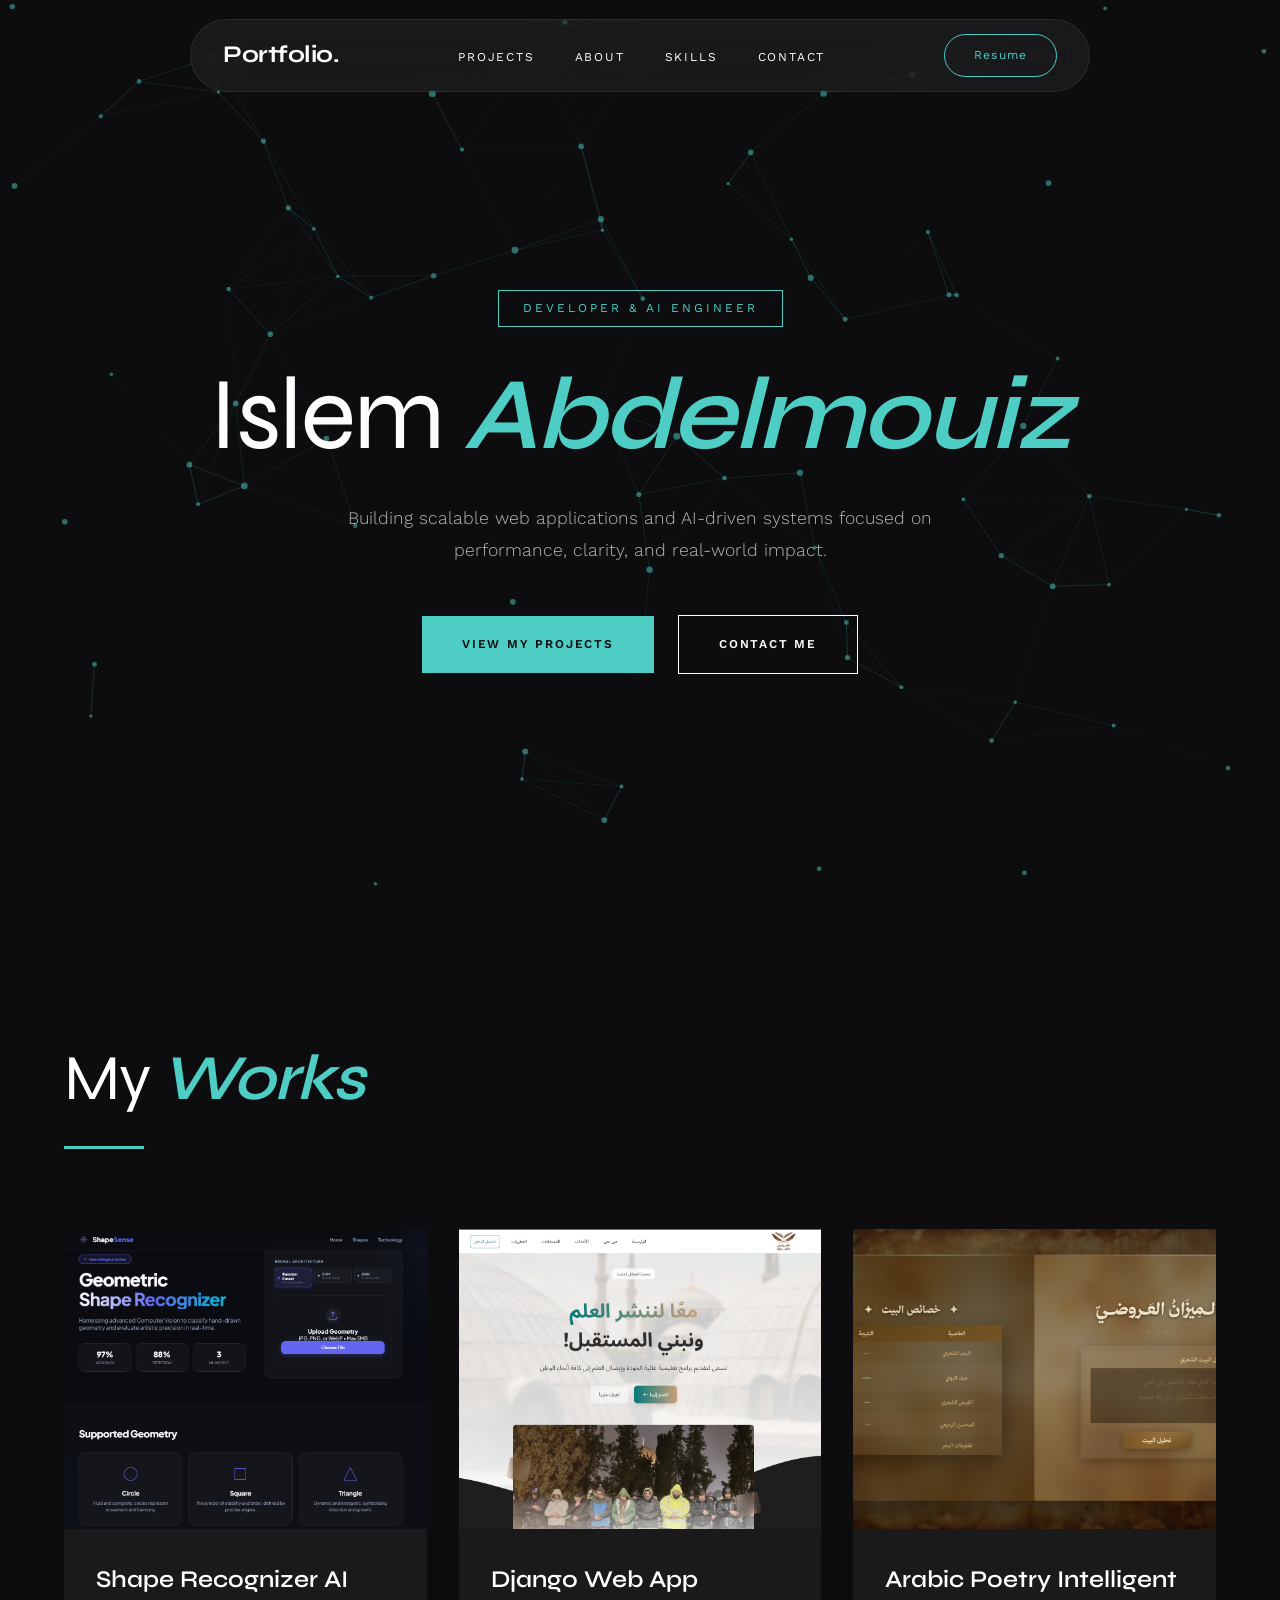
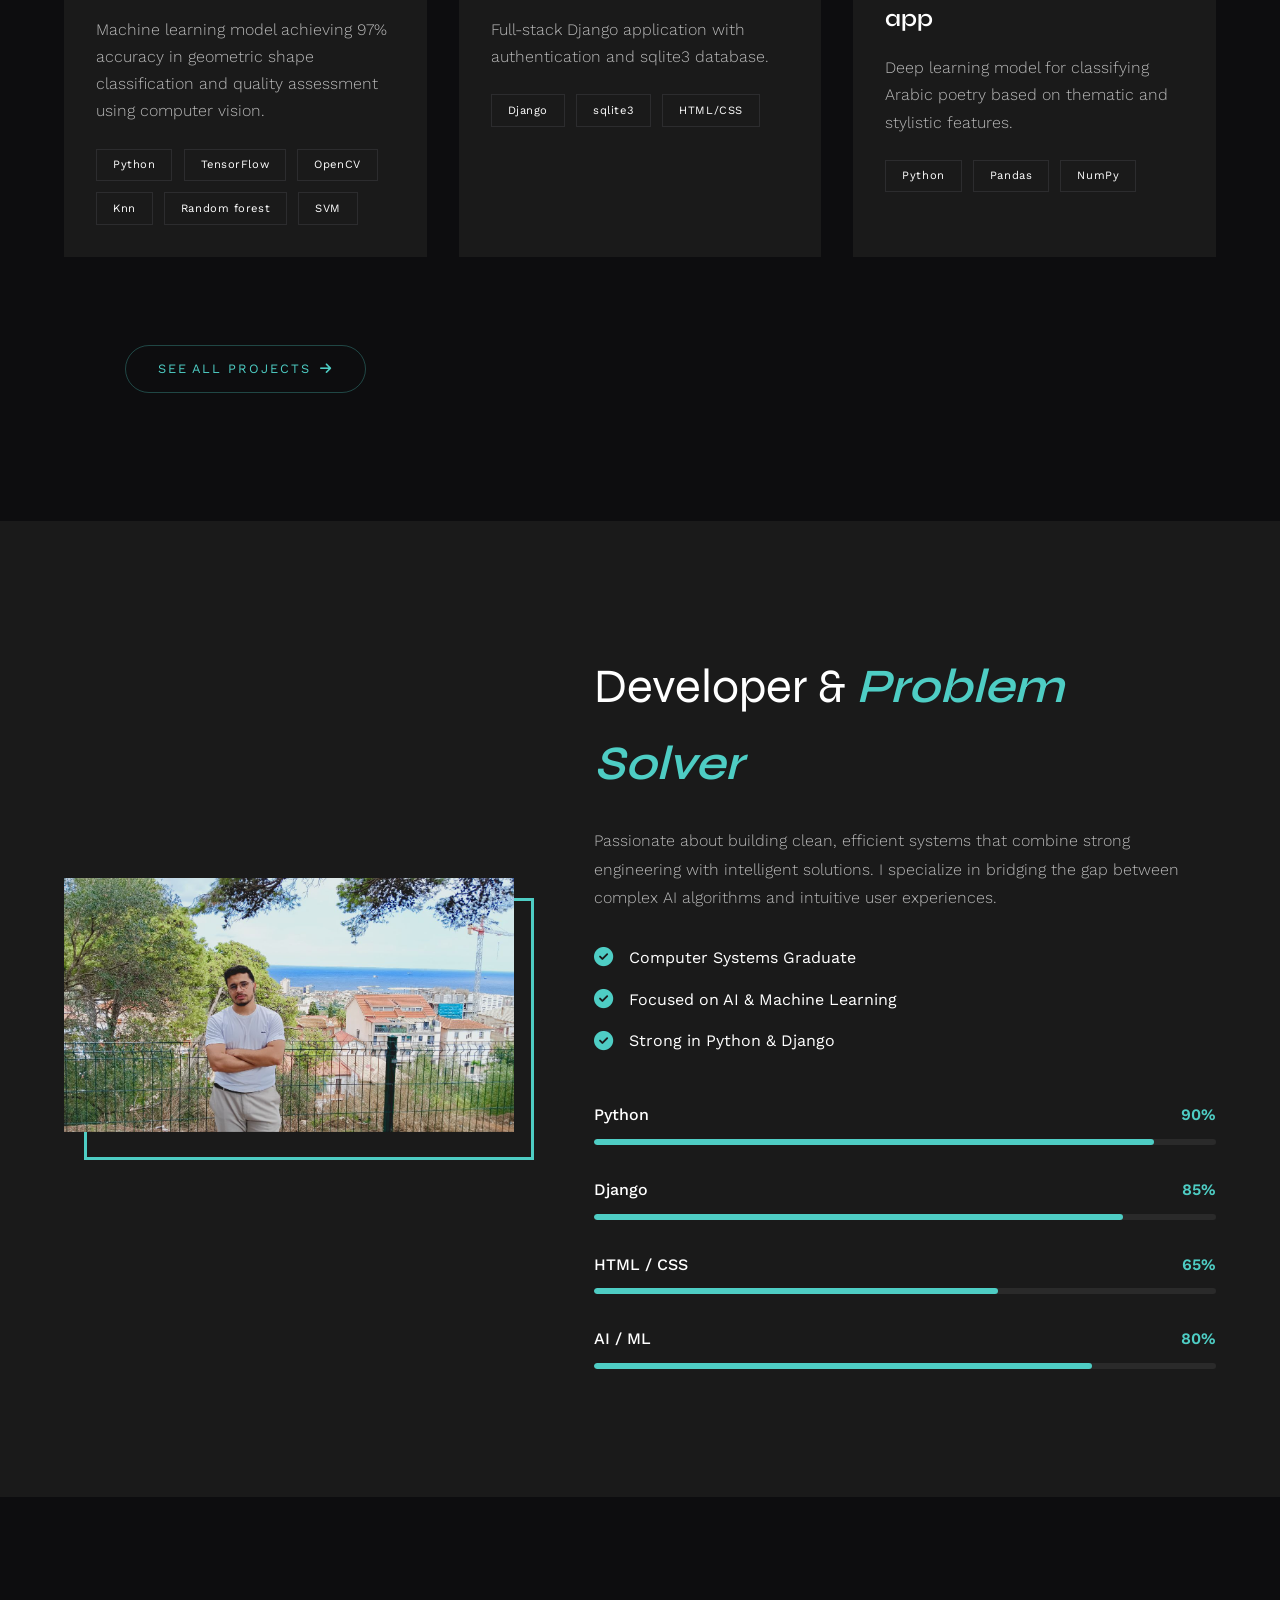
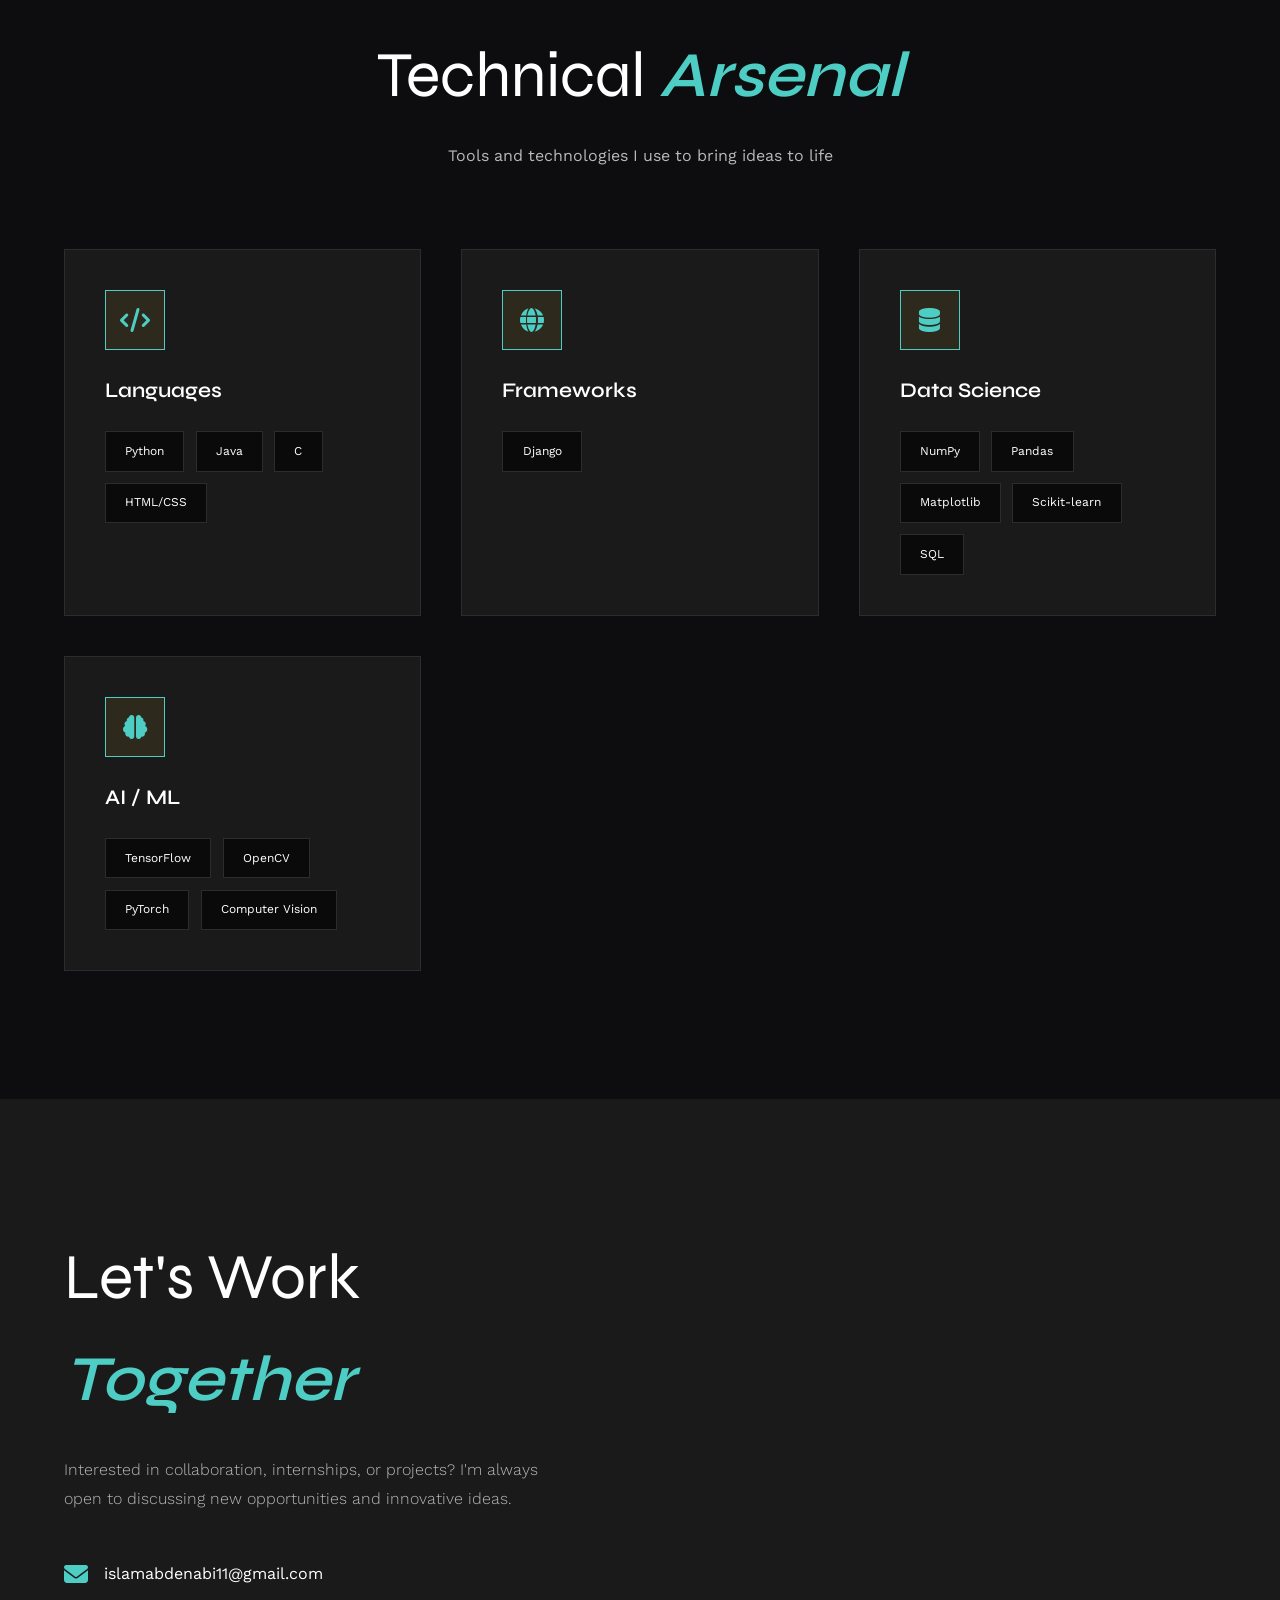
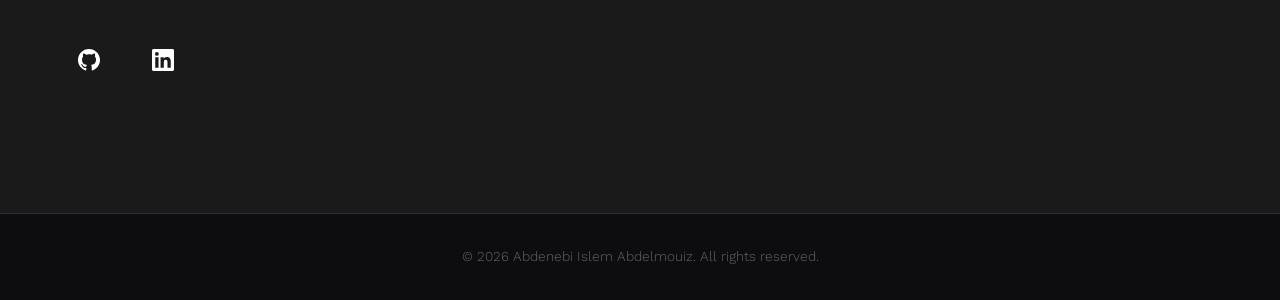
==== index.html @ ba865938 "Some changes" ====
<!DOCTYPE html>
<html lang="en">
<head>
  <meta charset="UTF-8">
  <meta name="viewport" content="width=device-width, initial-scale=1.0">
  <title>Portfolio — Islem Abdelmouiz</title>
  <meta name="description" content="AI student specializing in Python, Django, and machine learning applications.">
  
  <!-- Favicon -->
  <link rel="icon" type="image/png" href="statics/images/me.jpg">
  
  <link rel="preconnect" href="https://fonts.googleapis.com">
  <link rel="preconnect" href="https://fonts.gstatic.com" crossorigin>
  <link href="https://fonts.googleapis.com/css2?family=Playfair+Display:wght@400;600;700;900&family=Work+Sans:wght@300;400;500;600&display=swap" rel="stylesheet">
  <link rel="preconnect" href="https://fonts.googleapis.com">
  <link rel="preconnect" href="https://fonts.gstatic.com" crossorigin>
  <link href="https://fonts.googleapis.com/css2?family=Syne:wght@400;600;700;800&family=Work+Sans:wght@300;400;500;600&display=swap" rel="stylesheet">
  <link rel="stylesheet" href="https://cdnjs.cloudflare.com/ajax/libs/font-awesome/6.4.0/css/all.min.css">
  <!-- Font Awesome for Icons -->
  <link rel="stylesheet" href="https://cdnjs.cloudflare.com/ajax/libs/font-awesome/6.4.0/css/all.min.css">

  <link rel="stylesheet" href="statics/style.css">
</head>
<body>

<!-- Navigation -->
<nav>
  <div class="logo">Portfolio.</div>
  <ul class="nav-links">
    <li><a href="#work">PROJECTS</a></li>
    <li><a href="#about">ABOUT</a></li>
    <li><a href="#skills">SKILLS</a></li>
    <li><a href="#contact">CONTACT</a></li>
  </ul>
  <a href="statics/cv.pdf" class="resume-btn">Resume</a>
  <div class="hamburger">
    <span></span>
    <span></span>
    <span></span>
  </div>
</nav>

<!-- Hero -->
<section class="hero">
 
  <div class="hero-content">
    <div class="hero-label">DEVELOPER & AI ENGINEER</div>

    <h1>
      Islem <span class="hero-accent">Abdelmouiz</span>
    </h1>

    <p class="hero-description">
      Building scalable web applications and AI-driven systems focused on performance, clarity, and real-world impact.
    </p>

    <div class="hero-actions">
      <a href="#work" class="cta-button">VIEW MY PROJECTS</a>
      <a href="#contact" class="cta-outline">CONTACT ME</a>
    </div>
  </div>
</section>

<!-- Projects -->
<section id="work" class="work-section">
  <div class="work-header">
    <h2 class="work-title">
      My <span class="work-accent">Works</span>
    </h2>
    <div class="work-underline"></div>
  </div>

  <div class="projects-grid">

    <div class="project-card">
      <div class="project-image">
        <img src="statics/images/shape recognizer.png" alt="Shape Recognizer AI">
        <div class="project-overlay">
          <div class="project-overlay-content">
            <h3>Shape Recognizer AI</h3>
             <a href="https://github.com/islemabd-1/ShapeRecognize" target="_blank" aria-label="GitHub">
               <i class="fab fa-github"></i>
            </a>
          </div>
        </div>
      </div>
      <div class="project-content">
        <h3>Shape Recognizer AI</h3>
        <p>
         Machine learning model achieving 97% accuracy in geometric shape classification and quality assessment using computer vision.
        </p>
        <div class="project-tags">
          <span class="tag">Python</span>
          <span class="tag">TensorFlow</span>
          <span class="tag">OpenCV</span>
          <span class="tag">Knn</span>
          <span class="tag">Random forest</span>
          <span class="tag">SVM</span>
        </div>
      </div>
    </div>

    <div class="project-card">
      <div class="project-image">
        <img src="statics/images/web-project.png" alt="Django Web App">
        <div class="project-overlay">
          <div class="project-overlay-content">
            <h3>Django web App</h3>
             <a href="https://github.com/Anwrk/PFE" target="_blank" aria-label="GitHub">
               <i class="fab fa-github"></i>
             </a>
          </div>
        </div>
      </div>
      <div class="project-content">
        <h3>Django Web App</h3>
        <p>
          Full-stack Django application with authentication and sqlite3 database.
        </p>
        <div class="project-tags">
          <span class="tag">Django</span>
          <span class="tag">sqlite3</span>
          <span class="tag">HTML/CSS</span>
        </div>
      </div>
    </div>

    <div class="project-card">
      <div class="project-image">
        <img src="statics/images/Awzan.png" alt="Arabic Poetry Intelligent app">
        <div class="project-overlay">
          <div class="project-overlay-content">
            <h3>Arabic Poetry Classification</h3>
             <a href="https://github.com/islemabd-1/Arabic-poetry" target="_blank" aria-label="GitHub">
                 <i class="fab fa-github"></i>
            </a>
          </div>
        </div>
      </div>
      <div class="project-content">
        <h3>Arabic Poetry Intelligent app </h3>
        <p>
          Deep  learning model for classifying Arabic poetry based on thematic and stylistic features.
        </p>
        <div class="project-tags">
          <span class="tag">Python</span>
          <span class="tag">Pandas</span>
          <span class="tag">NumPy</span>
        </div>
      </div>
    </div>
      <!-- Add this after .projects-grid closing div -->
<div style="text-align:center; margin-top: 3.5rem;">
  <a href="projects.html" style="
    display: inline-flex;
    align-items: center;
    gap: 0.6rem;
    color: var(--color-accent);
    text-decoration: none;
    font-size: 0.8rem;
    letter-spacing: 0.15em;
    border: 1px solid rgba(78,205,196,0.3);
    padding: 0.8rem 2rem;
    border-radius: 9999px;
    transition: all 0.3s ease;
  " onmouseover="this.style.background='rgba(78,205,196,0.08)'"
     onmouseout="this.style.background='transparent'">
    SEE ALL PROJECTS <i class="fas fa-arrow-right"></i>
  </a>
</div>
  </div>
</section>

<!-- About -->
<section id="about" class="about-section">
  <div class="about-content">
    <div class="about-image">
      <img src="statics/images/me.jpg" alt="Islem Abdelmouiz">
      <div class="image-border"></div>
    </div>

    <div class="about-text">
      <h2>Developer & <span class="accent-text">Problem Solver</span></h2>
      <p>
        Passionate about building clean, efficient systems that combine strong engineering with intelligent solutions. I specialize in bridging the gap between complex AI algorithms and intuitive user experiences.
      </p>

      <ul class="about-highlights">
        <li><i class="fas fa-check-circle"></i> Computer Systems Graduate</li>
        <li><i class="fas fa-check-circle"></i> Focused on AI & Machine Learning</li>
        <li><i class="fas fa-check-circle"></i> Strong in Python & Django</li>
      </ul>

      <div class="skills-bars">
        <div class="skill-item">
          <div class="skill-header">
            <strong>Python</strong>
            <span>90%</span>
          </div>
          <div class="skill-bar"><div class="skill-progress" style="width:90%"></div></div>
        </div>
        <div class="skill-item">
          <div class="skill-header">
            <strong>Django</strong>
            <span>85%</span>
          </div>
          <div class="skill-bar"><div class="skill-progress" style="width:85%"></div></div>
        </div>
        <div class="skill-item">
          <div class="skill-header">
            <strong>HTML / CSS</strong>
            <span>65%</span>
          </div>
          <div class="skill-bar"><div class="skill-progress" style="width:65%"></div></div>
        </div>
        <div class="skill-item">
          <div class="skill-header">
            <strong>AI / ML</strong>
            <span>80%</span>
          </div>
          <div class="skill-bar"><div class="skill-progress" style="width:80%"></div></div>
        </div>
      </div>
    </div>
  </div>
</section>

<!-- Skills -->
<section id="skills" class="skills-section">
  <h2 class="section-title">Technical <span class="accent-text">Arsenal</span></h2>
  <p class="section-subtitle">Tools and technologies I use to bring ideas to life</p>

  <div class="tech-grid">
    <div class="tech-category">
      <div class="tech-icon">
        <i class="fas fa-code"></i>
      </div>
      <h3>Languages</h3>
      <div class="tech-items">
        <span class="tech-badge">Python</span>
        <span class="tech-badge">Java</span>
        <span class="tech-badge">C</span>
        <span class="tech-badge">HTML/CSS</span>
      </div>
    </div>

    <div class="tech-category">
      <div class="tech-icon">
        <i class="fas fa-globe"></i>
      </div>
      <h3>Frameworks</h3>
      <div class="tech-items">
        <span class="tech-badge">Django</span>
      </div>
    </div>

    <div class="tech-category">
      <div class="tech-icon">
        <i class="fas fa-database"></i>
      </div>
      <h3>Data Science</h3>
      <div class="tech-items">
        <span class="tech-badge">NumPy</span>
        <span class="tech-badge">Pandas</span>
        <span class="tech-badge">Matplotlib</span>
        <span class="tech-badge">Scikit-learn</span>
        <span class="tech-badge">SQL</span>
      </div>
    </div>

    <div class="tech-category">
      <div class="tech-icon">
        <i class="fas fa-brain"></i>
      </div>
      <h3>AI / ML</h3>
      <div class="tech-items">
        <span class="tech-badge">TensorFlow</span>
        <span class="tech-badge">OpenCV</span>
        <span class="tech-badge">PyTorch</span>
        <span class="tech-badge">Computer Vision</span>
      </div>
    </div>
  </div>
</section>

<!-- Contact -->
<section id="contact" class="contact-section">
  <div class="contact-container">
    <div class="contact-left">
      <h2>Let's Work <span class="accent-text">Together</span></h2>
      <p>
        Interested in collaboration, internships, or projects? I'm always open to discussing new opportunities and innovative ideas.
      </p>

      <div class="contact-info">
        <div class="contact-item">
          <i class="fas fa-envelope"></i>
          <span>islamabdenabi11@gmail.com</span>
        </div>
      </div>

     <div class="social-links">
      <a href="https://github.com/YOUR_USERNAME" target="_blank" aria-label="GitHub">
        <svg xmlns="http://www.w3.org/2000/svg" width="22" height="22" viewBox="0 0 24 24" fill="currentColor">
          <path d="M12 0C5.37 0 0 5.37 0 12c0 5.3 3.438 9.8 8.205 11.385.6.113.82-.258.82-.577v-2.165c-3.338.726-4.033-1.416-4.033-1.416-.546-1.387-1.333-1.756-1.333-1.756-1.089-.745.083-.729.083-.729 1.205.084 1.839 1.237 1.839 1.237 1.07 1.834 2.807 1.304 3.492.997.107-.775.418-1.305.762-1.604-2.665-.305-5.467-1.334-5.467-5.931 0-1.311.469-2.381 1.236-3.221-.124-.303-.535-1.524.117-3.176 0 0 1.008-.322 3.301 1.23A11.509 11.509 0 0 1 12 5.803c1.02.005 2.047.138 3.006.404 2.291-1.552 3.297-1.23 3.297-1.23.653 1.653.242 2.874.118 3.176.77.84 1.235 1.911 1.235 3.221 0 4.609-2.807 5.624-5.479 5.921.43.372.823 1.102.823 2.222v3.293c0 .319.192.694.801.576C20.566 21.797 24 17.3 24 12c0-6.63-5.37-12-12-12z"/>
         </svg>
       </a>

        <a href="https://linkedin.com/in/YOUR_USERNAME" target="_blank" aria-label="LinkedIn">
         <svg xmlns="http://www.w3.org/2000/svg" width="22" height="22" viewBox="0 0 24 24" fill="currentColor">
      <path d="M20.447 20.452h-3.554v-5.569c0-1.328-.027-3.037-1.852-3.037-1.853 0-2.136 1.445-2.136 2.939v5.667H9.351V9h3.414v1.561h.046c.477-.9 1.637-1.85 3.37-1.85 3.601 0 4.267 2.37 4.267 5.455v6.286zM5.337 7.433a2.062 2.062 0 0 1-2.063-2.065 2.064 2.064 0 1 1 2.063 2.065zm1.782 13.019H3.555V9h3.564v11.452zM22.225 0H1.771C.792 0 0 .774 0 1.729v20.542C0 23.227.792 24 1.771 24h20.451C23.2 24 24 23.227 24 22.271V1.729C24 .774 23.2 0 22.222 0h.003z"/>
    </svg>
  </a>


  </a>
</div>  
    </div>
  </div>
</section>

<footer>
  <p>&copy; 2026 Abdenebi Islem Abdelmouiz. All rights reserved.</p>
</footer>

<script src="statics/script.js"></script>

</body>
</html>
---- statics/style.css ----
:root {
    --color-bg: #0d0d0f;
    --color-text: #ffffff;
    --color-accent: #4ecdc4;
    --color-secondary: #1a1a1a;
    --color-border: #2c2c2e;
    --font-display: 'Syne', sans-serif;
    --font-body: 'Work Sans', sans-serif;
}

* {
    margin: 0;
    padding: 0;
    box-sizing: border-box;
}

html {
    scroll-behavior: smooth;
}

body {
    font-family: var(--font-body);
    background: var(--color-bg);
    color: var(--color-text);
    line-height: 1.6;
    overflow-x: hidden;
}

/* Navigation */
nav {
    position: fixed;
    top: 1.2rem;
    left: 50%;
    transform: translateX(-50%);
    width: calc(100% - 4rem);
    max-width: 900px;
    padding: 0.85rem 2rem;
    display: flex;
    justify-content: space-between;
    align-items: center;
    z-index: 1000;
    background: rgba(255,255,255,0.05);
    backdrop-filter: blur(16px);
    -webkit-backdrop-filter: blur(16px);
    border: 1px solid rgba(255,255,255,0.08);
    border-radius: 9999px;
}

nav.scrolled {
    padding: 0.75rem 2rem;
    background: rgba(13, 13, 15, 0.85);
    border-color: rgba(255,255,255,0.1);
}

.logo {
    font-family: var(--font-display);
    font-size: 1.5rem;
    font-weight: 700;
    letter-spacing: -0.02em;
}

.nav-links {
    display: flex;
    gap: 2.5rem;
    list-style: none;
}

.nav-links a {
    color: var(--color-text);
    text-decoration: none;
    font-size: 0.75rem;
    font-weight: 400;
    letter-spacing: 0.15em;
    transition: color 0.3s ease;
}

.nav-links a:hover {
    color: var(--color-accent);
}

.resume-btn {
    padding: 0.7rem 1.8rem;
    border: 1px solid var(--color-accent);
    color: var(--color-accent);
    text-decoration: none;
    font-size: 0.75rem;
    letter-spacing: 0.1em;
    transition: all 0.3s ease;
    border-radius: 9999px;
}

.resume-btn:hover {
    background: var(--color-accent);
    color: var(--color-bg);
}

.hamburger {
    display: none;
    flex-direction: column;
    gap: 5px;
    cursor: pointer;
}

.hamburger span {
    width: 25px;
    height: 2px;
    background: var(--color-text);
    transition: all 0.3s ease;
}




/* Hero Section */
.hero {
    min-height: 100vh;
    display: flex;
    align-items: center;
    justify-content: center;
    padding: 8rem 2rem 4rem;
    text-align: center;
}

.hero-content {
    max-width: 1200px;
    position: relative;
    z-index: 2;
    text-align: center;
}

.hero-label {
    font-size: 0.75rem;
    letter-spacing: 0.25em;
    color: var(--color-accent);
    margin-bottom: 2rem;
    border: 1px solid var(--color-accent);
    padding: 0.5rem 1.5rem;
    display: inline-block;
    animation: fadeInUp 0.8s ease-out 0.3s both;
}

@keyframes fadeInUp {
    from {
        opacity: 0;
        transform: translateY(30px);
    }
    to {
        opacity: 1;
        transform: translateY(0);
    }
}

.hero h1 {
    font-family: var(--font-display);
    font-size: clamp(3rem, 8vw, 7rem);
    font-weight: 400;
    line-height: 1.1;
    margin-bottom: 2rem;
    letter-spacing: -0.02em;
    animation: fadeInUp 0.8s ease-out 0.5s both;
}

.hero-accent {
    color: var(--color-accent);
    font-style: italic;
    font-weight: 600;
}

.hero-description {
    font-size: 1.1rem;
    max-width: 700px;
    font-weight: 300;
    line-height: 1.8;
    margin: 0 auto 3rem;
    color: #b8b8b8;
    animation: fadeInUp 0.8s ease-out 0.7s both;
}

.hero-actions {
    display: flex;
    gap: 1.5rem;
    justify-content: center;
    align-items: center;
    animation: fadeInUp 0.8s ease-out 0.9s both;
}

.cta-button {
    padding: 1.2rem 2.5rem;
    background: var(--color-accent);
    color: var(--color-bg);
    text-decoration: none;
    font-size: 0.75rem;
    letter-spacing: 0.15em;
    font-weight: 600;
    transition: all 0.3s ease;
    text-transform: uppercase;
}

.cta-button:hover {
    background: var(--color-accent);
    transform: translateY(-2px);
    box-shadow: 0 10px 30px rgba(212, 175, 55, 0.3);
}

.cta-outline {
    padding: 1.2rem 2.5rem;
    color: var(--color-text);
    text-decoration: none;
    border: 1px solid var(--color-text);
    font-size: 0.75rem;
    letter-spacing: 0.15em;
    font-weight: 600;
    transition: all 0.3s ease;
    text-transform: uppercase;
}

.cta-outline:hover {
    border-color: var(--color-accent);
    color: var(--color-accent);
}

.scroll-indicator {
    position: absolute;
    bottom: 3rem;
    left: 50%;
    transform: translateX(-50%);
    animation: bounce 2s infinite;
    z-index: 2;
}

.scroll-indicator i {
    font-size: 1.5rem;
    color: var(--color-accent);
}

@keyframes bounce {
    0%, 100% {
        transform: translateX(-50%) translateY(0);
    }
    50% {
        transform: translateX(-50%) translateY(10px);
    }
}

/* Works Section */
.work-section {
    padding: 8rem 4rem;
    background: var(--color-bg);
}

.work-header {
    text-align: left;
    margin-bottom: 5rem;
}

.work-title {
    font-family: var(--font-display);
    font-size: clamp(2.5rem, 5vw, 4.5rem);
    font-weight: 400;
    color: var(--color-text);
    letter-spacing: -0.02em;
    margin-bottom: 1rem;
}

.work-accent {
    font-family: var(--font-display);
    font-style: italic;
    color: var(--color-accent);
    font-weight: 600;
}

.work-underline {
    width: 80px;
    height: 3px;
    background: var(--color-accent);
}

/* Projects Grid */
.projects-grid {
    display: grid;
    grid-template-columns: repeat(auto-fit, minmax(350px, 1fr));
    gap: 2rem;
    max-width: 1400px;
    margin: 0 auto;
}

.project-card {
    background: var(--color-secondary);
    overflow: hidden;
    transition: transform 0.3s ease;
    cursor: pointer;
}

.project-card:hover {
    transform: translateY(-10px);
}

.project-image {
    width: 100%;
    height: 300px;
    position: relative;
    overflow: hidden;
    background: #0a0a0a;
}

.project-image img {
    width: 100%;
    height: 100%;
    object-fit: cover;
    transition: transform 0.5s ease;
}

.project-card:hover .project-image img {
    transform: scale(1.05);
}

.project-overlay {
    position: absolute;
    top: 0;
    left: 0;
    width: 100%;
    height: 100%;
    background: rgba(78, 205, 196, 0.92);
    display: flex;
    align-items: center;
    justify-content: center;
    opacity: 0;
    transition: opacity 0.3s ease;
}

.project-card:hover .project-overlay {
    opacity: 1;
}

.project-overlay-content {
    text-align: center;
    color: var(--color-bg);
}

.project-overlay-content a {
    color: var(--color-bg);
    font-size: 3rem;
    transition: transform 0.3s ease, opacity 0.3s ease;
    display: inline-block;
}

.project-overlay-content a:hover {
    transform: scale(1.2);
    opacity: 0.8;
}

.project-overlay-content h3 {
    font-family: var(--font-display);
    font-size: 1.8rem;
    margin-bottom: 0.5rem;
    font-weight: 600;
}

.project-overlay-content p {
    font-size: 0.9rem;
    letter-spacing: 0.1em;
}

.project-content {
    padding: 2rem;
}

.project-content h3 {
    font-family: var(--font-display);
    font-size: 1.5rem;
    margin-bottom: 1rem;
    font-weight: 600;
}

.project-content p {
    font-weight: 300;
    color: #b8b8b8;
    line-height: 1.7;
    margin-bottom: 1.5rem;
}

.project-tags {
    display: flex;
    gap: 0.7rem;
    flex-wrap: wrap;
}

.tag {
    padding: 0.4rem 1rem;
    background: rgba(26, 26, 26, 1);
    border: 1px solid var(--color-border);
    color: var(--color-text);
    font-size: 0.7rem;
    letter-spacing: 0.05em;
    transition: all 0.3s ease;
}

.tag:hover {
    border-color: var(--color-accent);
    color: var(--color-accent);
}

/* About Section */
.about-section {
    padding: 8rem 4rem;
    background: var(--color-secondary);
}

.about-content {
    display: grid;
    grid-template-columns: 450px 1fr;
    gap: 5rem;
    max-width: 1400px;
    margin: 0 auto;
    align-items: center;
}

.about-image {
    position: relative;
}

.about-image img {
    width: 100%;
    height: auto;
    position: relative;
    z-index: 1;
}

.image-border {
    position: absolute;
    bottom: -20px;
    right: -20px;
    width: 100%;
    height: 100%;
    border: 3px solid var(--color-accent);
    z-index: 0;
}

.about-text h2 {
    font-family: var(--font-display);
    font-size: clamp(2rem, 4vw, 3rem);
    font-weight: 400;
    margin-bottom: 1.5rem;
}

.accent-text {
    color: var(--color-accent);
    font-style: italic;
    font-weight: 600;
}

.about-text p {
    font-weight: 300;
    line-height: 1.8;
    margin-bottom: 2rem;
    color: #b8b8b8;
}

.about-highlights {
    list-style: none;
    margin-bottom: 3rem;
}

.about-highlights li {
    margin-bottom: 1rem;
    font-size: 1rem;
    color: #ffffff;
    display: flex;
    align-items: center;
    gap: 1rem;
}

.about-highlights i {
    color: var(--color-accent);
    font-size: 1.2rem;
}

.skills-bars {
    display: flex;
    flex-direction: column;
    gap: 2rem;
}

.skill-item {
    width: 100%;
}

.skill-header {
    display: flex;
    justify-content: space-between;
    margin-bottom: 0.7rem;
}

.skill-header strong {
    font-weight: 500;
    color: var(--color-text);
}

.skill-header span {
    color: var(--color-accent);
    font-weight: 600;
}

.skill-bar {
    width: 100%;
    height: 6px;
    background: rgba(42, 42, 42, 1);
    border-radius: 3px;
    overflow: hidden;
}

.skill-progress {
    height: 100%;
    background: var(--color-accent);
    border-radius: 3px;
    transition: width 1.5s ease;
}

/* Skills Section */
.skills-section {
    padding: 8rem 4rem;
    background: var(--color-bg);
}

.section-title {
    font-family: var(--font-display);
    font-size: clamp(2.5rem, 5vw, 4rem);
    font-weight: 400;
    text-align: center;
    margin-bottom: 1rem;
}

.section-subtitle {
    text-align: center;
    color: #b8b8b8;
    font-size: 1rem;
    margin-bottom: 5rem;
}

.tech-grid {
    display: grid;
    grid-template-columns: repeat(auto-fit, minmax(280px, 1fr));
    gap: 2.5rem;
    max-width: 1400px;
    margin: 0 auto;
}

.tech-category {
    background: var(--color-secondary);
    padding: 2.5rem;
    border: 1px solid var(--color-border);
    transition: all 0.3s ease;
}

.tech-category:hover {
    border-color: var(--color-accent);
    transform: translateY(-5px);
}

.tech-icon {
    width: 60px;
    height: 60px;
    background: rgba(212, 175, 55, 0.1);
    border: 1px solid var(--color-accent);
    display: flex;
    align-items: center;
    justify-content: center;
    margin-bottom: 1.5rem;
}

.tech-icon i {
    font-size: 1.5rem;
    color: var(--color-accent);
}

.tech-category h3 {
    font-family: var(--font-display);
    font-size: 1.3rem;
    margin-bottom: 1.5rem;
    font-weight: 600;
}

.tech-items {
    display: flex;
    flex-wrap: wrap;
    gap: 0.7rem;
}

.tech-badge {
    padding: 0.6rem 1.2rem;
    background: rgba(10, 10, 10, 1);
    border: 1px solid var(--color-border);
    color: var(--color-text);
    font-size: 0.75rem;
    transition: all 0.3s ease;
}

.tech-badge:hover {
    border-color: var(--color-accent);
    color: var(--color-accent);
}

/* Contact Section */
.contact-section {
    padding: 8rem 4rem;
    background: var(--color-secondary);
}

.contact-container {
    display: grid;
    grid-template-columns: 1fr 1.2fr;
    gap: 5rem;
    max-width: 1400px;
    margin: 0 auto;
}

.contact-left h2 {
    font-family: var(--font-display);
    font-size: clamp(2.5rem, 5vw, 4rem);
    font-weight: 400;
    margin-bottom: 1.5rem;
}

.contact-left p {
    font-weight: 300;
    line-height: 1.8;
    margin-bottom: 3rem;
    color: #b8b8b8;
}

.contact-info {
    margin-bottom: 3rem;
}

.contact-item {
    display: flex;
    align-items: center;
    gap: 1rem;
    margin-bottom: 1rem;
}

.contact-item i {
    font-size: 1.5rem;
    color: var(--color-accent);
}

.social-links {
    display: flex;
    gap: 1.5rem;
}

.social-links a {
    width: 50px;
    height: 50px;
    display: flex;
    align-items: center;
    justify-content: center;
    color: var(--color-text);
    transition: all 0.3s ease;
}

.social-links a:hover {
    border-color: var(--color-accent);
    color: var(--color-accent);
}

.contact-form {
    display: flex;
    flex-direction: column;
    gap: 1.5rem;
}

.form-row {
    display: grid;
    grid-template-columns: 1fr 1fr;
    gap: 1.5rem;
}

.form-group {
    display: flex;
    flex-direction: column;
    gap: 0.7rem;
}

.form-group label {
    font-size: 0.75rem;
    letter-spacing: 0.1em;
    color: #888;
}

.form-group input,
.form-group textarea {
    padding: 1rem;
    background: rgba(10, 10, 10, 0.5);
    border: 1px solid var(--color-border);
    color: var(--color-text);
    font-family: var(--font-body);
    font-size: 0.95rem;
    transition: all 0.3s ease;
}

.form-group input:focus,
.form-group textarea:focus {
    outline: none;
    border-color: var(--color-accent);
}

.submit-btn {
    padding: 1.2rem 2.5rem;
    background: var(--color-accent);
    color: var(--color-bg);
    border: none;
    font-size: 0.75rem;
    letter-spacing: 0.15em;
    font-weight: 600;
    cursor: pointer;
    transition: all 0.3s ease;
    display: flex;
    align-items: center;
    justify-content: center;
    gap: 1rem;
}

.submit-btn:hover {
    background: #e6c04e;
    transform: translateY(-2px);
}

/* Footer */
footer {
    text-align: center;
    padding: 2rem;
    border-top: 1px solid var(--color-border);
    font-weight: 300;
    font-size: 0.85rem;
    color: #666;
}

/* Responsive Design */
@media (max-width: 1024px) {
    .about-content,
    .contact-container {
        grid-template-columns: 1fr;
        gap: 3rem;
    }
    
    .about-image {
        max-width: 400px;
        margin: 0 auto;
    }
}

@media (max-width: 768px) {
    nav {
        padding: 0.75rem 1.5rem;
        width: calc(100% - 2rem);
        top: 0.75rem;
    }

    .nav-links {
        position: fixed;
        top: 0;
        left: -100%;
        width: 100%;
        height: 100vh;
        background: rgba(0, 0, 0, 0.98);
        flex-direction: column;
        align-items: center;
        justify-content: center;
        gap: 2rem;
        transition: left 0.3s ease;
    }

    .nav-links.active {
        left: 0;
    }

    .resume-btn {
        display: none;
    }

    .hamburger {
        display: flex;
    }

    .hamburger.active span:nth-child(1) {
        transform: rotate(45deg) translate(7px, 7px);
    }

    .hamburger.active span:nth-child(2) {
        opacity: 0;
    }

    .hamburger.active span:nth-child(3) {
        transform: rotate(-45deg) translate(7px, -7px);
    }

    .hero {
        padding: 0 2rem;
    }

    .hero-actions {
        flex-direction: column;
        width: 100%;
    }

    .cta-button,
    .cta-outline {
        width: 100%;
        text-align: center;
    }

    .work-section,
    .about-section,
    .skills-section,
    .contact-section {
        padding: 5rem 2rem;
    }

    .projects-grid {
        grid-template-columns: 1fr;
    }

    .tech-grid {
        grid-template-columns: 1fr;
    }

    .form-row {
        grid-template-columns: 1fr;
    }
}

@media (max-width: 480px) {
    .hero h1 {
        font-size: 2.5rem;
    }

    .work-title,
    .section-title {
        font-size: 2rem;
    }

    .project-image {
        height: 250px;
    }
}
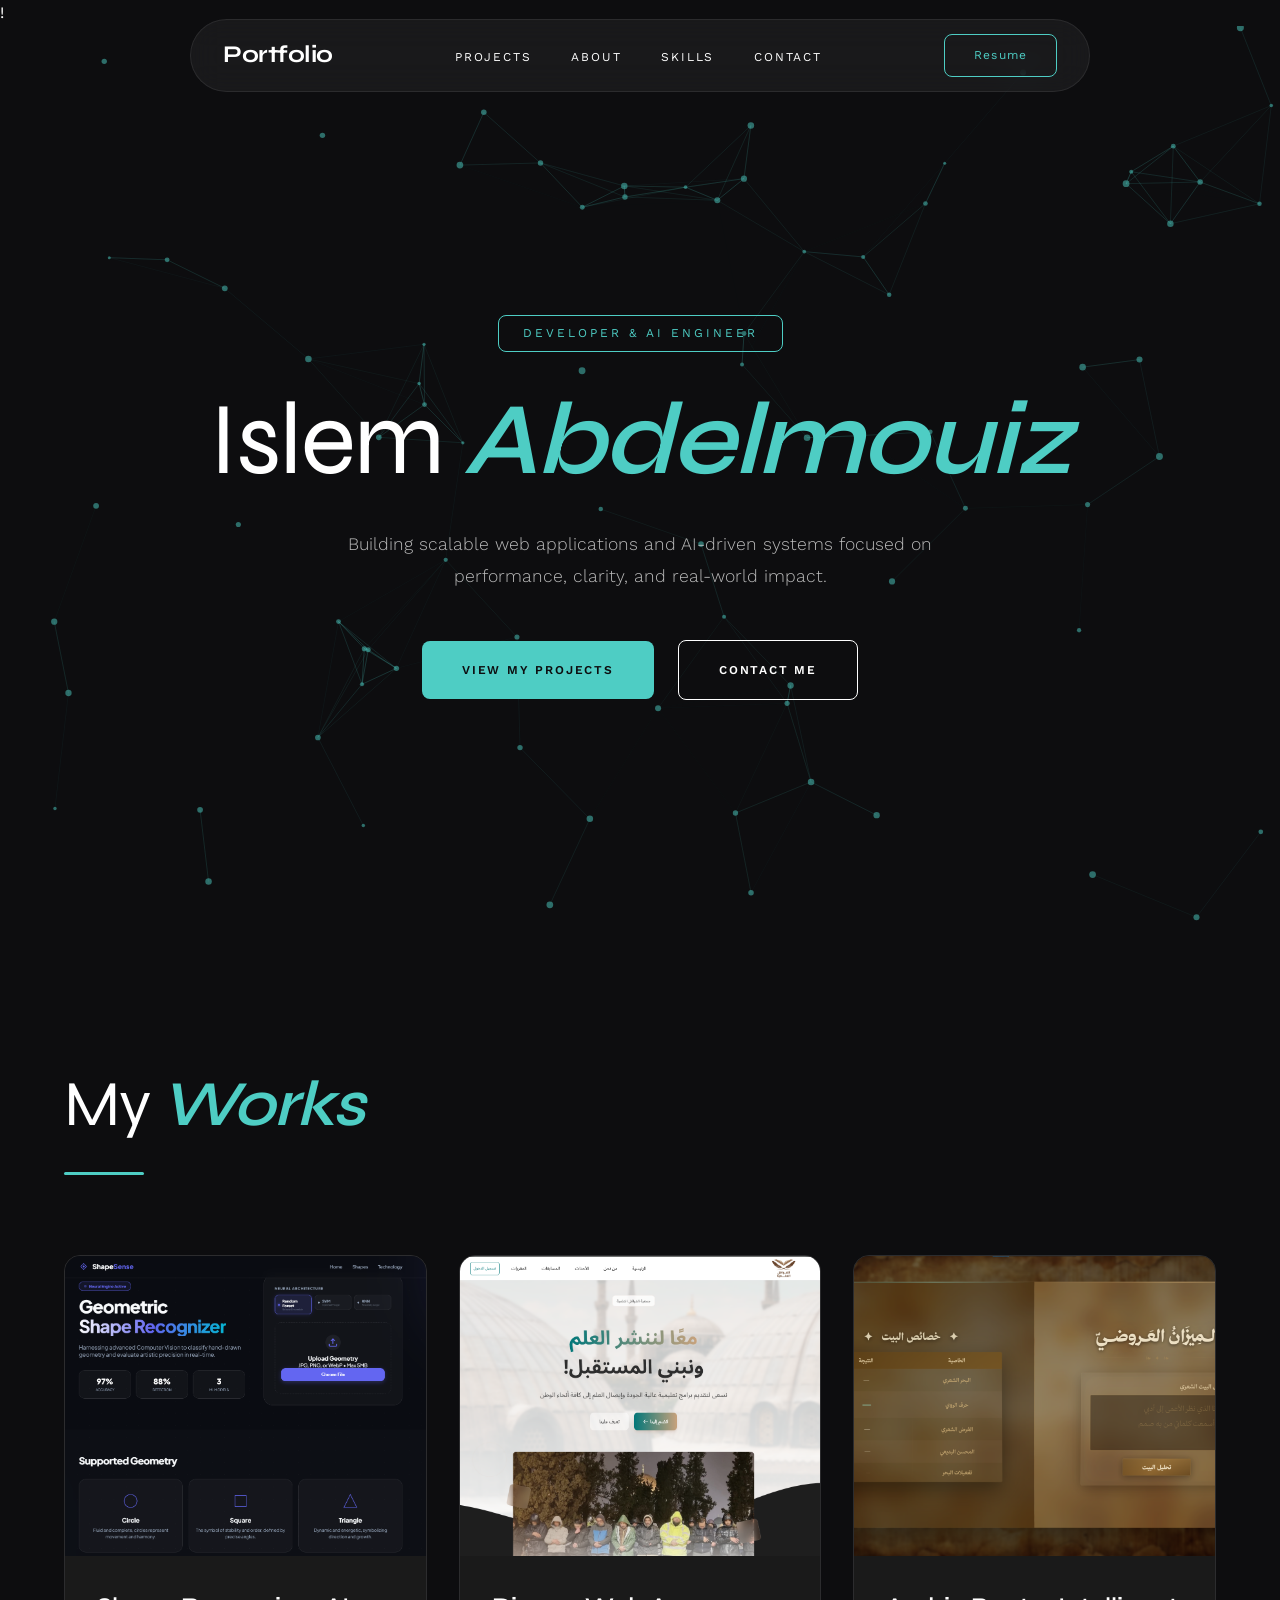
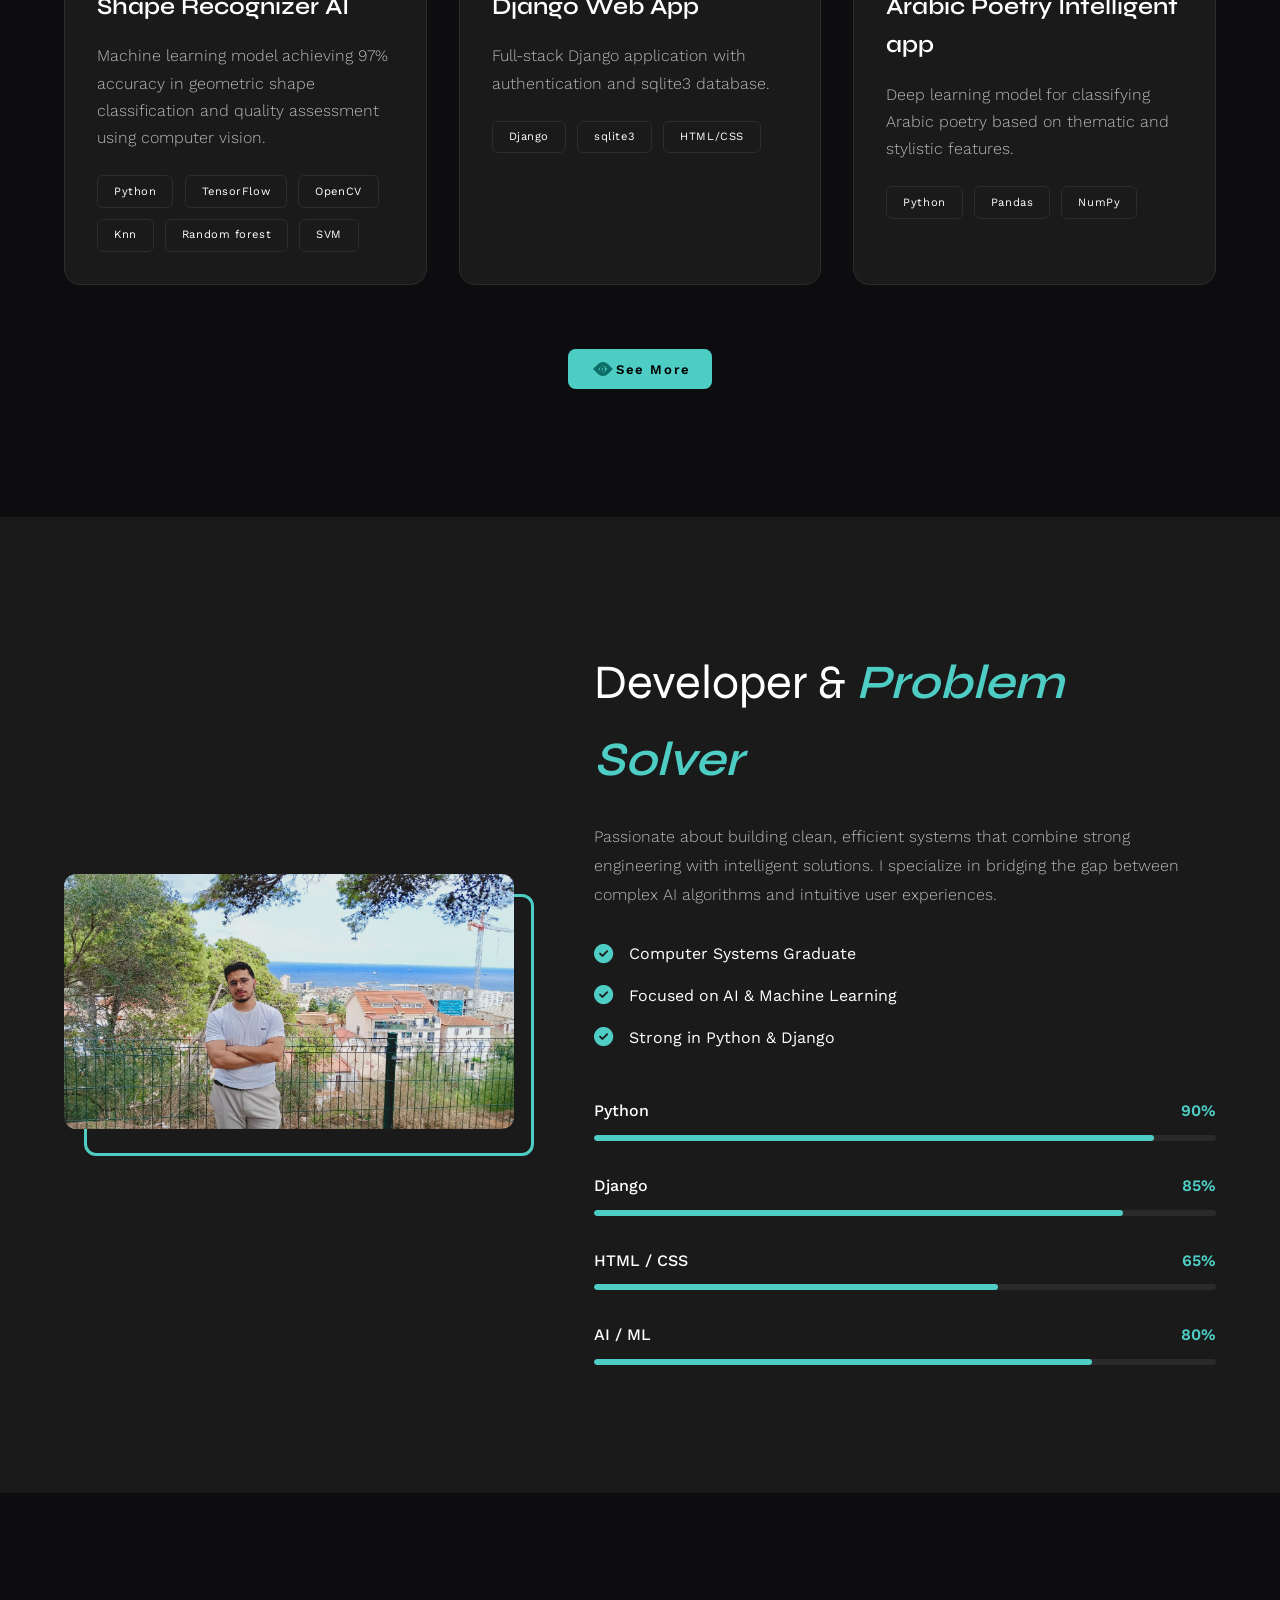
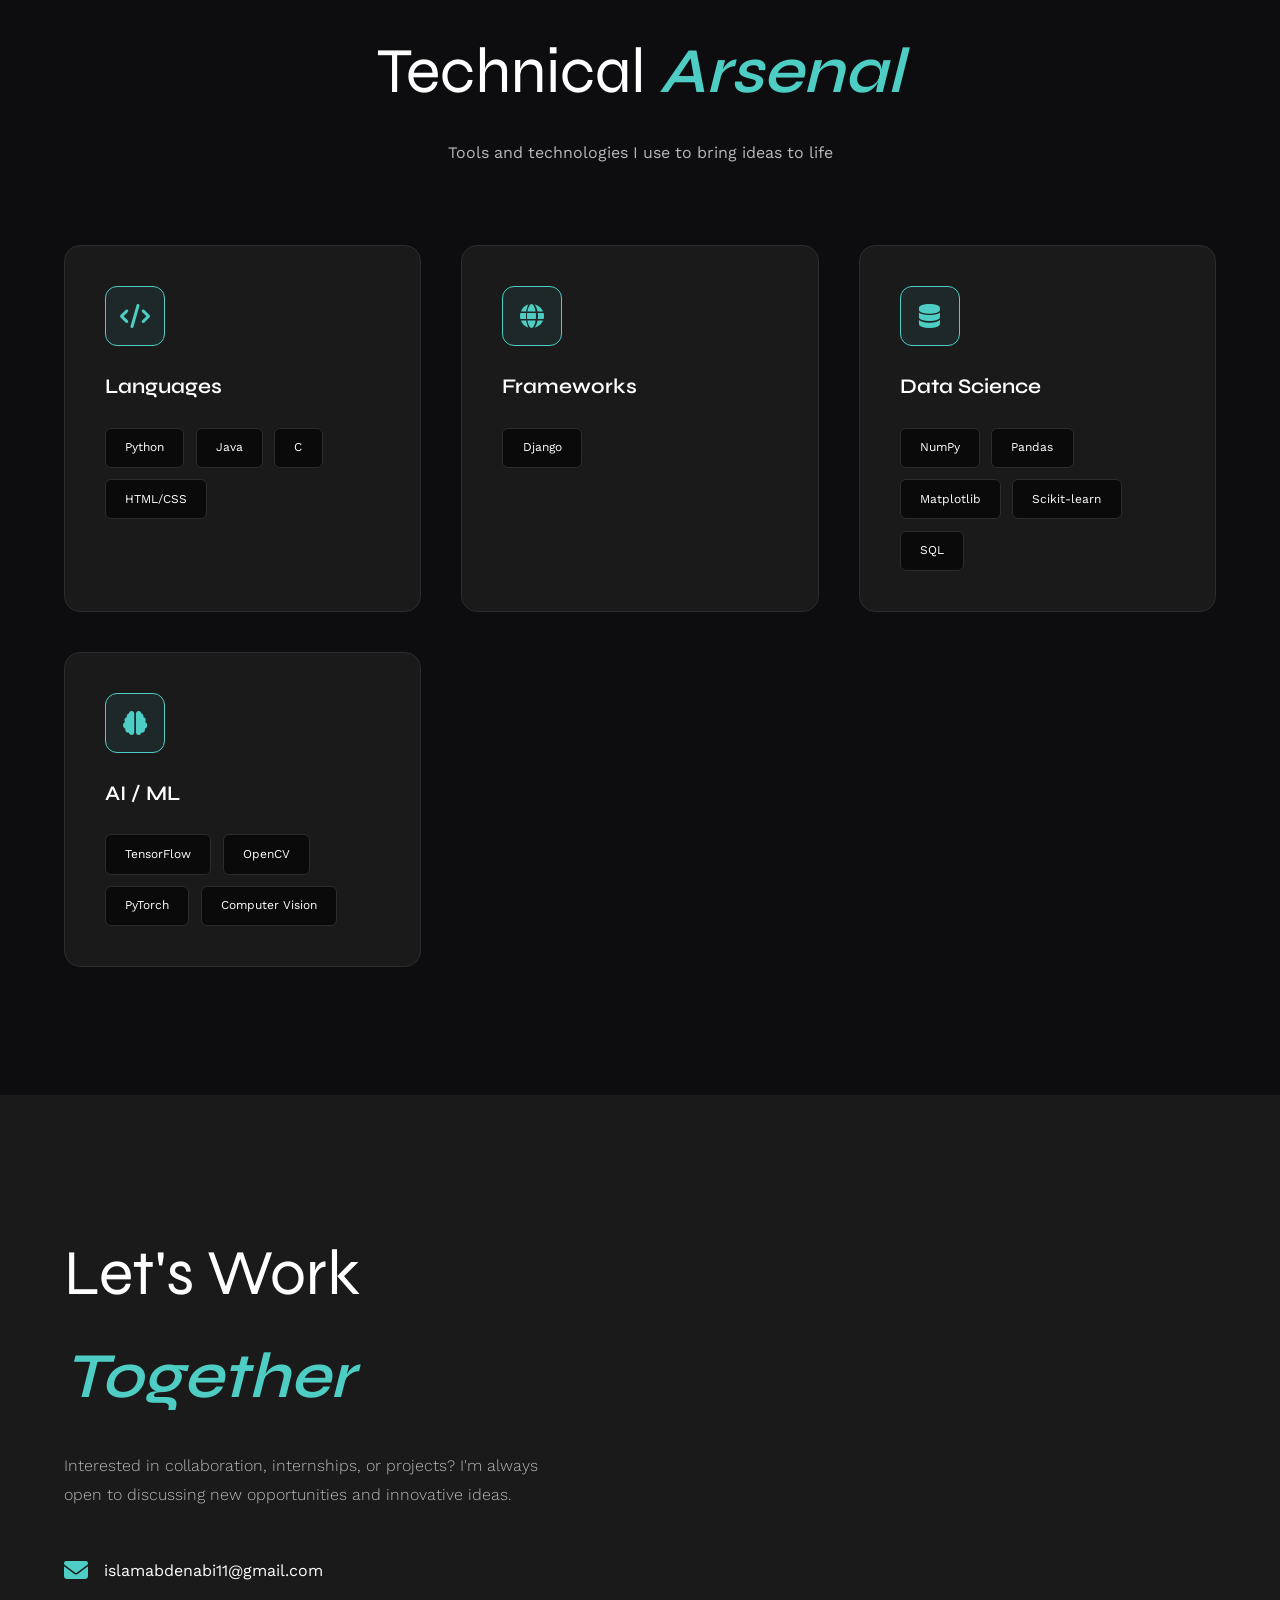
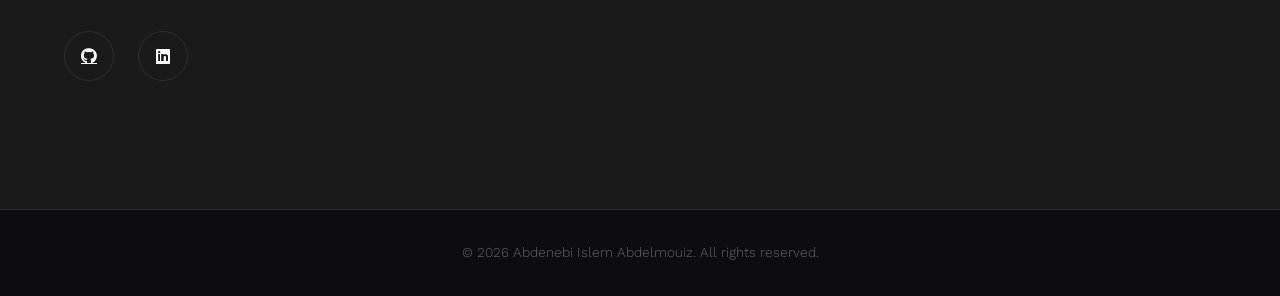
==== commit 05ce3863: "Some changes" ====
--- a/index.html
+++ b/index.html
@@ -5,9 +5,9 @@
   <meta name="viewport" content="width=device-width, initial-scale=1.0">
   <title>Portfolio — Islem Abdelmouiz</title>
   <meta name="description" content="AI student specializing in Python, Django, and machine learning applications.">
-  
+
   <!-- Favicon -->
-  <link rel="icon" type="image/png" href="statics/images/me.jpg">
+  !<link rel="icon" type="image/png" class="favicon" href="statics/images/me.jpg">
   
   <link rel="preconnect" href="https://fonts.googleapis.com">
   <link rel="preconnect" href="https://fonts.gstatic.com" crossorigin>
@@ -25,7 +25,7 @@
 
 <!-- Navigation -->
 <nav>
-  <div class="logo">Portfolio.</div>
+  <a href="#" class="logo">Portfolio</a>
   <ul class="nav-links">
     <li><a href="#work">PROJECTS</a></li>
     <li><a href="#about">ABOUT</a></li>
@@ -33,11 +33,14 @@
     <li><a href="#contact">CONTACT</a></li>
   </ul>
   <a href="statics/cv.pdf" class="resume-btn">Resume</a>
-  <div class="hamburger">
-    <span></span>
-    <span></span>
-    <span></span>
-  </div>
+  <label class="hamburger-label" id="hamburger-label">
+    <input type="checkbox" id="hamburger-check">
+    <div class="checkmark">
+      <span></span>
+      <span></span>
+      <span></span>
+    </div>
+  </label>
 </nav>
 
 <!-- Hero -->
@@ -149,26 +152,13 @@
         </div>
       </div>
     </div>
-      <!-- Add this after .projects-grid closing div -->
-<div style="text-align:center; margin-top: 3.5rem;">
-  <a href="projects.html" style="
-    display: inline-flex;
-    align-items: center;
-    gap: 0.6rem;
-    color: var(--color-accent);
-    text-decoration: none;
-    font-size: 0.8rem;
-    letter-spacing: 0.15em;
-    border: 1px solid rgba(78,205,196,0.3);
-    padding: 0.8rem 2rem;
-    border-radius: 9999px;
-    transition: all 0.3s ease;
-  " onmouseover="this.style.background='rgba(78,205,196,0.08)'"
-     onmouseout="this.style.background='transparent'">
-    SEE ALL PROJECTS <i class="fas fa-arrow-right"></i>
-  </a>
-</div>
-  </div>
+
+  </div>
+
+  <div class="see-more-wrapper">
+    <a href="projects.html" class="see-more-btn"><span>See More</span></a>
+  </div>
+
 </section>
 
 <!-- About -->
@@ -299,22 +289,10 @@
         </div>
       </div>
 
-     <div class="social-links">
-      <a href="https://github.com/YOUR_USERNAME" target="_blank" aria-label="GitHub">
-        <svg xmlns="http://www.w3.org/2000/svg" width="22" height="22" viewBox="0 0 24 24" fill="currentColor">
-          <path d="M12 0C5.37 0 0 5.37 0 12c0 5.3 3.438 9.8 8.205 11.385.6.113.82-.258.82-.577v-2.165c-3.338.726-4.033-1.416-4.033-1.416-.546-1.387-1.333-1.756-1.333-1.756-1.089-.745.083-.729.083-.729 1.205.084 1.839 1.237 1.839 1.237 1.07 1.834 2.807 1.304 3.492.997.107-.775.418-1.305.762-1.604-2.665-.305-5.467-1.334-5.467-5.931 0-1.311.469-2.381 1.236-3.221-.124-.303-.535-1.524.117-3.176 0 0 1.008-.322 3.301 1.23A11.509 11.509 0 0 1 12 5.803c1.02.005 2.047.138 3.006.404 2.291-1.552 3.297-1.23 3.297-1.23.653 1.653.242 2.874.118 3.176.77.84 1.235 1.911 1.235 3.221 0 4.609-2.807 5.624-5.479 5.921.43.372.823 1.102.823 2.222v3.293c0 .319.192.694.801.576C20.566 21.797 24 17.3 24 12c0-6.63-5.37-12-12-12z"/>
-         </svg>
-       </a>
-
-        <a href="https://linkedin.com/in/YOUR_USERNAME" target="_blank" aria-label="LinkedIn">
-         <svg xmlns="http://www.w3.org/2000/svg" width="22" height="22" viewBox="0 0 24 24" fill="currentColor">
-      <path d="M20.447 20.452h-3.554v-5.569c0-1.328-.027-3.037-1.852-3.037-1.853 0-2.136 1.445-2.136 2.939v5.667H9.351V9h3.414v1.561h.046c.477-.9 1.637-1.85 3.37-1.85 3.601 0 4.267 2.37 4.267 5.455v6.286zM5.337 7.433a2.062 2.062 0 0 1-2.063-2.065 2.064 2.064 0 1 1 2.063 2.065zm1.782 13.019H3.555V9h3.564v11.452zM22.225 0H1.771C.792 0 0 .774 0 1.729v20.542C0 23.227.792 24 1.771 24h20.451C23.2 24 24 23.227 24 22.271V1.729C24 .774 23.2 0 22.222 0h.003z"/>
-    </svg>
-  </a>
-
-
-  </a>
-</div>  
+      <div class="social-links">
+        <a href="#" aria-label="GitHub"><i class="fab fa-github"></i></a>
+        <a href="#" aria-label="LinkedIn"><i class="fab fa-linkedin"></i></a>
+      </div>
     </div>
   </div>
 </section>
@@ -326,4 +304,4 @@
 <script src="statics/script.js"></script>
 
 </body>
-</html>+</html> 
--- a/statics/style.css
+++ b/statics/style.css
@@ -57,8 +57,9 @@
     font-size: 1.5rem;
     font-weight: 700;
     letter-spacing: -0.02em;
-}
-
+    text-decoration: none;        /* ← add this */
+    color: var(--color-text);     /* ← add this */
+}
 .nav-links {
     display: flex;
     gap: 2.5rem;
@@ -86,7 +87,7 @@
     font-size: 0.75rem;
     letter-spacing: 0.1em;
     transition: all 0.3s ease;
-    border-radius: 9999px;
+    border-radius: 8px;
 }
 
 .resume-btn:hover {
@@ -94,22 +95,62 @@
     color: var(--color-bg);
 }
 
+/* ── Hamburger (Uiverse NAKAMOZ style) ── */
 .hamburger {
     display: none;
-    flex-direction: column;
-    gap: 5px;
+}
+
+.hamburger-label {
+    display: none;
+    position: relative;
     cursor: pointer;
-}
-
-.hamburger span {
-    width: 25px;
+    font-size: 20px;
+    user-select: none;
+    z-index: 1100;
+}
+
+.hamburger-label input {
+    position: absolute;
+    opacity: 0;
+    cursor: pointer;
+    height: 0;
+    width: 0;
+}
+
+.checkmark {
+    position: relative;
+    top: 0;
+    left: 0;
+    height: 1.3em;
+    width: 1.3em;
+}
+
+.checkmark span {
+    width: 28px;
     height: 2px;
-    background: var(--color-text);
-    transition: all 0.3s ease;
-}
-
-
-
+    background-color: white;
+    position: absolute;
+    transition: all 0.3s ease-in-out;
+}
+
+.checkmark span:nth-child(1) { top: 10%; }
+.checkmark span:nth-child(2) { top: 50%; }
+.checkmark span:nth-child(3) { top: 90%; }
+
+.hamburger-label input:checked + .checkmark span:nth-child(1) {
+    top: 50%;
+    transform: translateY(-50%) rotate(45deg);
+}
+
+.hamburger-label input:checked + .checkmark span:nth-child(2) {
+    top: 50%;
+    transform: translateY(-50%) rotate(-45deg);
+}
+
+.hamburger-label input:checked + .checkmark span:nth-child(3) {
+    transform: translateX(-50px);
+    opacity: 0;
+}
 
 /* Hero Section */
 .hero {
@@ -136,18 +177,13 @@
     border: 1px solid var(--color-accent);
     padding: 0.5rem 1.5rem;
     display: inline-block;
+    border-radius: 8px;
     animation: fadeInUp 0.8s ease-out 0.3s both;
 }
 
 @keyframes fadeInUp {
-    from {
-        opacity: 0;
-        transform: translateY(30px);
-    }
-    to {
-        opacity: 1;
-        transform: translateY(0);
-    }
+    from { opacity: 0; transform: translateY(30px); }
+    to   { opacity: 1; transform: translateY(0); }
 }
 
 .hero h1 {
@@ -194,12 +230,12 @@
     font-weight: 600;
     transition: all 0.3s ease;
     text-transform: uppercase;
+    border-radius: 8px;
 }
 
 .cta-button:hover {
-    background: var(--color-accent);
     transform: translateY(-2px);
-    box-shadow: 0 10px 30px rgba(212, 175, 55, 0.3);
+    box-shadow: 0 10px 30px rgba(78, 205, 196, 0.3);
 }
 
 .cta-outline {
@@ -212,6 +248,7 @@
     font-weight: 600;
     transition: all 0.3s ease;
     text-transform: uppercase;
+    border-radius: 8px;
 }
 
 .cta-outline:hover {
@@ -234,12 +271,8 @@
 }
 
 @keyframes bounce {
-    0%, 100% {
-        transform: translateX(-50%) translateY(0);
-    }
-    50% {
-        transform: translateX(-50%) translateY(10px);
-    }
+    0%, 100% { transform: translateX(-50%) translateY(0); }
+    50%       { transform: translateX(-50%) translateY(10px); }
 }
 
 /* Works Section */
@@ -273,6 +306,7 @@
     width: 80px;
     height: 3px;
     background: var(--color-accent);
+    border-radius: 9999px;
 }
 
 /* Projects Grid */
@@ -287,12 +321,16 @@
 .project-card {
     background: var(--color-secondary);
     overflow: hidden;
-    transition: transform 0.3s ease;
+    border-radius: 16px;
+    border: 1px solid var(--color-border);
+    transition: transform 0.3s ease, border-color 0.3s ease, box-shadow 0.3s ease;
     cursor: pointer;
 }
 
 .project-card:hover {
     transform: translateY(-10px);
+    border-color: rgba(78,205,196,0.3);
+    box-shadow: 0 20px 40px rgba(0,0,0,0.4);
 }
 
 .project-image {
@@ -393,11 +431,123 @@
     font-size: 0.7rem;
     letter-spacing: 0.05em;
     transition: all 0.3s ease;
+    border-radius: 6px;
 }
 
 .tag:hover {
     border-color: var(--color-accent);
     color: var(--color-accent);
+}
+
+/* ── See More Button ── */
+.see-more-wrapper {
+    display: flex;
+    justify-content: center;
+    margin-top: 4rem;
+}
+
+.see-more-btn {
+    --col1: #e0fafa;
+    --col2: rgba(78, 205, 196, 0.45);
+    --col3: #4ecdc4;
+    --col4: #0d6e68;
+
+    display: grid;
+    align-content: baseline;
+    grid-template-columns: min-content 1fr;
+    padding: 0.75em 1.6em;
+    font-size: 0.82rem;
+    font-family: var(--font-body);
+    letter-spacing: 0.12em;
+    font-weight: 600;
+    color: #000000;
+    background-color: var(--col3);
+    border-radius: 8px;
+    text-decoration: none;
+    box-shadow: inset -2px 1px 1px var(--col2), inset 2px 1px 1px var(--col2);
+    position: relative;
+    transition: all 0.75s ease-out;
+    transform-origin: center;
+    border: none;
+    cursor: pointer;
+}
+
+.see-more-btn:hover {
+    color: var(--col1);
+    box-shadow: inset -2px 1px 1px var(--col2),
+                inset  2px 1px 1px var(--col2),
+                inset  0px -2px 10px var(--col4),
+                0px  10px 15px rgba(78,205,196,0.25),
+                0px -10px 15px rgba(78,205,196,0.1),
+                1px   2px 10px var(--col4);
+    text-shadow: none ;
+}
+
+.see-more-btn:active {
+    animation: see-more-offset 1s ease-in-out infinite;
+    outline: 2px solid var(--col2);
+    outline-offset: 0;
+}
+
+.see-more-btn::after,
+.see-more-btn::before {
+    content: '';
+    align-self: center;
+    justify-self: center;
+    height: 0.5em;
+    margin: 0 0.5em;
+    grid-column: 1;
+    grid-row: 1;
+    opacity: 1;
+}
+
+.see-more-btn::after {
+    position: relative;
+    border: 2px solid var(--col4);
+    border-radius: 50%;
+    transition: all 0.5s ease-out;
+    height: 0.1em;
+    width: 0.1em;
+}
+
+.see-more-btn:hover::after {
+    border: 2px solid var(--col3);
+    transform: rotate(-120deg) translate(10%, 140%);
+}
+
+.see-more-btn::before {
+    border-radius: 50% 0%;
+    border: 4px solid var(--col4);
+    box-shadow: inset 1px 1px var(--col2);
+    transition: all 1s ease-out;
+    transform: rotate(45deg);
+    height: 0.45em;
+    width: 0.45em;
+}
+
+.see-more-btn:hover::before {
+    border-radius: 50%;
+    border: 4px solid var(--col1);
+    transform: scale(1.25) rotate(0deg);
+    animation: see-more-blink 1.5s ease-out 1s infinite alternate;
+}
+
+.see-more-btn:hover > span {
+    filter: contrast(150%);
+}
+
+@keyframes see-more-blink {
+    0%       { transform: scale(1, 1)   skewX(0deg);  opacity: 1;    }
+    5%       { transform: scale(1.5,.1) skewX(10deg); opacity: 0.5;  }
+    10%, 35% { transform: scale(1, 1)   skewX(0deg);  opacity: 1;    }
+    40%      { transform: scale(1.5,.1) skewX(10deg); opacity: 0.25; }
+    45%,100% { transform: scale(1, 1)   skewX(0deg);  opacity: 1;    }
+}
+
+@keyframes see-more-offset {
+    50%      { outline-offset: 0.15em; outline-color: var(--col1); }
+    55%      { outline-offset: 0.1em;  transform: translateY(1px); }
+    80%,100% { outline-offset: 0; }
 }
 
 /* About Section */
@@ -424,6 +574,7 @@
     height: auto;
     position: relative;
     z-index: 1;
+    border-radius: 12px;
 }
 
 .image-border {
@@ -434,6 +585,7 @@
     height: 100%;
     border: 3px solid var(--color-accent);
     z-index: 0;
+    border-radius: 12px;
 }
 
 .about-text h2 {
@@ -550,6 +702,7 @@
     padding: 2.5rem;
     border: 1px solid var(--color-border);
     transition: all 0.3s ease;
+    border-radius: 16px;
 }
 
 .tech-category:hover {
@@ -560,12 +713,13 @@
 .tech-icon {
     width: 60px;
     height: 60px;
-    background: rgba(212, 175, 55, 0.1);
+    background: rgba(78, 205, 196, 0.08);
     border: 1px solid var(--color-accent);
     display: flex;
     align-items: center;
     justify-content: center;
     margin-bottom: 1.5rem;
+    border-radius: 12px;
 }
 
 .tech-icon i {
@@ -593,6 +747,7 @@
     color: var(--color-text);
     font-size: 0.75rem;
     transition: all 0.3s ease;
+    border-radius: 6px;
 }
 
 .tech-badge:hover {
@@ -656,6 +811,8 @@
     align-items: center;
     justify-content: center;
     color: var(--color-text);
+    border: 1px solid var(--color-border);
+    border-radius: 50%;
     transition: all 0.3s ease;
 }
 
@@ -697,6 +854,7 @@
     font-family: var(--font-body);
     font-size: 0.95rem;
     transition: all 0.3s ease;
+    border-radius: 8px;
 }
 
 .form-group input:focus,
@@ -719,11 +877,12 @@
     align-items: center;
     justify-content: center;
     gap: 1rem;
+    border-radius: 8px;
 }
 
 .submit-btn:hover {
-    background: #e6c04e;
     transform: translateY(-2px);
+    box-shadow: 0 10px 30px rgba(78,205,196,0.3);
 }
 
 /* Footer */
@@ -736,14 +895,14 @@
     color: #666;
 }
 
-/* Responsive Design */
+/* Responsive */
 @media (max-width: 1024px) {
     .about-content,
     .contact-container {
         grid-template-columns: 1fr;
         gap: 3rem;
     }
-    
+
     .about-image {
         max-width: 400px;
         margin: 0 auto;
@@ -769,6 +928,7 @@
         justify-content: center;
         gap: 2rem;
         transition: left 0.3s ease;
+        z-index: 1000;
     }
 
     .nav-links.active {
@@ -779,20 +939,9 @@
         display: none;
     }
 
-    .hamburger {
-        display: flex;
-    }
-
-    .hamburger.active span:nth-child(1) {
-        transform: rotate(45deg) translate(7px, 7px);
-    }
-
-    .hamburger.active span:nth-child(2) {
-        opacity: 0;
-    }
-
-    .hamburger.active span:nth-child(3) {
-        transform: rotate(-45deg) translate(7px, -7px);
+    /* Show new hamburger on mobile */
+    .hamburger-label {
+        display: block;
     }
 
     .hero {
@@ -843,4 +992,10 @@
     .project-image {
         height: 250px;
     }
+}
+
+.favicon {
+    width: 32px;
+    height: 32px;
+    border-radius: 50%;
 }
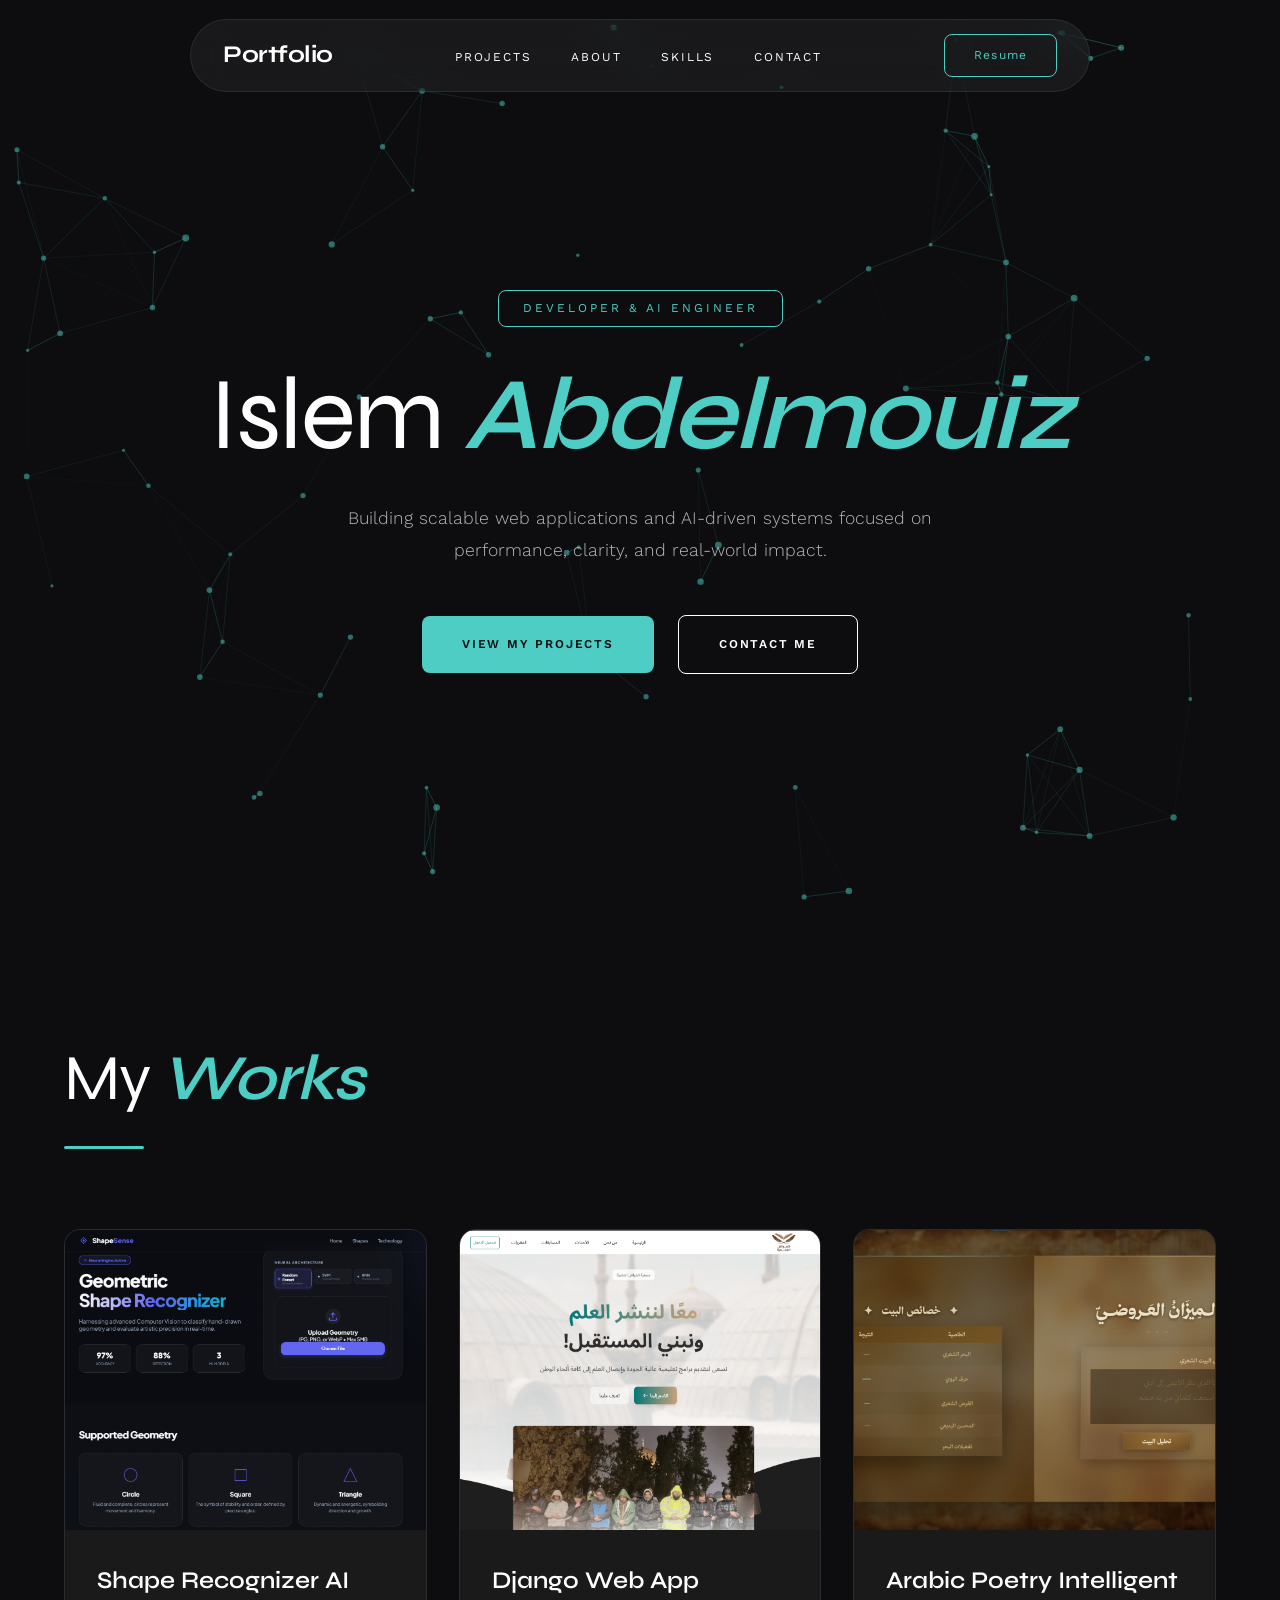
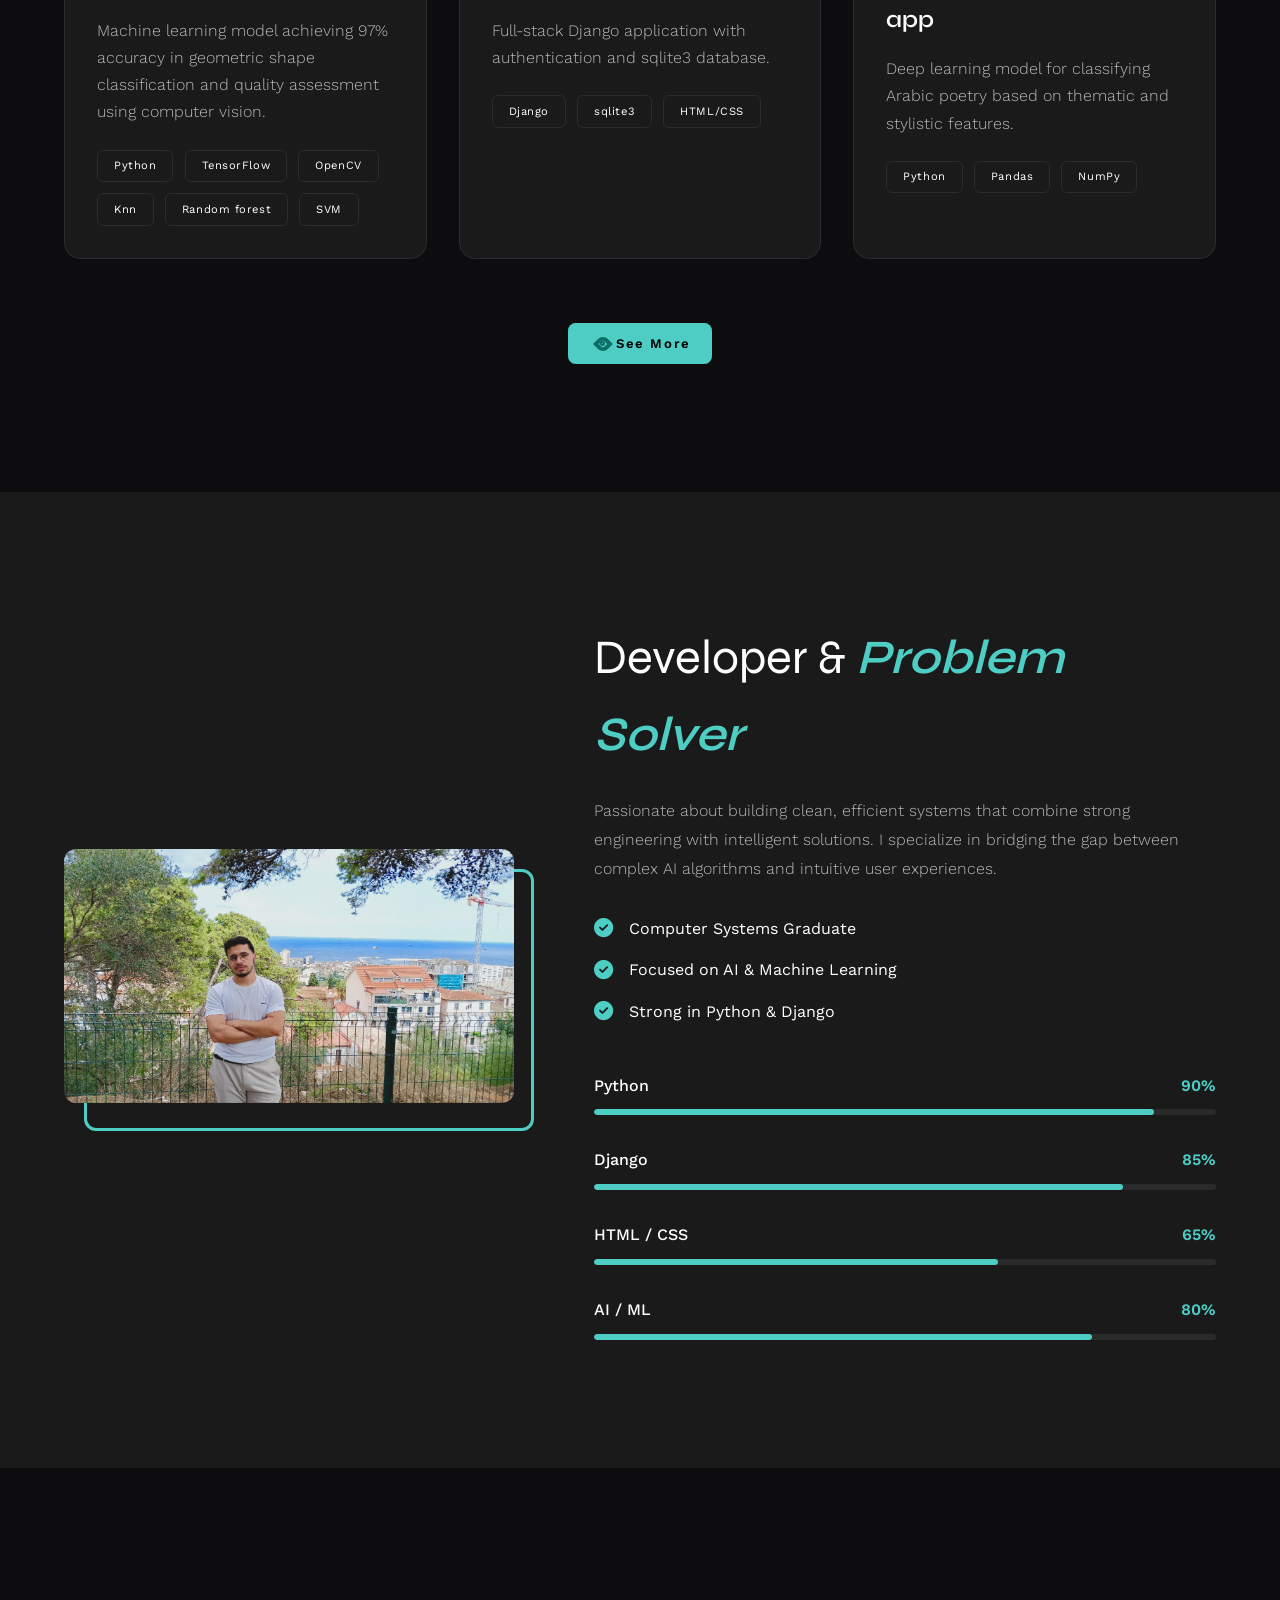
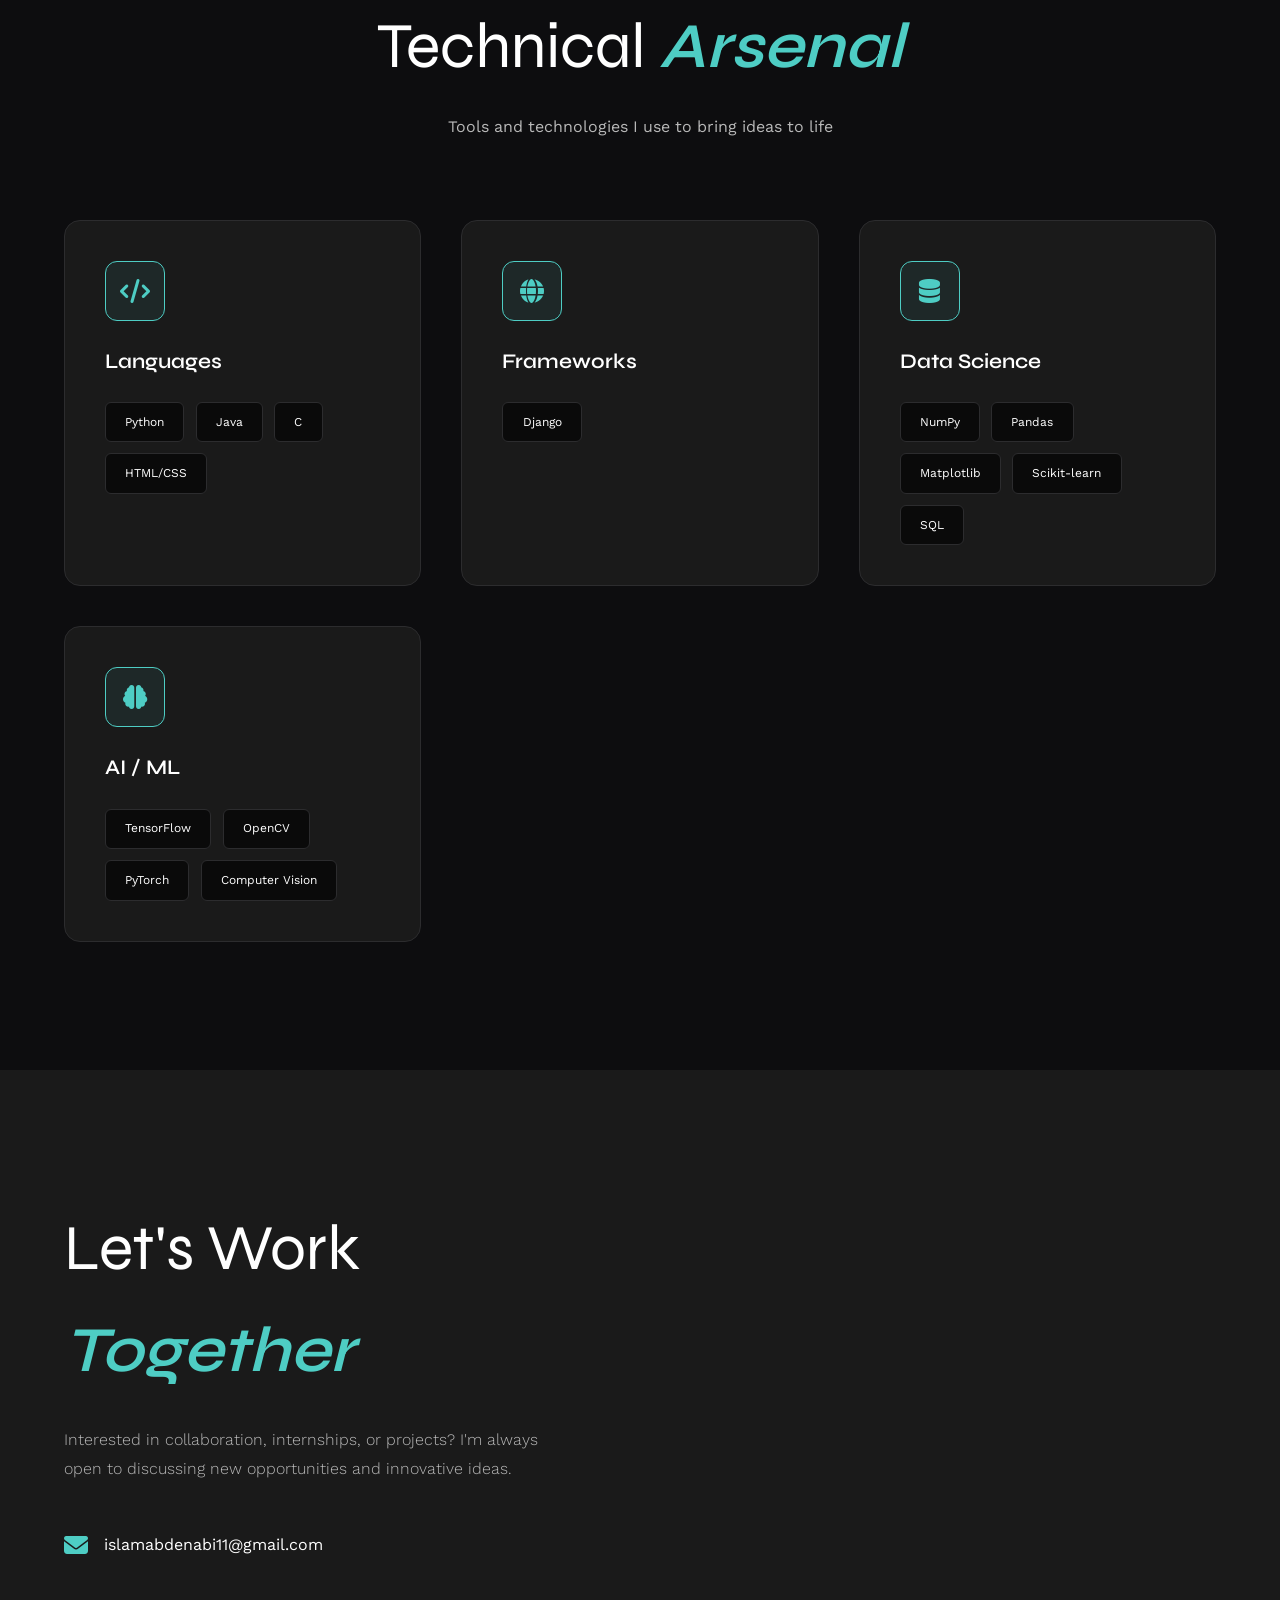
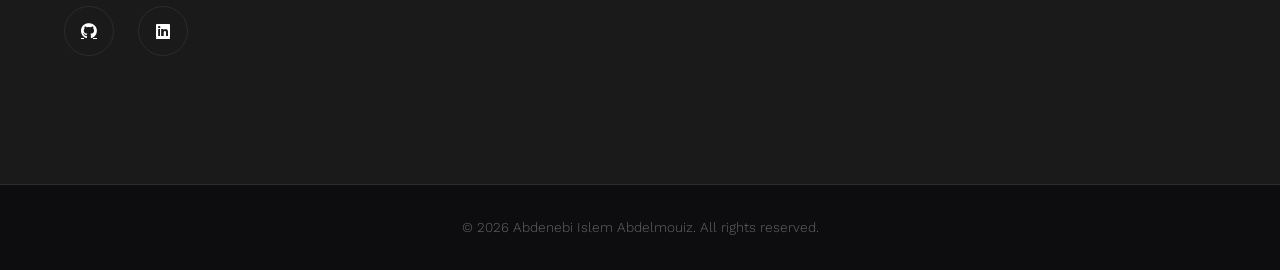
==== commit 98b06fc9: "Some changes" ====
--- a/index.html
+++ b/index.html
@@ -7,7 +7,7 @@
   <meta name="description" content="AI student specializing in Python, Django, and machine learning applications.">
 
   <!-- Favicon -->
-  !<link rel="icon" type="image/png" class="favicon" href="statics/images/me.jpg">
+  <link rel="icon" type="image/png" class="favicon" href="statics/images/me.jpg">
   
   <link rel="preconnect" href="https://fonts.googleapis.com">
   <link rel="preconnect" href="https://fonts.gstatic.com" crossorigin>
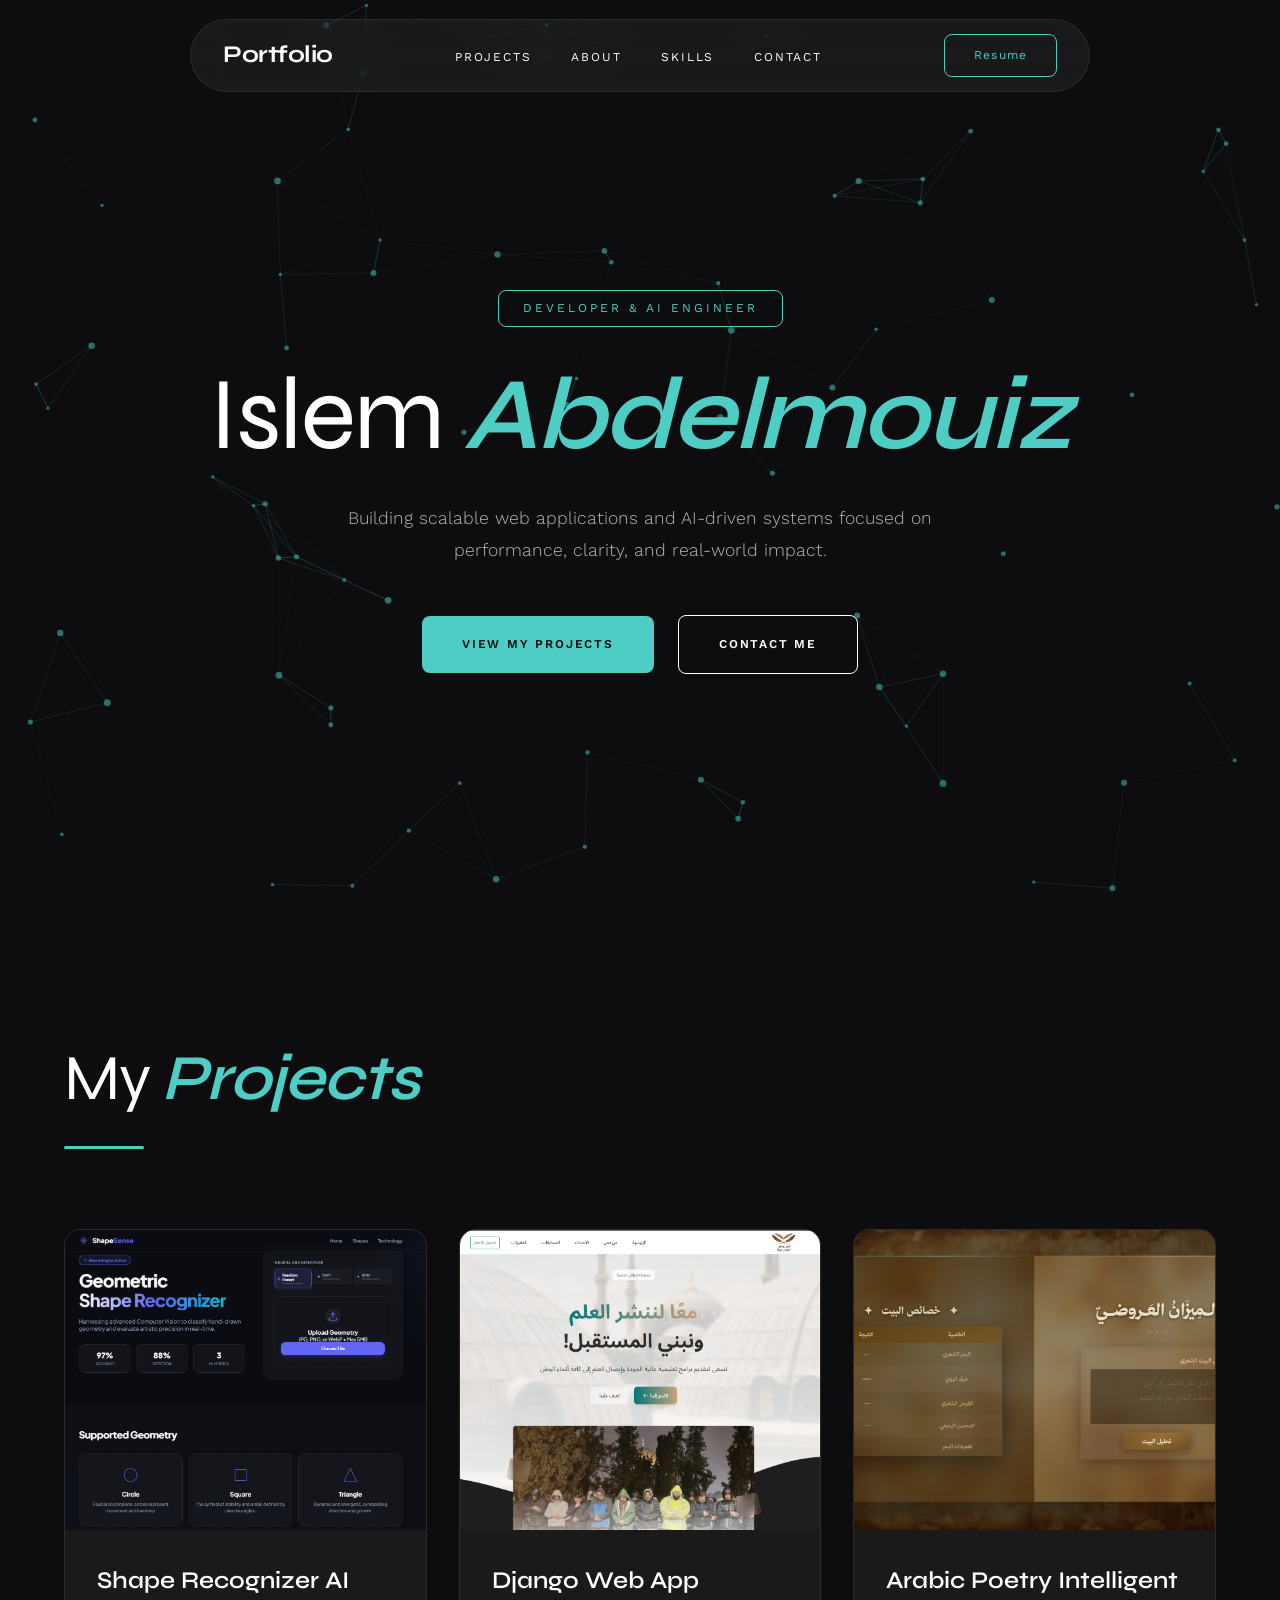
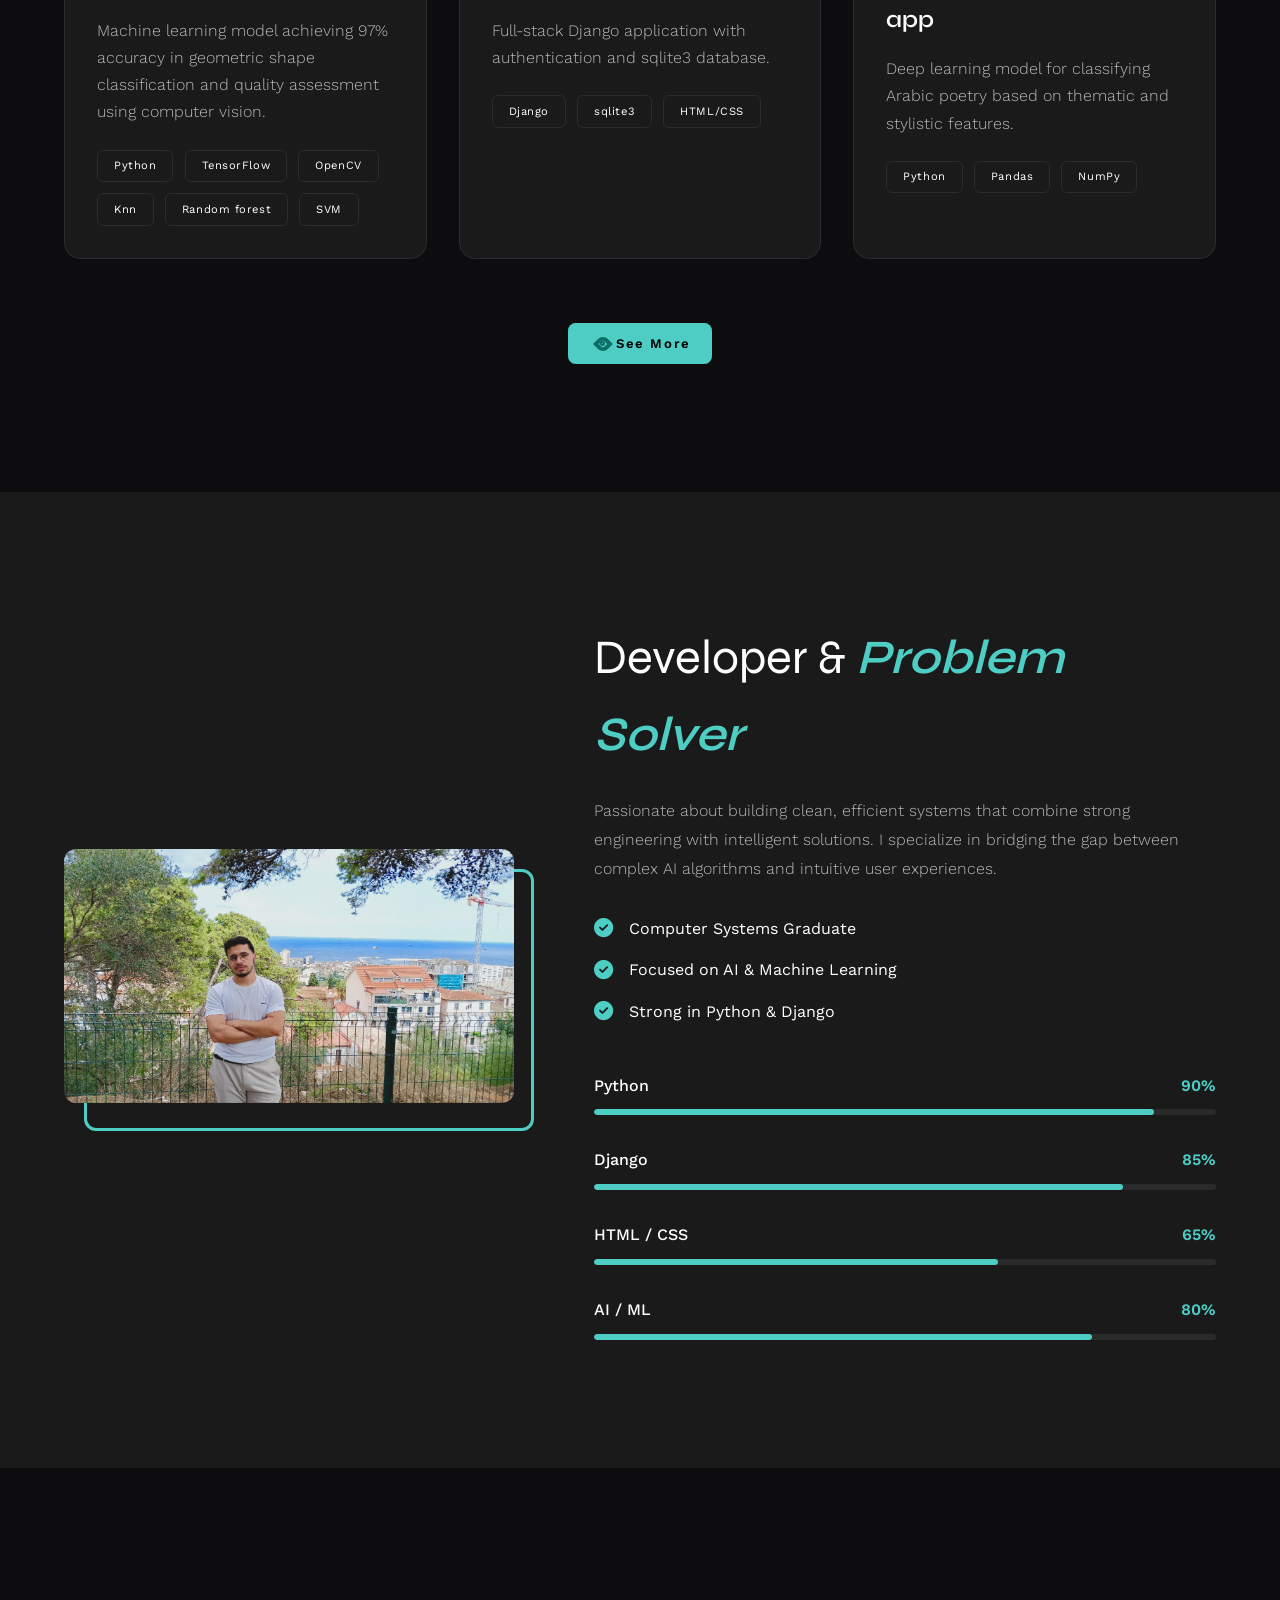
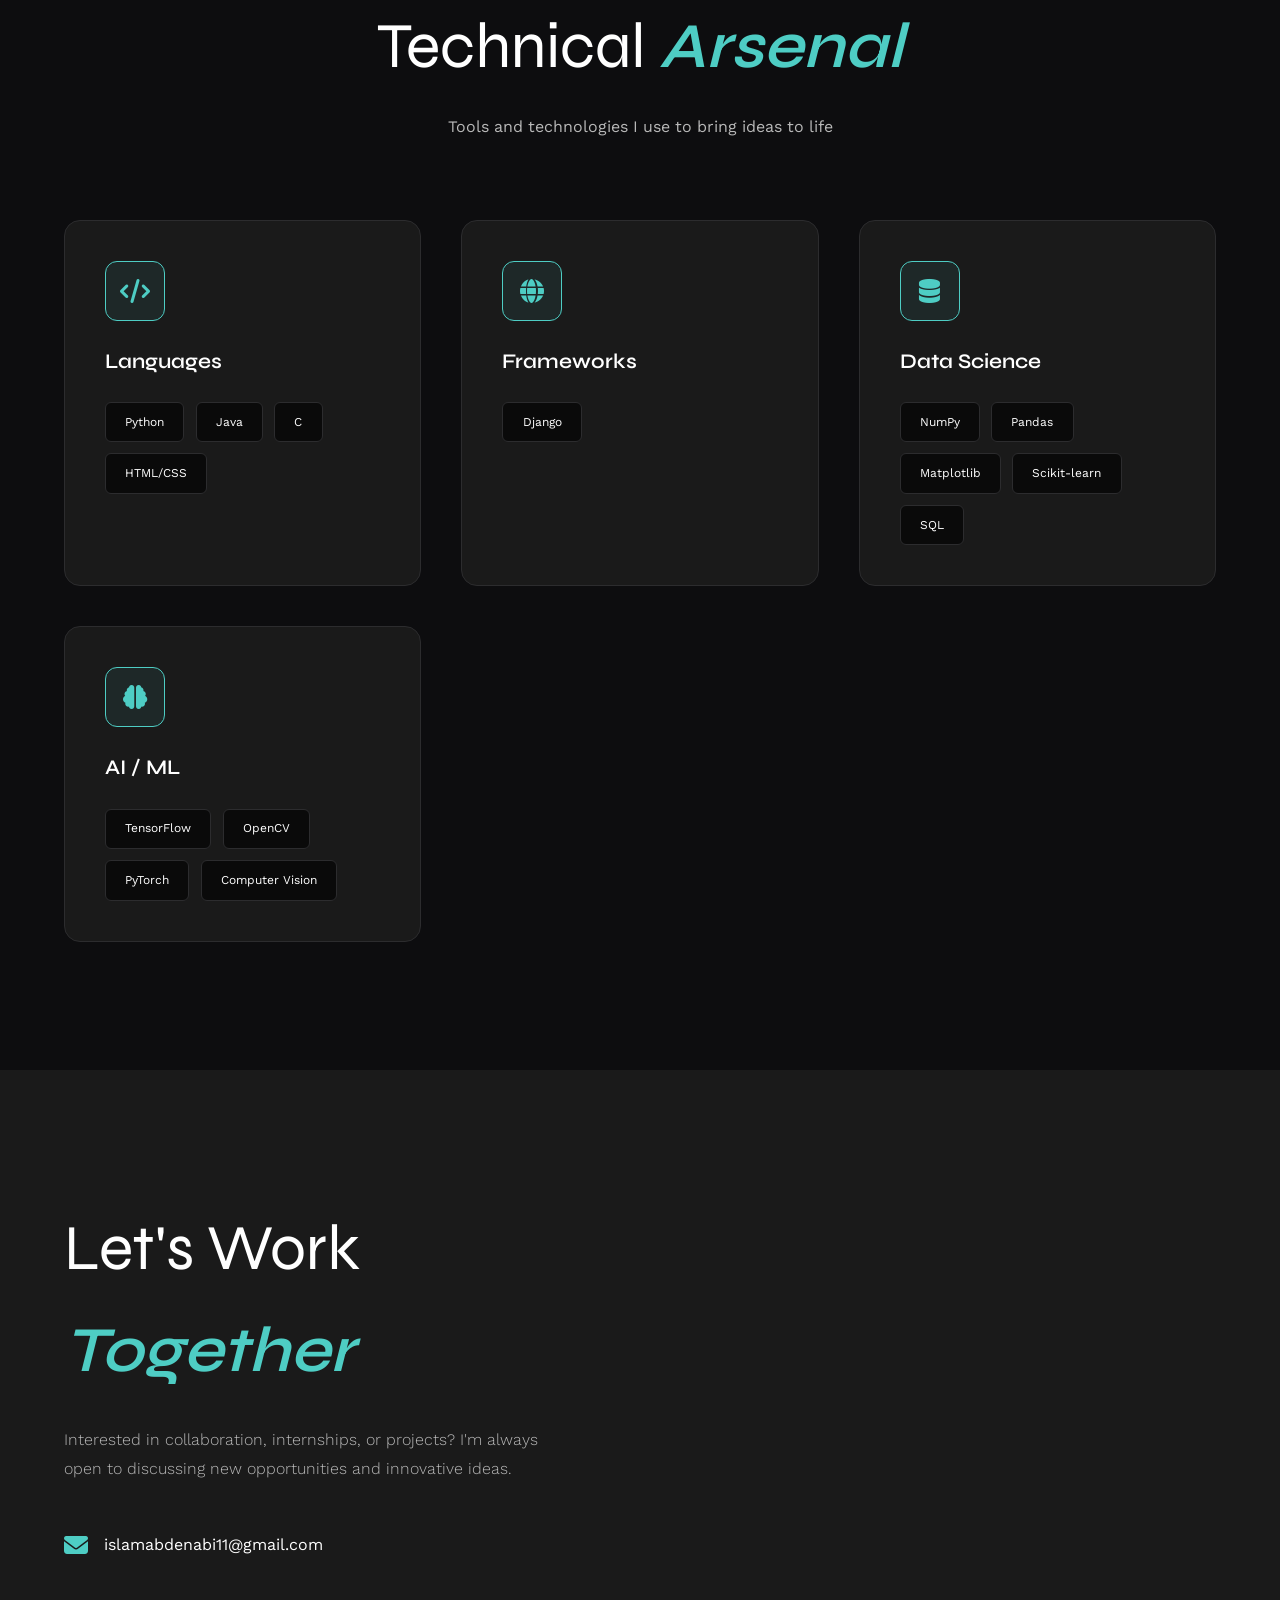
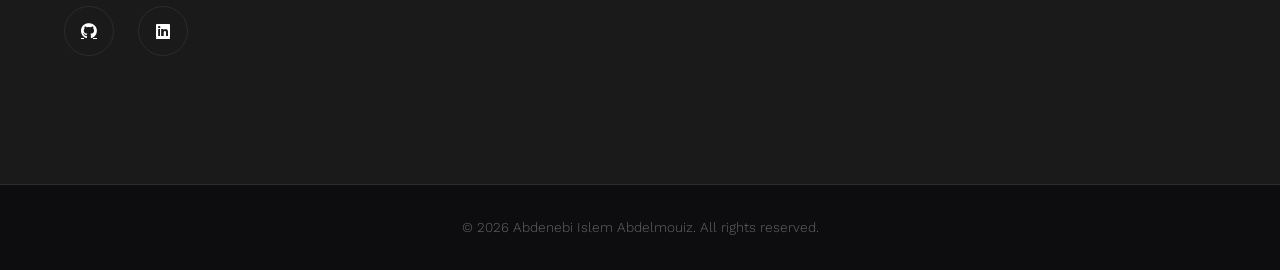
==== commit 796e2f78: "Some changes" ====
--- a/index.html
+++ b/index.html
@@ -68,7 +68,7 @@
 <section id="work" class="work-section">
   <div class="work-header">
     <h2 class="work-title">
-      My <span class="work-accent">Works</span>
+      My <span class="work-accent">Projects</span>
     </h2>
     <div class="work-underline"></div>
   </div>
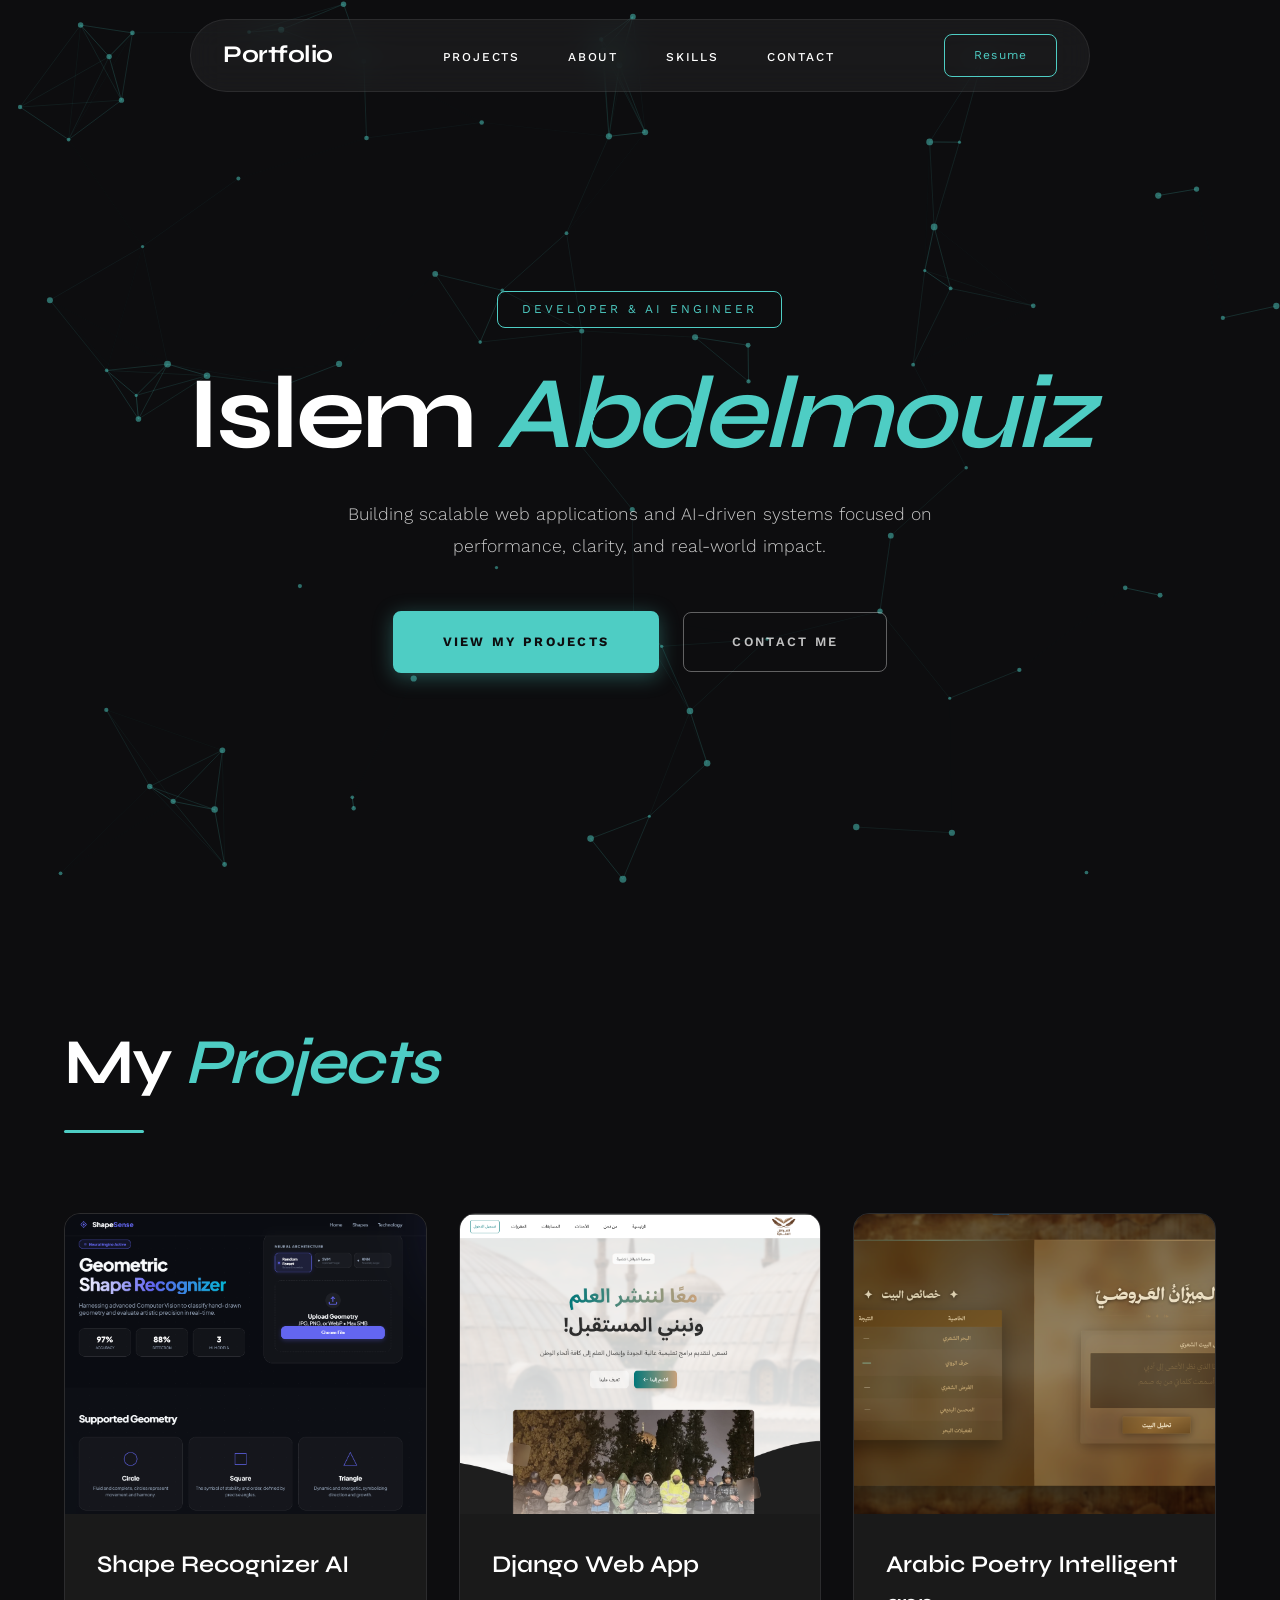
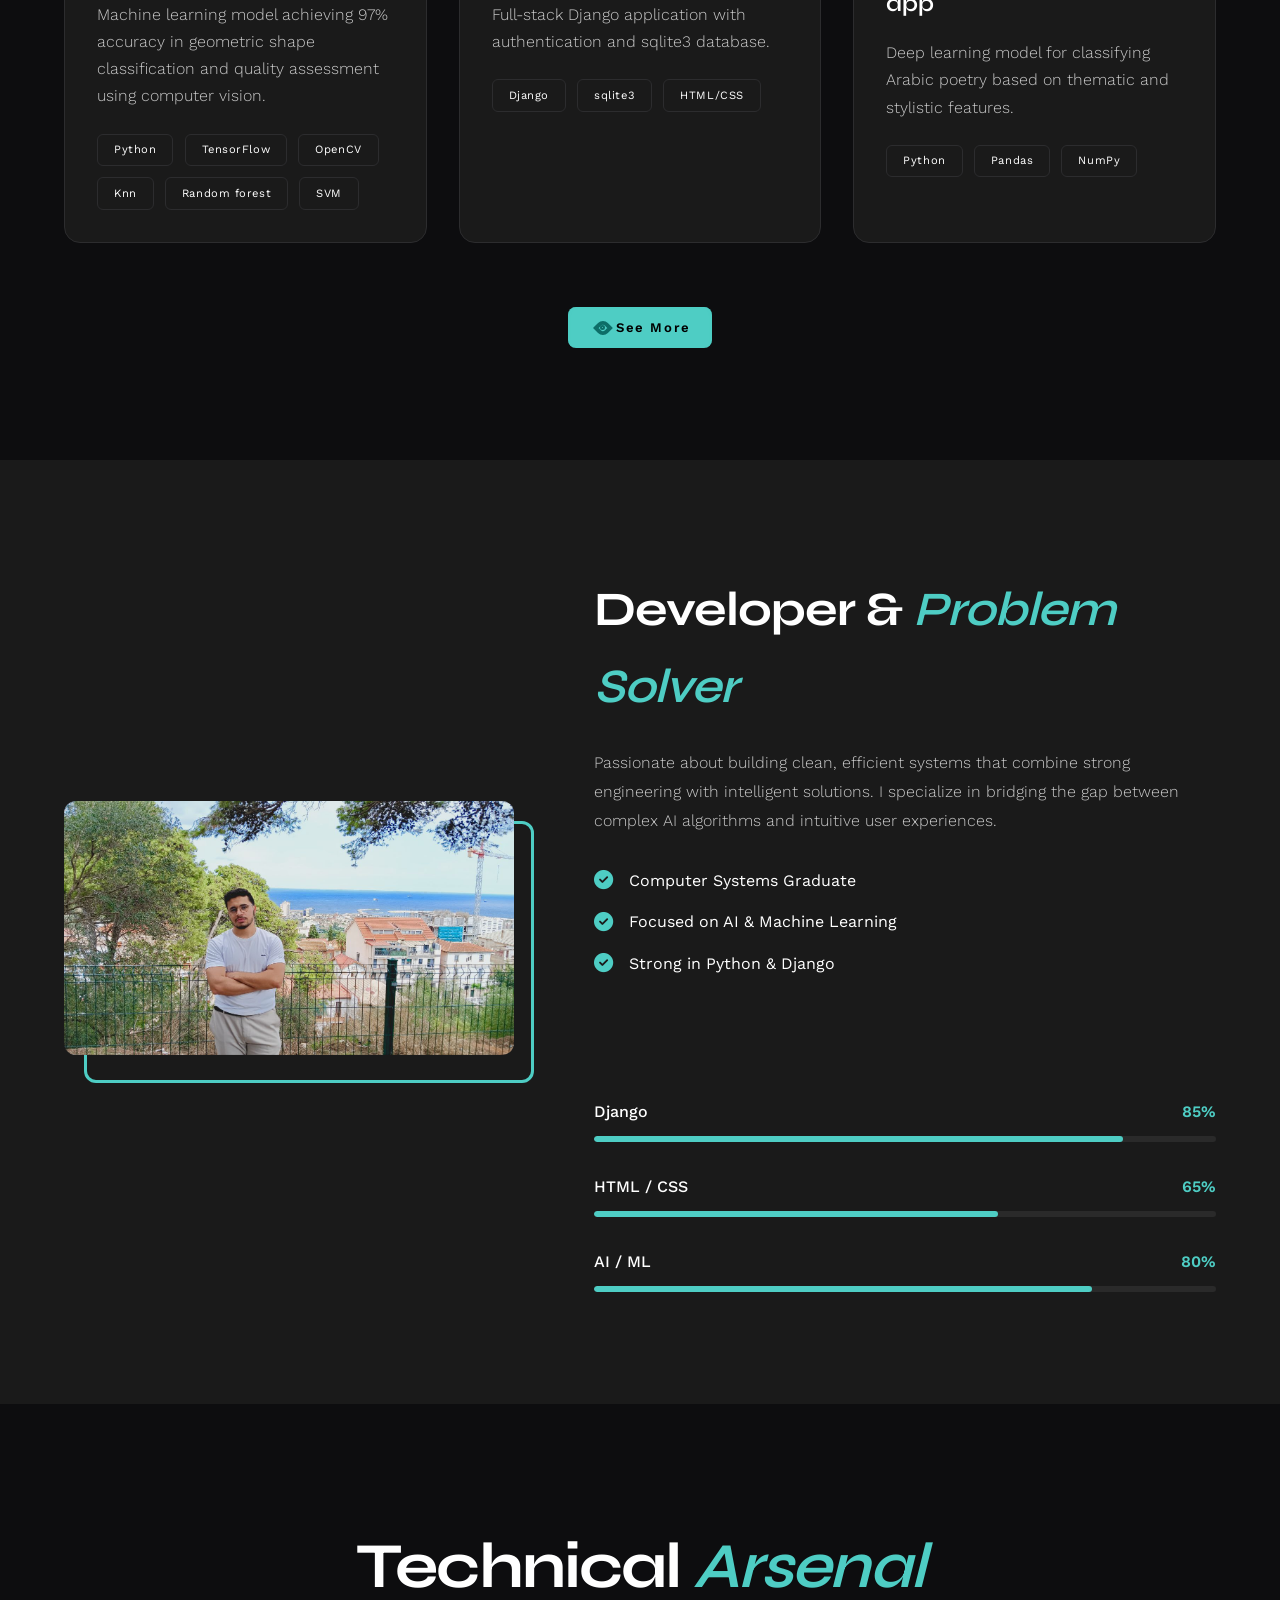
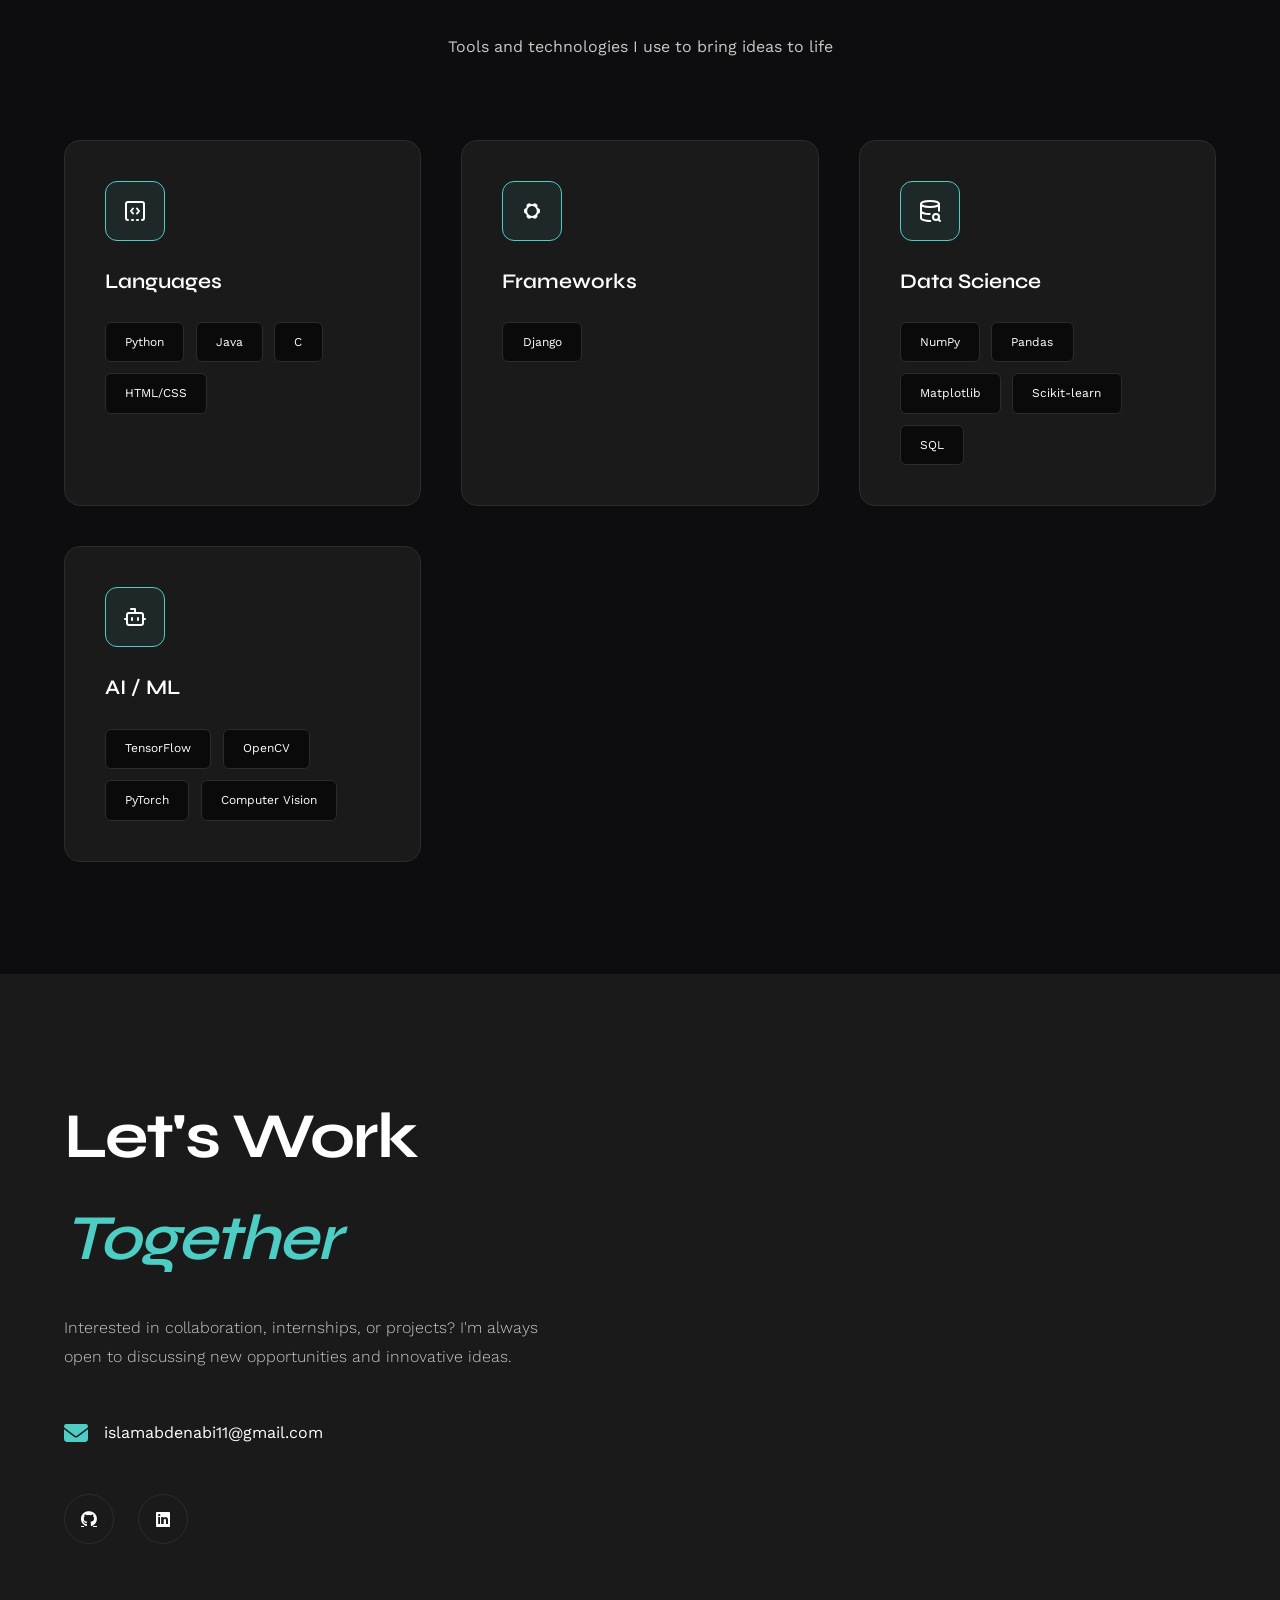
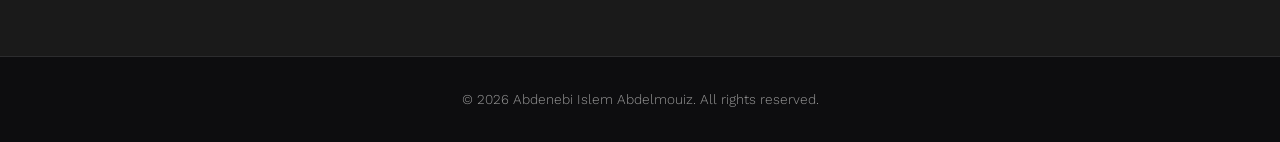
==== commit cf9a2b45: "Some changes" ====
--- a/index.html
+++ b/index.html
@@ -77,7 +77,7 @@
 
     <div class="project-card">
       <div class="project-image">
-        <img src="statics/images/shape recognizer.png" alt="Shape Recognizer AI">
+        <img src="statics/images/shape recognizer.png" alt="Shape Recognizer AI" width="600" height="300">
         <div class="project-overlay">
           <div class="project-overlay-content">
             <h3>Shape Recognizer AI</h3>
@@ -105,7 +105,7 @@
 
     <div class="project-card">
       <div class="project-image">
-        <img src="statics/images/web-project.png" alt="Django Web App">
+        <img src="statics/images/web-project.png" alt="Django Web App" width="600" height="300">
         <div class="project-overlay">
           <div class="project-overlay-content">
             <h3>Django web App</h3>
@@ -130,7 +130,7 @@
 
     <div class="project-card">
       <div class="project-image">
-        <img src="statics/images/Awzan.png" alt="Arabic Poetry Intelligent app">
+       <img src="statics/images/Awzan.png" alt="Arabic Poetry Intelligent app" width="600" height="300">
         <div class="project-overlay">
           <div class="project-overlay-content">
             <h3>Arabic Poetry Classification</h3>
@@ -165,7 +165,7 @@
 <section id="about" class="about-section">
   <div class="about-content">
     <div class="about-image">
-      <img src="statics/images/me.jpg" alt="Islem Abdelmouiz">
+      <img src="statics/images/me.jpg" alt="Islem Abdelmouiz" width="400" height="400">
       <div class="image-border"></div>
     </div>
 
@@ -223,7 +223,8 @@
   <div class="tech-grid">
     <div class="tech-category">
       <div class="tech-icon">
-        <i class="fas fa-code"></i>
+        <svg xmlns="http://www.w3.org/2000/svg" width="24" height="24" viewBox="0 0 24 24" fill="none" stroke="currentColor" stroke-width="2" stroke-linecap="round" stroke-linejoin="round" class="lucide lucide-square-dashed-bottom-code-icon lucide-square-dashed-bottom-code"><path d="M10 9.5 8 12l2 2.5"/><path d="M14 21h1"/><path d="m14 9.5 2 2.5-2 2.5"/><path d="M5 21a2 2 0 0 1-2-2V5a2 2 0 0 1 2-2h14a2 2 0 0 1 2 2v14a2 2 0 0 1-2 2"/><path d="M9 21h1"/>
+        </svg>
       </div>
       <h3>Languages</h3>
       <div class="tech-items">
@@ -236,7 +237,10 @@
 
     <div class="tech-category">
       <div class="tech-icon">
-        <i class="fas fa-globe"></i>
+        <svg xmlns="http://www.w3.org/2000/svg" width="1em" height="1em" viewBox="0 0 24 24">
+          <path d="M0 0h24v24H0z" fill="none" />
+          <path fill="currentColor" d="M23.186 9.07L21.41 8.019a2.78 2.78 0 0 1-1.344-2.391V3.523c0-.431-.19-.837-.516-1.108A12 12 0 0 0 16.317.493a1.36 1.36 0 0 0-1.193.091L13.347 1.64a2.62 2.62 0 0 1-2.688 0L8.882.584a1.35 1.35 0 0 0-1.194-.09a12 12 0 0 0-3.231 1.918a1.44 1.44 0 0 0-.516 1.108v2.104c0 .986-.51 1.897-1.344 2.392L.823 9.068c-.363.215-.61.588-.675 1.013A12 12 0 0 0 0 12.001q0 .978.145 1.916c.065.425.312.801.675 1.016l1.774 1.052a2.78 2.78 0 0 1 1.344 2.392v2.104c0 .431.191.837.516 1.108c.965.8 2.054 1.452 3.231 1.919c.393.155.831.124 1.194-.091l1.777-1.055a2.62 2.62 0 0 1 2.688 0l1.777 1.055c.363.215.804.246 1.193.091a12 12 0 0 0 3.232-1.92a1.44 1.44 0 0 0 .516-1.107v-2.104a2.78 2.78 0 0 1 1.344-2.392l1.774-1.052c.363-.215.61-.588.675-1.016q.143-.938.145-1.916q0-.98-.145-1.917a1.41 1.41 0 0 0-.67-1.013zM12.003 19.41c-3.981 0-7.21-3.317-7.21-7.407s3.229-7.406 7.21-7.406s7.21 3.316 7.21 7.406s-3.23 7.407-7.21 7.407" />
+        </svg>
       </div>
       <h3>Frameworks</h3>
       <div class="tech-items">
@@ -246,7 +250,14 @@
 
     <div class="tech-category">
       <div class="tech-icon">
-        <i class="fas fa-database"></i>
+        <svg xmlns="http://www.w3.org/2000/svg" width="24" height="24" viewBox="0 0 24 24" fill="none" stroke="currentColor" stroke-width="2" stroke-linecap="round" stroke-linejoin="round" class="lucide lucide-database-search-icon lucide-database-search">
+          <path d="M21 11.693V5"/>
+          <path d="m22 22-1.875-1.875"/>
+          <path d="M3 12a9 3 0 0 0 8.697 2.998"/>
+          <path d="M3 5v14a9 3 0 0 0 9.28 2.999"/>
+          <circle cx="18" cy="18" r="3"/>
+          <ellipse cx="12" cy="5" rx="9" ry="3"/>
+        </svg>
       </div>
       <h3>Data Science</h3>
       <div class="tech-items">
@@ -260,7 +271,14 @@
 
     <div class="tech-category">
       <div class="tech-icon">
-        <i class="fas fa-brain"></i>
+          <svg xmlns="http://www.w3.org/2000/svg" width="24" height="24" viewBox="0 0 24 24" fill="none" stroke="currentColor" stroke-width="2" stroke-linecap="round" stroke-linejoin="round" class="lucide lucide-bot-icon lucide-bot">
+            <path d="M12 8V4H8"/>
+            <rect width="16" height="12" x="4" y="8" rx="2"/>
+            <path d="M2 14h2"/>
+            <path d="M20 14h2"/>
+            <path d="M15 13v2"/>
+            <path d="M9 13v2"/>
+          </svg>
       </div>
       <h3>AI / ML</h3>
       <div class="tech-items">
--- a/statics/style.css
+++ b/statics/style.css
@@ -6,12 +6,26 @@
     --color-border: #2c2c2e;
     --font-display: 'Syne', sans-serif;
     --font-body: 'Work Sans', sans-serif;
+    --section-padding: 7rem 4rem;
+    --section-padding-mobile: 5rem 1.5rem;
 }
 
 * {
     margin: 0;
     padding: 0;
     box-sizing: border-box;
+}
+
+/* ── Accessibility: visible focus states for keyboard navigation ── */
+:focus-visible {
+    outline: 2px solid var(--color-accent);
+    outline-offset: 3px;
+    border-radius: 4px;
+}
+
+/* Remove default outline only when :focus-visible is supported */
+:focus:not(:focus-visible) {
+    outline: none;
 }
 
 html {
@@ -70,9 +84,10 @@
     color: var(--color-text);
     text-decoration: none;
     font-size: 0.75rem;
-    font-weight: 400;
+    font-weight: 500;
     letter-spacing: 0.15em;
     transition: color 0.3s ease;
+    padding: 0.5rem 0.25rem; /* larger touch target */
 }
 
 .nav-links a:hover {
@@ -188,11 +203,11 @@
 
 .hero h1 {
     font-family: var(--font-display);
-    font-size: clamp(3rem, 8vw, 7rem);
-    font-weight: 400;
-    line-height: 1.1;
+    font-size: clamp(3.2rem, 8vw, 7rem);
+    font-weight: 700;
+    line-height: 1.05;
     margin-bottom: 2rem;
-    letter-spacing: -0.02em;
+    letter-spacing: -0.03em;
     animation: fadeInUp 0.8s ease-out 0.5s both;
 }
 
@@ -208,7 +223,7 @@
     font-weight: 300;
     line-height: 1.8;
     margin: 0 auto 3rem;
-    color: #b8b8b8;
+    color: #c8c8c8;
     animation: fadeInUp 0.8s ease-out 0.7s both;
 }
 
@@ -221,30 +236,33 @@
 }
 
 .cta-button {
-    padding: 1.2rem 2.5rem;
+    padding: 1.2rem 3rem;
     background: var(--color-accent);
     color: var(--color-bg);
     text-decoration: none;
-    font-size: 0.75rem;
-    letter-spacing: 0.15em;
-    font-weight: 600;
+    font-size: 0.8rem;
+    letter-spacing: 0.18em;
+    font-weight: 700;
     transition: all 0.3s ease;
     text-transform: uppercase;
     border-radius: 8px;
+    box-shadow: 0 4px 20px rgba(78, 205, 196, 0.35);
+    border: 2px solid var(--color-accent);
 }
 
 .cta-button:hover {
-    transform: translateY(-2px);
-    box-shadow: 0 10px 30px rgba(78, 205, 196, 0.3);
+    transform: translateY(-3px);
+    box-shadow: 0 12px 36px rgba(78, 205, 196, 0.5);
+    background: #5fe0d7;
 }
 
 .cta-outline {
-    padding: 1.2rem 2.5rem;
-    color: var(--color-text);
+    padding: 1.2rem 3rem;
+    color: rgba(255,255,255,0.75);
     text-decoration: none;
-    border: 1px solid var(--color-text);
-    font-size: 0.75rem;
-    letter-spacing: 0.15em;
+    border: 1.5px solid rgba(255,255,255,0.35);
+    font-size: 0.8rem;
+    letter-spacing: 0.18em;
     font-weight: 600;
     transition: all 0.3s ease;
     text-transform: uppercase;
@@ -277,7 +295,7 @@
 
 /* Works Section */
 .work-section {
-    padding: 8rem 4rem;
+    padding: var(--section-padding);
     background: var(--color-bg);
 }
 
@@ -289,9 +307,9 @@
 .work-title {
     font-family: var(--font-display);
     font-size: clamp(2.5rem, 5vw, 4.5rem);
-    font-weight: 400;
+    font-weight: 700;
     color: var(--color-text);
-    letter-spacing: -0.02em;
+    letter-spacing: -0.03em;
     margin-bottom: 1rem;
 }
 
@@ -412,7 +430,7 @@
 
 .project-content p {
     font-weight: 300;
-    color: #b8b8b8;
+    color: #c8c8c8;
     line-height: 1.7;
     margin-bottom: 1.5rem;
 }
@@ -552,7 +570,7 @@
 
 /* About Section */
 .about-section {
-    padding: 8rem 4rem;
+    padding: var(--section-padding);
     background: var(--color-secondary);
 }
 
@@ -567,6 +585,7 @@
 
 .about-image {
     position: relative;
+
 }
 
 .about-image img {
@@ -591,8 +610,9 @@
 .about-text h2 {
     font-family: var(--font-display);
     font-size: clamp(2rem, 4vw, 3rem);
-    font-weight: 400;
+    font-weight: 700;
     margin-bottom: 1.5rem;
+    letter-spacing: -0.02em;
 }
 
 .accent-text {
@@ -605,7 +625,7 @@
     font-weight: 300;
     line-height: 1.8;
     margin-bottom: 2rem;
-    color: #b8b8b8;
+    color: #c8c8c8;
 }
 
 .about-highlights {
@@ -670,21 +690,22 @@
 
 /* Skills Section */
 .skills-section {
-    padding: 8rem 4rem;
+    padding: var(--section-padding);
     background: var(--color-bg);
 }
 
 .section-title {
     font-family: var(--font-display);
     font-size: clamp(2.5rem, 5vw, 4rem);
-    font-weight: 400;
+    font-weight: 700;
     text-align: center;
     margin-bottom: 1rem;
+    letter-spacing: -0.03em;
 }
 
 .section-subtitle {
     text-align: center;
-    color: #b8b8b8;
+    color: #c8c8c8;
     font-size: 1rem;
     margin-bottom: 5rem;
 }
@@ -757,7 +778,7 @@
 
 /* Contact Section */
 .contact-section {
-    padding: 8rem 4rem;
+    padding: var(--section-padding);
     background: var(--color-secondary);
 }
 
@@ -772,15 +793,16 @@
 .contact-left h2 {
     font-family: var(--font-display);
     font-size: clamp(2.5rem, 5vw, 4rem);
-    font-weight: 400;
+    font-weight: 700;
     margin-bottom: 1.5rem;
+    letter-spacing: -0.03em;
 }
 
 .contact-left p {
     font-weight: 300;
     line-height: 1.8;
     margin-bottom: 3rem;
-    color: #b8b8b8;
+    color: #c8c8c8;
 }
 
 .contact-info {
@@ -842,25 +864,33 @@
 .form-group label {
     font-size: 0.75rem;
     letter-spacing: 0.1em;
-    color: #888;
+    color: #aaaaaa;
 }
 
 .form-group input,
 .form-group textarea {
-    padding: 1rem;
-    background: rgba(10, 10, 10, 0.5);
+    padding: 1rem 1.2rem;
+    background: rgba(255, 255, 255, 0.04);
     border: 1px solid var(--color-border);
     color: var(--color-text);
     font-family: var(--font-body);
     font-size: 0.95rem;
     transition: all 0.3s ease;
     border-radius: 8px;
+    width: 100%;
+}
+
+.form-group input::placeholder,
+.form-group textarea::placeholder {
+    color: rgba(255,255,255,0.3);
 }
 
 .form-group input:focus,
 .form-group textarea:focus {
     outline: none;
     border-color: var(--color-accent);
+    background: rgba(78, 205, 196, 0.05);
+    box-shadow: 0 0 0 3px rgba(78, 205, 196, 0.12);
 }
 
 .submit-btn {
@@ -892,7 +922,7 @@
     border-top: 1px solid var(--color-border);
     font-weight: 300;
     font-size: 0.85rem;
-    color: #666;
+    color: #999999;
 }
 
 /* Responsive */
@@ -963,7 +993,7 @@
     .about-section,
     .skills-section,
     .contact-section {
-        padding: 5rem 2rem;
+        padding: var(--section-padding-mobile);
     }
 
     .projects-grid {
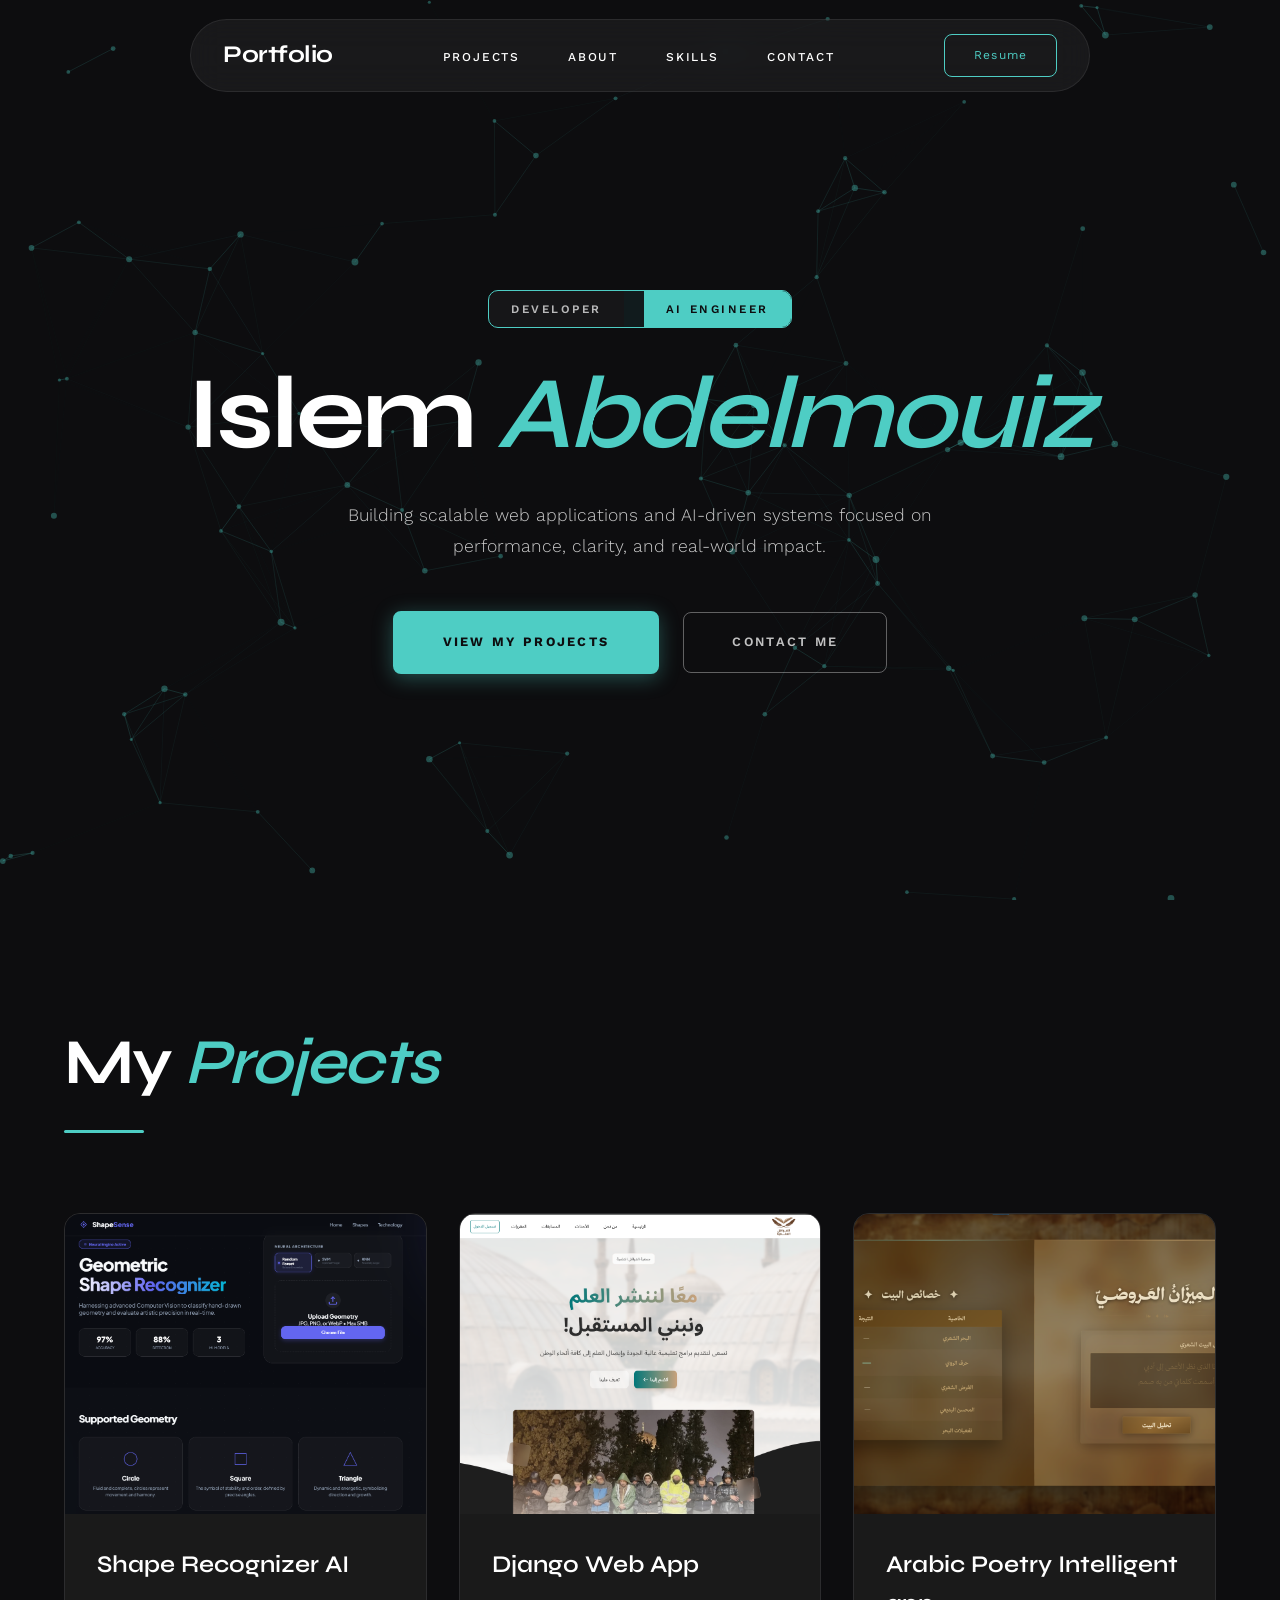
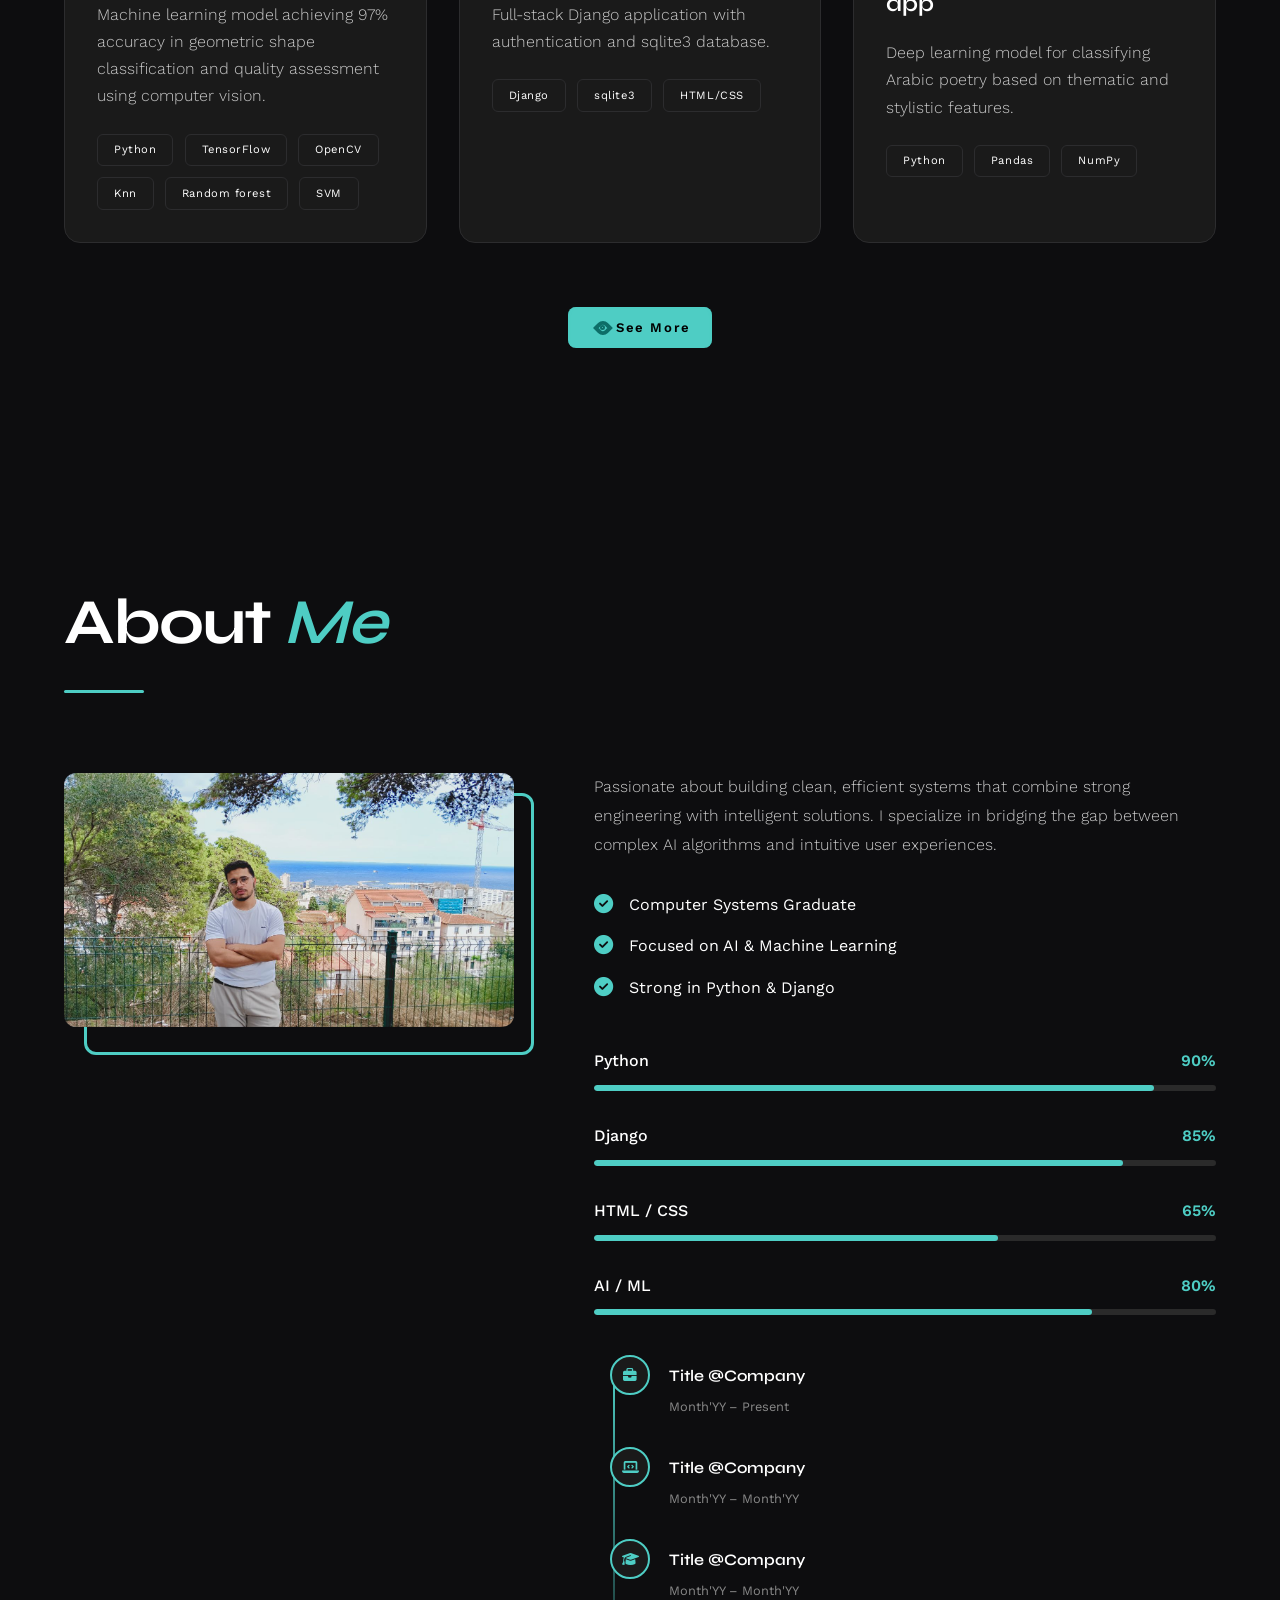
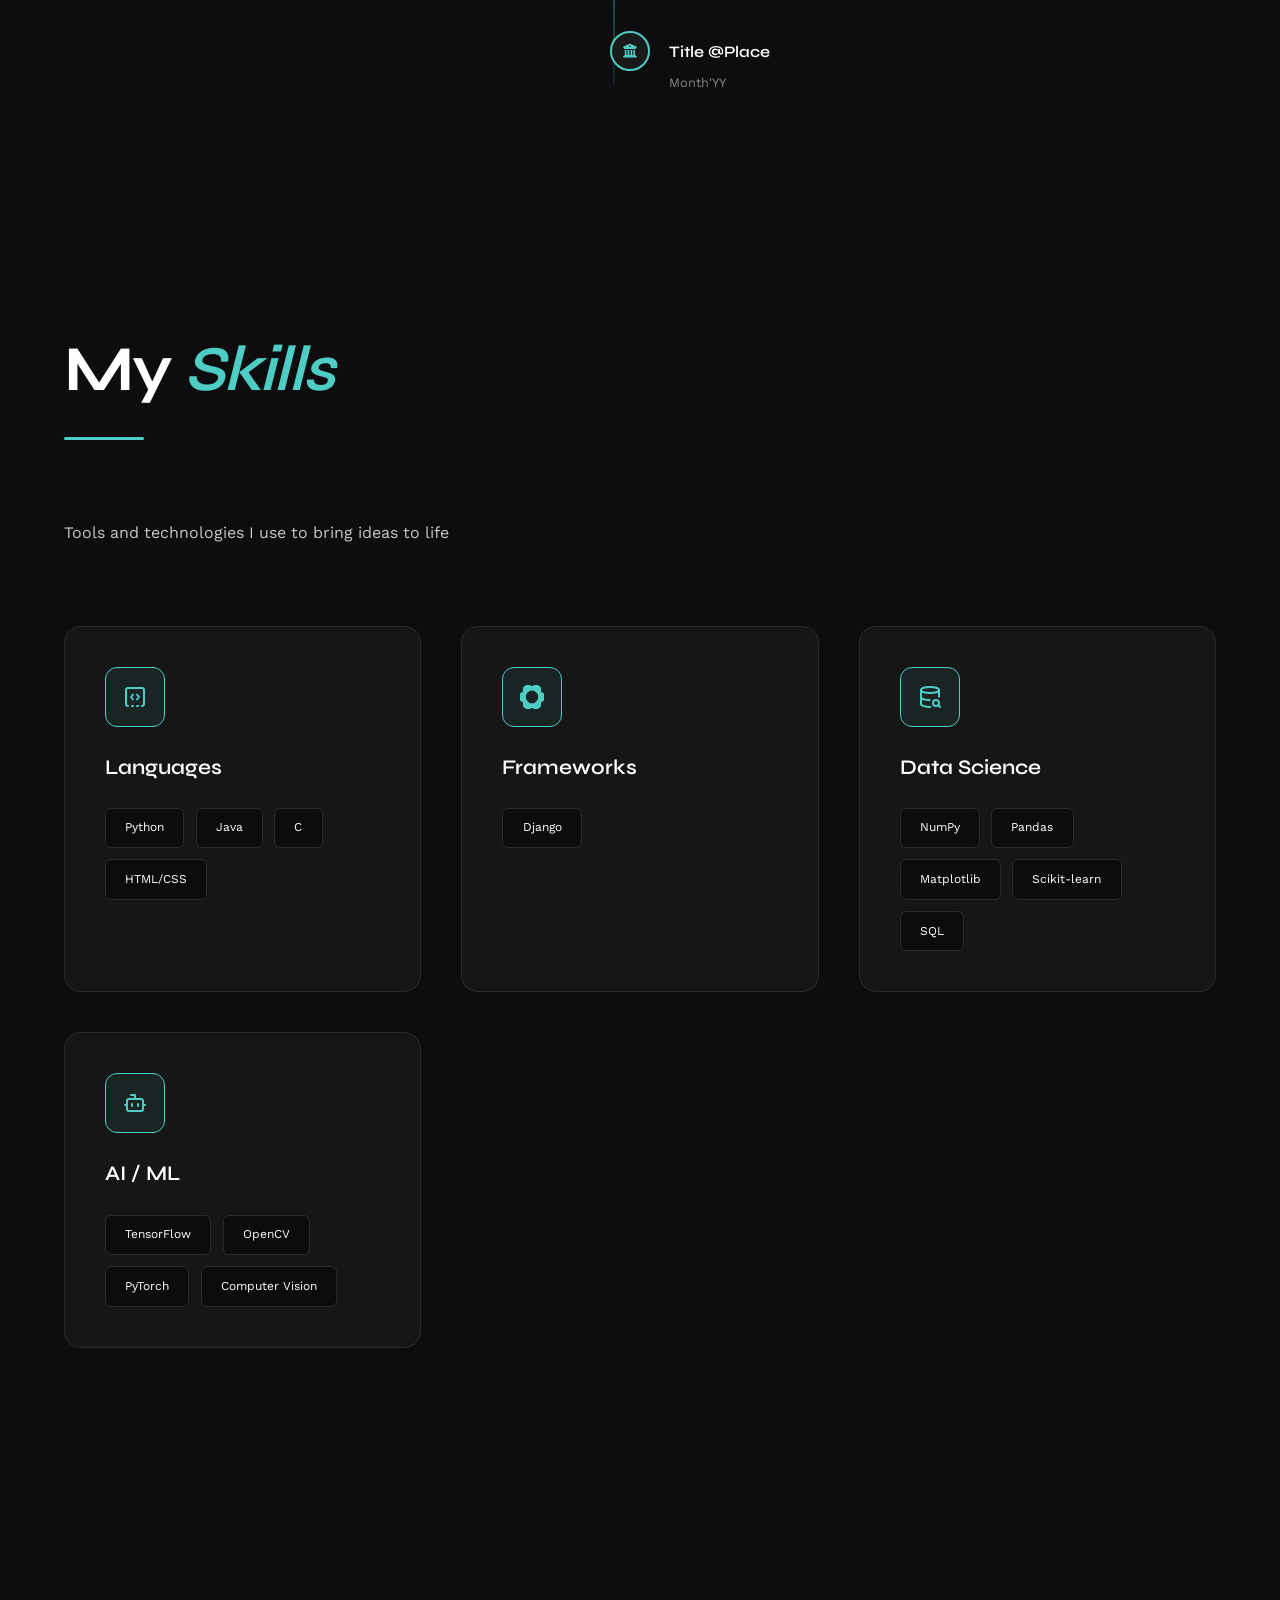
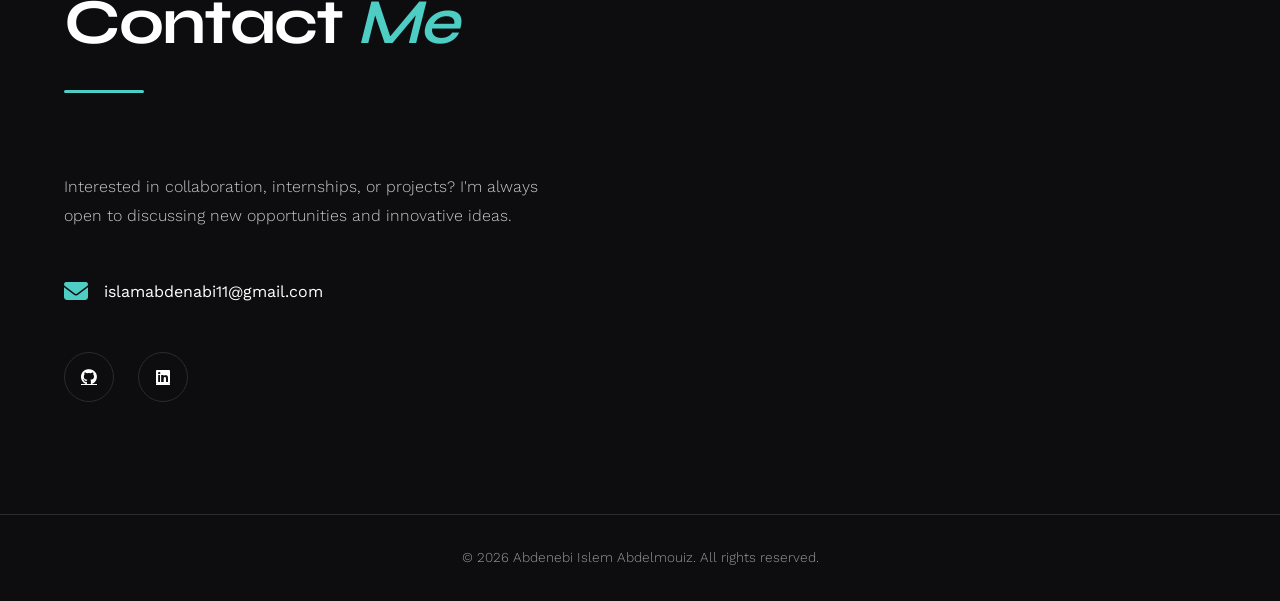
==== commit 48959965: "Some changes" ====
--- a/index.html
+++ b/index.html
@@ -5,23 +5,17 @@
   <meta name="viewport" content="width=device-width, initial-scale=1.0">
   <title>Portfolio — Islem Abdelmouiz</title>
   <meta name="description" content="AI student specializing in Python, Django, and machine learning applications.">
-
-  <!-- Favicon -->
   <link rel="icon" type="image/png" class="favicon" href="statics/images/me.jpg">
-  
   <link rel="preconnect" href="https://fonts.googleapis.com">
   <link rel="preconnect" href="https://fonts.gstatic.com" crossorigin>
   <link href="https://fonts.googleapis.com/css2?family=Playfair+Display:wght@400;600;700;900&family=Work+Sans:wght@300;400;500;600&display=swap" rel="stylesheet">
-  <link rel="preconnect" href="https://fonts.googleapis.com">
-  <link rel="preconnect" href="https://fonts.gstatic.com" crossorigin>
   <link href="https://fonts.googleapis.com/css2?family=Syne:wght@400;600;700;800&family=Work+Sans:wght@300;400;500;600&display=swap" rel="stylesheet">
   <link rel="stylesheet" href="https://cdnjs.cloudflare.com/ajax/libs/font-awesome/6.4.0/css/all.min.css">
-  <!-- Font Awesome for Icons -->
-  <link rel="stylesheet" href="https://cdnjs.cloudflare.com/ajax/libs/font-awesome/6.4.0/css/all.min.css">
-
   <link rel="stylesheet" href="statics/style.css">
 </head>
 <body>
+
+<canvas id="bg-canvas"></canvas>
 
 <!-- Navigation -->
 <nav>
@@ -45,18 +39,16 @@
 
 <!-- Hero -->
 <section class="hero">
- 
   <div class="hero-content">
-    <div class="hero-label">DEVELOPER & AI ENGINEER</div>
-
-    <h1>
-      Islem <span class="hero-accent">Abdelmouiz</span>
-    </h1>
-
+    <div class="hero-label">
+      <span class="hero-label-tag">DEVELOPER</span>
+      <span class="hero-label-sep"></span>
+      <span class="hero-label-tag accent">AI ENGINEER</span>
+    </div>
+    <h1>Islem <span class="hero-accent">Abdelmouiz</span></h1>
     <p class="hero-description">
       Building scalable web applications and AI-driven systems focused on performance, clarity, and real-world impact.
     </p>
-
     <div class="hero-actions">
       <a href="#work" class="cta-button">VIEW MY PROJECTS</a>
       <a href="#contact" class="cta-outline">CONTACT ME</a>
@@ -67,148 +59,139 @@
 <!-- Projects -->
 <section id="work" class="work-section">
   <div class="work-header">
-    <h2 class="work-title">
-      My <span class="work-accent">Projects</span>
-    </h2>
-    <div class="work-underline"></div>
-  </div>
-
+    <h2 class="work-title">My <span class="work-accent">Projects</span></h2>
+    <div class="work-underline"></div>
+  </div>
   <div class="projects-grid">
-
     <div class="project-card">
       <div class="project-image">
         <img src="statics/images/shape recognizer.png" alt="Shape Recognizer AI" width="600" height="300">
         <div class="project-overlay">
           <div class="project-overlay-content">
             <h3>Shape Recognizer AI</h3>
-             <a href="https://github.com/islemabd-1/ShapeRecognize" target="_blank" aria-label="GitHub">
-               <i class="fab fa-github"></i>
-            </a>
+            <a href="https://github.com/islemabd-1/ShapeRecognize" target="_blank" aria-label="GitHub"><i class="fab fa-github"></i></a>
           </div>
         </div>
       </div>
       <div class="project-content">
         <h3>Shape Recognizer AI</h3>
-        <p>
-         Machine learning model achieving 97% accuracy in geometric shape classification and quality assessment using computer vision.
-        </p>
+        <p>Machine learning model achieving 97% accuracy in geometric shape classification and quality assessment using computer vision.</p>
         <div class="project-tags">
-          <span class="tag">Python</span>
-          <span class="tag">TensorFlow</span>
-          <span class="tag">OpenCV</span>
-          <span class="tag">Knn</span>
-          <span class="tag">Random forest</span>
-          <span class="tag">SVM</span>
-        </div>
-      </div>
-    </div>
-
+          <span class="tag">Python</span><span class="tag">TensorFlow</span><span class="tag">OpenCV</span>
+          <span class="tag">Knn</span><span class="tag">Random forest</span><span class="tag">SVM</span>
+        </div>
+      </div>
+    </div>
     <div class="project-card">
       <div class="project-image">
         <img src="statics/images/web-project.png" alt="Django Web App" width="600" height="300">
         <div class="project-overlay">
           <div class="project-overlay-content">
             <h3>Django web App</h3>
-             <a href="https://github.com/Anwrk/PFE" target="_blank" aria-label="GitHub">
-               <i class="fab fa-github"></i>
-             </a>
+            <a href="https://github.com/Anwrk/PFE" target="_blank" aria-label="GitHub"><i class="fab fa-github"></i></a>
           </div>
         </div>
       </div>
       <div class="project-content">
         <h3>Django Web App</h3>
-        <p>
-          Full-stack Django application with authentication and sqlite3 database.
-        </p>
+        <p>Full-stack Django application with authentication and sqlite3 database.</p>
         <div class="project-tags">
-          <span class="tag">Django</span>
-          <span class="tag">sqlite3</span>
-          <span class="tag">HTML/CSS</span>
-        </div>
-      </div>
-    </div>
-
+          <span class="tag">Django</span><span class="tag">sqlite3</span><span class="tag">HTML/CSS</span>
+        </div>
+      </div>
+    </div>
     <div class="project-card">
       <div class="project-image">
-       <img src="statics/images/Awzan.png" alt="Arabic Poetry Intelligent app" width="600" height="300">
+        <img src="statics/images/Awzan.png" alt="Arabic Poetry Intelligent app" width="600" height="300">
         <div class="project-overlay">
           <div class="project-overlay-content">
             <h3>Arabic Poetry Classification</h3>
-             <a href="https://github.com/islemabd-1/Arabic-poetry" target="_blank" aria-label="GitHub">
-                 <i class="fab fa-github"></i>
-            </a>
+            <a href="https://github.com/islemabd-1/Arabic-poetry" target="_blank" aria-label="GitHub"><i class="fab fa-github"></i></a>
           </div>
         </div>
       </div>
       <div class="project-content">
-        <h3>Arabic Poetry Intelligent app </h3>
-        <p>
-          Deep  learning model for classifying Arabic poetry based on thematic and stylistic features.
-        </p>
+        <h3>Arabic Poetry Intelligent app</h3>
+        <p>Deep learning model for classifying Arabic poetry based on thematic and stylistic features.</p>
         <div class="project-tags">
-          <span class="tag">Python</span>
-          <span class="tag">Pandas</span>
-          <span class="tag">NumPy</span>
-        </div>
-      </div>
-    </div>
-
-  </div>
-
+          <span class="tag">Python</span><span class="tag">Pandas</span><span class="tag">NumPy</span>
+        </div>
+      </div>
+    </div>
+  </div>
   <div class="see-more-wrapper">
     <a href="projects.html" class="see-more-btn"><span>See More</span></a>
   </div>
-
 </section>
 
 <!-- About -->
 <section id="about" class="about-section">
+
+  <!-- Title OUTSIDE the grid, left-aligned like Projects -->
+  <div class="work-header">
+    <h2 class="work-title">About <span class="work-accent">Me</span></h2>
+    <div class="work-underline"></div>
+  </div>
+
   <div class="about-content">
     <div class="about-image">
-      <img src="statics/images/me.jpg" alt="Islem Abdelmouiz" width="400" height="400">
+      <img src="statics/images/me.jpg" alt="Islem Abdelmouiz" width="800" height="600">
       <div class="image-border"></div>
     </div>
-
     <div class="about-text">
-      <h2>Developer & <span class="accent-text">Problem Solver</span></h2>
-      <p>
-        Passionate about building clean, efficient systems that combine strong engineering with intelligent solutions. I specialize in bridging the gap between complex AI algorithms and intuitive user experiences.
-      </p>
-
+      <p>Passionate about building clean, efficient systems that combine strong engineering with intelligent solutions. I specialize in bridging the gap between complex AI algorithms and intuitive user experiences.</p>
       <ul class="about-highlights">
         <li><i class="fas fa-check-circle"></i> Computer Systems Graduate</li>
         <li><i class="fas fa-check-circle"></i> Focused on AI & Machine Learning</li>
         <li><i class="fas fa-check-circle"></i> Strong in Python & Django</li>
       </ul>
-
       <div class="skills-bars">
         <div class="skill-item">
-          <div class="skill-header">
-            <strong>Python</strong>
-            <span>90%</span>
-          </div>
+          <div class="skill-header"><strong>Python</strong><span>90%</span></div>
           <div class="skill-bar"><div class="skill-progress" style="width:90%"></div></div>
         </div>
         <div class="skill-item">
-          <div class="skill-header">
-            <strong>Django</strong>
-            <span>85%</span>
-          </div>
+          <div class="skill-header"><strong>Django</strong><span>85%</span></div>
           <div class="skill-bar"><div class="skill-progress" style="width:85%"></div></div>
         </div>
         <div class="skill-item">
-          <div class="skill-header">
-            <strong>HTML / CSS</strong>
-            <span>65%</span>
-          </div>
+          <div class="skill-header"><strong>HTML / CSS</strong><span>65%</span></div>
           <div class="skill-bar"><div class="skill-progress" style="width:65%"></div></div>
         </div>
         <div class="skill-item">
-          <div class="skill-header">
-            <strong>AI / ML</strong>
-            <span>80%</span>
-          </div>
+          <div class="skill-header"><strong>AI / ML</strong><span>80%</span></div>
           <div class="skill-bar"><div class="skill-progress" style="width:80%"></div></div>
+        </div>
+      </div>
+      <!-- Career Timeline -->
+      <div class="career-timeline">
+        <div class="timeline-item">
+          <div class="timeline-dot"><i class="fas fa-briefcase"></i></div>
+          <div class="timeline-info">
+            <h4 class="timeline-role">Title @Company</h4>
+            <span class="timeline-date">Month'YY – Present</span>
+          </div>
+        </div>
+        <div class="timeline-item">
+          <div class="timeline-dot"><i class="fas fa-laptop-code"></i></div>
+          <div class="timeline-info">
+            <h4 class="timeline-role">Title @Company</h4>
+            <span class="timeline-date">Month'YY – Month'YY</span>
+          </div>
+        </div>
+        <div class="timeline-item">
+          <div class="timeline-dot"><i class="fas fa-graduation-cap"></i></div>
+          <div class="timeline-info">
+            <h4 class="timeline-role">Title @Company</h4>
+            <span class="timeline-date">Month'YY – Month'YY</span>
+          </div>
+        </div>
+        <div class="timeline-item">
+          <div class="timeline-dot"><i class="fas fa-university"></i></div>
+          <div class="timeline-info">
+            <h4 class="timeline-role">Title @Place</h4>
+            <span class="timeline-date">Month'YY</span>
+          </div>
         </div>
       </div>
     </div>
@@ -217,75 +200,49 @@
 
 <!-- Skills -->
 <section id="skills" class="skills-section">
-  <h2 class="section-title">Technical <span class="accent-text">Arsenal</span></h2>
+  <div class="work-header">
+    <h2 class="work-title">My <span class="work-accent">Skills</span></h2>
+    <div class="work-underline"></div>
+  </div>
   <p class="section-subtitle">Tools and technologies I use to bring ideas to life</p>
-
   <div class="tech-grid">
     <div class="tech-category">
       <div class="tech-icon">
-        <svg xmlns="http://www.w3.org/2000/svg" width="24" height="24" viewBox="0 0 24 24" fill="none" stroke="currentColor" stroke-width="2" stroke-linecap="round" stroke-linejoin="round" class="lucide lucide-square-dashed-bottom-code-icon lucide-square-dashed-bottom-code"><path d="M10 9.5 8 12l2 2.5"/><path d="M14 21h1"/><path d="m14 9.5 2 2.5-2 2.5"/><path d="M5 21a2 2 0 0 1-2-2V5a2 2 0 0 1 2-2h14a2 2 0 0 1 2 2v14a2 2 0 0 1-2 2"/><path d="M9 21h1"/>
-        </svg>
+        <svg xmlns="http://www.w3.org/2000/svg" width="24" height="24" viewBox="0 0 24 24" fill="none" stroke="currentColor" stroke-width="2" stroke-linecap="round" stroke-linejoin="round"><path d="M10 9.5 8 12l2 2.5"/><path d="M14 21h1"/><path d="m14 9.5 2 2.5-2 2.5"/><path d="M5 21a2 2 0 0 1-2-2V5a2 2 0 0 1 2-2h14a2 2 0 0 1 2 2v14a2 2 0 0 1-2 2"/><path d="M9 21h1"/></svg>
       </div>
       <h3>Languages</h3>
       <div class="tech-items">
-        <span class="tech-badge">Python</span>
-        <span class="tech-badge">Java</span>
-        <span class="tech-badge">C</span>
-        <span class="tech-badge">HTML/CSS</span>
-      </div>
-    </div>
-
-    <div class="tech-category">
-      <div class="tech-icon">
-        <svg xmlns="http://www.w3.org/2000/svg" width="1em" height="1em" viewBox="0 0 24 24">
-          <path d="M0 0h24v24H0z" fill="none" />
-          <path fill="currentColor" d="M23.186 9.07L21.41 8.019a2.78 2.78 0 0 1-1.344-2.391V3.523c0-.431-.19-.837-.516-1.108A12 12 0 0 0 16.317.493a1.36 1.36 0 0 0-1.193.091L13.347 1.64a2.62 2.62 0 0 1-2.688 0L8.882.584a1.35 1.35 0 0 0-1.194-.09a12 12 0 0 0-3.231 1.918a1.44 1.44 0 0 0-.516 1.108v2.104c0 .986-.51 1.897-1.344 2.392L.823 9.068c-.363.215-.61.588-.675 1.013A12 12 0 0 0 0 12.001q0 .978.145 1.916c.065.425.312.801.675 1.016l1.774 1.052a2.78 2.78 0 0 1 1.344 2.392v2.104c0 .431.191.837.516 1.108c.965.8 2.054 1.452 3.231 1.919c.393.155.831.124 1.194-.091l1.777-1.055a2.62 2.62 0 0 1 2.688 0l1.777 1.055c.363.215.804.246 1.193.091a12 12 0 0 0 3.232-1.92a1.44 1.44 0 0 0 .516-1.107v-2.104a2.78 2.78 0 0 1 1.344-2.392l1.774-1.052c.363-.215.61-.588.675-1.016q.143-.938.145-1.916q0-.98-.145-1.917a1.41 1.41 0 0 0-.67-1.013zM12.003 19.41c-3.981 0-7.21-3.317-7.21-7.407s3.229-7.406 7.21-7.406s7.21 3.316 7.21 7.406s-3.23 7.407-7.21 7.407" />
-        </svg>
+        <span class="tech-badge">Python</span><span class="tech-badge">Java</span>
+        <span class="tech-badge">C</span><span class="tech-badge">HTML/CSS</span>
+      </div>
+    </div>
+    <div class="tech-category">
+      <div class="tech-icon">
+        <svg xmlns="http://www.w3.org/2000/svg" width="24" height="24" viewBox="0 0 24 24" fill="none" stroke="currentColor" stroke-width="2" stroke-linecap="round" stroke-linejoin="round"><path d="M0 0h24v24H0z" fill="none" stroke="none"/><path fill="currentColor" d="M23.186 9.07L21.41 8.019a2.78 2.78 0 0 1-1.344-2.391V3.523c0-.431-.19-.837-.516-1.108A12 12 0 0 0 16.317.493a1.36 1.36 0 0 0-1.193.091L13.347 1.64a2.62 2.62 0 0 1-2.688 0L8.882.584a1.35 1.35 0 0 0-1.194-.09a12 12 0 0 0-3.231 1.918a1.44 1.44 0 0 0-.516 1.108v2.104c0 .986-.51 1.897-1.344 2.392L.823 9.068c-.363.215-.61.588-.675 1.013A12 12 0 0 0 0 12.001q0 .978.145 1.916c.065.425.312.801.675 1.016l1.774 1.052a2.78 2.78 0 0 1 1.344 2.392v2.104c0 .431.191.837.516 1.108c.965.8 2.054 1.452 3.231 1.919c.393.155.831.124 1.194-.091l1.777-1.055a2.62 2.62 0 0 1 2.688 0l1.777 1.055c.363.215.804.246 1.193.091a12 12 0 0 0 3.232-1.92a1.44 1.44 0 0 0 .516-1.107v-2.104a2.78 2.78 0 0 1 1.344-2.392l1.774-1.052c.363-.215.61-.588.675-1.016q.143-.938.145-1.916q0-.98-.145-1.917a1.41 1.41 0 0 0-.67-1.013zM12.003 19.41c-3.981 0-7.21-3.317-7.21-7.407s3.229-7.406 7.21-7.406s7.21 3.316 7.21 7.406s-3.23 7.407-7.21 7.407"/></svg>
       </div>
       <h3>Frameworks</h3>
       <div class="tech-items">
         <span class="tech-badge">Django</span>
       </div>
     </div>
-
-    <div class="tech-category">
-      <div class="tech-icon">
-        <svg xmlns="http://www.w3.org/2000/svg" width="24" height="24" viewBox="0 0 24 24" fill="none" stroke="currentColor" stroke-width="2" stroke-linecap="round" stroke-linejoin="round" class="lucide lucide-database-search-icon lucide-database-search">
-          <path d="M21 11.693V5"/>
-          <path d="m22 22-1.875-1.875"/>
-          <path d="M3 12a9 3 0 0 0 8.697 2.998"/>
-          <path d="M3 5v14a9 3 0 0 0 9.28 2.999"/>
-          <circle cx="18" cy="18" r="3"/>
-          <ellipse cx="12" cy="5" rx="9" ry="3"/>
-        </svg>
+    <div class="tech-category">
+      <div class="tech-icon">
+        <svg xmlns="http://www.w3.org/2000/svg" width="24" height="24" viewBox="0 0 24 24" fill="none" stroke="currentColor" stroke-width="2" stroke-linecap="round" stroke-linejoin="round"><path d="M21 11.693V5"/><path d="m22 22-1.875-1.875"/><path d="M3 12a9 3 0 0 0 8.697 2.998"/><path d="M3 5v14a9 3 0 0 0 9.28 2.999"/><circle cx="18" cy="18" r="3"/><ellipse cx="12" cy="5" rx="9" ry="3"/></svg>
       </div>
       <h3>Data Science</h3>
       <div class="tech-items">
-        <span class="tech-badge">NumPy</span>
-        <span class="tech-badge">Pandas</span>
-        <span class="tech-badge">Matplotlib</span>
-        <span class="tech-badge">Scikit-learn</span>
-        <span class="tech-badge">SQL</span>
-      </div>
-    </div>
-
-    <div class="tech-category">
-      <div class="tech-icon">
-          <svg xmlns="http://www.w3.org/2000/svg" width="24" height="24" viewBox="0 0 24 24" fill="none" stroke="currentColor" stroke-width="2" stroke-linecap="round" stroke-linejoin="round" class="lucide lucide-bot-icon lucide-bot">
-            <path d="M12 8V4H8"/>
-            <rect width="16" height="12" x="4" y="8" rx="2"/>
-            <path d="M2 14h2"/>
-            <path d="M20 14h2"/>
-            <path d="M15 13v2"/>
-            <path d="M9 13v2"/>
-          </svg>
+        <span class="tech-badge">NumPy</span><span class="tech-badge">Pandas</span>
+        <span class="tech-badge">Matplotlib</span><span class="tech-badge">Scikit-learn</span><span class="tech-badge">SQL</span>
+      </div>
+    </div>
+    <div class="tech-category">
+      <div class="tech-icon">
+        <svg xmlns="http://www.w3.org/2000/svg" width="24" height="24" viewBox="0 0 24 24" fill="none" stroke="currentColor" stroke-width="2" stroke-linecap="round" stroke-linejoin="round"><path d="M12 8V4H8"/><rect width="16" height="12" x="4" y="8" rx="2"/><path d="M2 14h2"/><path d="M20 14h2"/><path d="M15 13v2"/><path d="M9 13v2"/></svg>
       </div>
       <h3>AI / ML</h3>
       <div class="tech-items">
-        <span class="tech-badge">TensorFlow</span>
-        <span class="tech-badge">OpenCV</span>
-        <span class="tech-badge">PyTorch</span>
-        <span class="tech-badge">Computer Vision</span>
+        <span class="tech-badge">TensorFlow</span><span class="tech-badge">OpenCV</span>
+        <span class="tech-badge">PyTorch</span><span class="tech-badge">Computer Vision</span>
       </div>
     </div>
   </div>
@@ -293,20 +250,22 @@
 
 <!-- Contact -->
 <section id="contact" class="contact-section">
+
+  <!-- Title OUTSIDE the grid, left-aligned like Projects -->
+  <div class="work-header">
+    <h2 class="work-title">Contact  <span class="work-accent">Me</span></h2>
+    <div class="work-underline"></div>
+  </div>
+
   <div class="contact-container">
     <div class="contact-left">
-      <h2>Let's Work <span class="accent-text">Together</span></h2>
-      <p>
-        Interested in collaboration, internships, or projects? I'm always open to discussing new opportunities and innovative ideas.
-      </p>
-
+      <p>Interested in collaboration, internships, or projects? I'm always open to discussing new opportunities and innovative ideas.</p>
       <div class="contact-info">
         <div class="contact-item">
           <i class="fas fa-envelope"></i>
           <span>islamabdenabi11@gmail.com</span>
         </div>
       </div>
-
       <div class="social-links">
         <a href="#" aria-label="GitHub"><i class="fab fa-github"></i></a>
         <a href="#" aria-label="LinkedIn"><i class="fab fa-linkedin"></i></a>
@@ -320,6 +279,5 @@
 </footer>
 
 <script src="statics/script.js"></script>
-
 </body>
-</html> +</html>
--- a/statics/style.css
+++ b/statics/style.css
@@ -10,27 +10,12 @@
     --section-padding-mobile: 5rem 1.5rem;
 }
 
-* {
-    margin: 0;
-    padding: 0;
-    box-sizing: border-box;
-}
-
-/* ── Accessibility: visible focus states for keyboard navigation ── */
-:focus-visible {
-    outline: 2px solid var(--color-accent);
-    outline-offset: 3px;
-    border-radius: 4px;
-}
-
-/* Remove default outline only when :focus-visible is supported */
-:focus:not(:focus-visible) {
-    outline: none;
-}
-
-html {
-    scroll-behavior: smooth;
-}
+* { margin: 0; padding: 0; box-sizing: border-box; }
+
+:focus-visible { outline: 2px solid var(--color-accent); outline-offset: 3px; border-radius: 4px; }
+:focus:not(:focus-visible) { outline: none; }
+
+html { scroll-behavior: smooth; }
 
 body {
     font-family: var(--font-body);
@@ -38,6 +23,23 @@
     color: var(--color-text);
     line-height: 1.6;
     overflow-x: hidden;
+}
+
+/* ── Point 1: Full-page network canvas ── */
+#bg-canvas {
+    position: fixed;
+    top: 0;
+    left: 0;
+    width: 100%;
+    height: 100%;
+    pointer-events: none;
+    z-index: 0;
+}
+
+/* All sections need z-index above canvas */
+nav, section, footer {
+    position: relative;
+    z-index: 1;
 }
 
 /* Navigation */
@@ -71,9 +73,10 @@
     font-size: 1.5rem;
     font-weight: 700;
     letter-spacing: -0.02em;
-    text-decoration: none;        /* ← add this */
-    color: var(--color-text);     /* ← add this */
-}
+    text-decoration: none;
+    color: var(--color-text);
+}
+
 .nav-links {
     display: flex;
     gap: 2.5rem;
@@ -87,12 +90,10 @@
     font-weight: 500;
     letter-spacing: 0.15em;
     transition: color 0.3s ease;
-    padding: 0.5rem 0.25rem; /* larger touch target */
-}
-
-.nav-links a:hover {
-    color: var(--color-accent);
-}
+    padding: 0.5rem 0.25rem;
+}
+
+.nav-links a:hover { color: var(--color-accent); }
 
 .resume-btn {
     padding: 0.7rem 1.8rem;
@@ -105,15 +106,10 @@
     border-radius: 8px;
 }
 
-.resume-btn:hover {
-    background: var(--color-accent);
-    color: var(--color-bg);
-}
-
-/* ── Hamburger (Uiverse NAKAMOZ style) ── */
-.hamburger {
-    display: none;
-}
+.resume-btn:hover { background: var(--color-accent); color: var(--color-bg); }
+
+/* Hamburger */
+.hamburger { display: none; }
 
 .hamburger-label {
     display: none;
@@ -124,21 +120,9 @@
     z-index: 1100;
 }
 
-.hamburger-label input {
-    position: absolute;
-    opacity: 0;
-    cursor: pointer;
-    height: 0;
-    width: 0;
-}
-
-.checkmark {
-    position: relative;
-    top: 0;
-    left: 0;
-    height: 1.3em;
-    width: 1.3em;
-}
+.hamburger-label input { position: absolute; opacity: 0; cursor: pointer; height: 0; width: 0; }
+
+.checkmark { position: relative; top: 0; left: 0; height: 1.3em; width: 1.3em; }
 
 .checkmark span {
     width: 28px;
@@ -152,22 +136,11 @@
 .checkmark span:nth-child(2) { top: 50%; }
 .checkmark span:nth-child(3) { top: 90%; }
 
-.hamburger-label input:checked + .checkmark span:nth-child(1) {
-    top: 50%;
-    transform: translateY(-50%) rotate(45deg);
-}
-
-.hamburger-label input:checked + .checkmark span:nth-child(2) {
-    top: 50%;
-    transform: translateY(-50%) rotate(-45deg);
-}
-
-.hamburger-label input:checked + .checkmark span:nth-child(3) {
-    transform: translateX(-50px);
-    opacity: 0;
-}
-
-/* Hero Section */
+.hamburger-label input:checked + .checkmark span:nth-child(1) { top: 50%; transform: translateY(-50%) rotate(45deg); }
+.hamburger-label input:checked + .checkmark span:nth-child(2) { top: 50%; transform: translateY(-50%) rotate(-45deg); }
+.hamburger-label input:checked + .checkmark span:nth-child(3) { transform: translateX(-50px); opacity: 0; }
+
+/* Hero */
 .hero {
     min-height: 100vh;
     display: flex;
@@ -184,16 +157,41 @@
     text-align: center;
 }
 
+/* ── Point 4: New hero-label display ── */
 .hero-label {
+    display: inline-flex;
+    align-items: center;
+    gap: 0;
+    margin-bottom: 2rem;
+    border-radius: 10px;
+    overflow: hidden;
+    border: 1px solid var(--color-accent);
+    animation: fadeInUp 0.8s ease-out 0.3s both;
+}
+
+.hero-label-tag {
+    font-size: 0.72rem;
+    font-weight: 600;
+    letter-spacing: 0.22em;
+    padding: 0.55rem 1.4rem;
+    color: rgba(255,255,255,0.7);
+    background: rgba(255,255,255,0.04);
+}
+
+.hero-label-tag.accent {
+    color: var(--color-bg);
+    background: var(--color-accent);
+}
+
+.hero-label-sep {
     font-size: 0.75rem;
-    letter-spacing: 0.25em;
+    font-weight: 300;
     color: var(--color-accent);
-    margin-bottom: 2rem;
-    border: 1px solid var(--color-accent);
-    padding: 0.5rem 1.5rem;
-    display: inline-block;
-    border-radius: 8px;
-    animation: fadeInUp 0.8s ease-out 0.3s both;
+    padding: 0 0.6rem;
+    background: rgba(78,205,196,0.08);
+    align-self: stretch;
+    display: flex;
+    align-items: center;
 }
 
 @keyframes fadeInUp {
@@ -211,11 +209,7 @@
     animation: fadeInUp 0.8s ease-out 0.5s both;
 }
 
-.hero-accent {
-    color: var(--color-accent);
-    font-style: italic;
-    font-weight: 600;
-}
+.hero-accent { color: var(--color-accent); font-style: italic; font-weight: 600; }
 
 .hero-description {
     font-size: 1.1rem;
@@ -246,15 +240,11 @@
     transition: all 0.3s ease;
     text-transform: uppercase;
     border-radius: 8px;
-    box-shadow: 0 4px 20px rgba(78, 205, 196, 0.35);
+    box-shadow: 0 4px 20px rgba(78,205,196,0.35);
     border: 2px solid var(--color-accent);
 }
 
-.cta-button:hover {
-    transform: translateY(-3px);
-    box-shadow: 0 12px 36px rgba(78, 205, 196, 0.5);
-    background: #5fe0d7;
-}
+.cta-button:hover { transform: translateY(-3px); box-shadow: 0 12px 36px rgba(78,205,196,0.5); background: #5fe0d7; }
 
 .cta-outline {
     padding: 1.2rem 3rem;
@@ -269,40 +259,12 @@
     border-radius: 8px;
 }
 
-.cta-outline:hover {
-    border-color: var(--color-accent);
-    color: var(--color-accent);
-}
-
-.scroll-indicator {
-    position: absolute;
-    bottom: 3rem;
-    left: 50%;
-    transform: translateX(-50%);
-    animation: bounce 2s infinite;
-    z-index: 2;
-}
-
-.scroll-indicator i {
-    font-size: 1.5rem;
-    color: var(--color-accent);
-}
-
-@keyframes bounce {
-    0%, 100% { transform: translateX(-50%) translateY(0); }
-    50%       { transform: translateX(-50%) translateY(10px); }
-}
+.cta-outline:hover { border-color: var(--color-accent); color: var(--color-accent); }
 
 /* Works Section */
-.work-section {
-    padding: var(--section-padding);
-    background: var(--color-bg);
-}
-
-.work-header {
-    text-align: left;
-    margin-bottom: 5rem;
-}
+.work-section { padding: var(--section-padding); background: transparent; }
+
+.work-header { text-align: left; margin-bottom: 5rem; }
 
 .work-title {
     font-family: var(--font-display);
@@ -313,19 +275,9 @@
     margin-bottom: 1rem;
 }
 
-.work-accent {
-    font-family: var(--font-display);
-    font-style: italic;
-    color: var(--color-accent);
-    font-weight: 600;
-}
-
-.work-underline {
-    width: 80px;
-    height: 3px;
-    background: var(--color-accent);
-    border-radius: 9999px;
-}
+.work-accent { font-family: var(--font-display); font-style: italic; color: var(--color-accent); font-weight: 600; }
+
+.work-underline { width: 80px; height: 3px; background: var(--color-accent); border-radius: 9999px; }
 
 /* Projects Grid */
 .projects-grid {
@@ -345,105 +297,39 @@
     cursor: pointer;
 }
 
-.project-card:hover {
-    transform: translateY(-10px);
-    border-color: rgba(78,205,196,0.3);
-    box-shadow: 0 20px 40px rgba(0,0,0,0.4);
-}
-
-.project-image {
-    width: 100%;
-    height: 300px;
-    position: relative;
-    overflow: hidden;
-    background: #0a0a0a;
-}
-
-.project-image img {
-    width: 100%;
-    height: 100%;
-    object-fit: cover;
-    transition: transform 0.5s ease;
-}
-
-.project-card:hover .project-image img {
-    transform: scale(1.05);
-}
+.project-card:hover { transform: translateY(-10px); border-color: rgba(78,205,196,0.3); box-shadow: 0 20px 40px rgba(0,0,0,0.4); }
+
+.project-image { width: 100%; height: 300px; position: relative; overflow: hidden; background: #0a0a0a; }
+
+.project-image img { width: 100%; height: 100%; object-fit: cover; transition: transform 0.5s ease; }
+
+.project-card:hover .project-image img { transform: scale(1.05); }
 
 .project-overlay {
-    position: absolute;
-    top: 0;
-    left: 0;
-    width: 100%;
-    height: 100%;
-    background: rgba(78, 205, 196, 0.92);
-    display: flex;
-    align-items: center;
-    justify-content: center;
-    opacity: 0;
-    transition: opacity 0.3s ease;
-}
-
-.project-card:hover .project-overlay {
-    opacity: 1;
-}
-
-.project-overlay-content {
-    text-align: center;
-    color: var(--color-bg);
-}
-
-.project-overlay-content a {
-    color: var(--color-bg);
-    font-size: 3rem;
-    transition: transform 0.3s ease, opacity 0.3s ease;
-    display: inline-block;
-}
-
-.project-overlay-content a:hover {
-    transform: scale(1.2);
-    opacity: 0.8;
-}
-
-.project-overlay-content h3 {
-    font-family: var(--font-display);
-    font-size: 1.8rem;
-    margin-bottom: 0.5rem;
-    font-weight: 600;
-}
-
-.project-overlay-content p {
-    font-size: 0.9rem;
-    letter-spacing: 0.1em;
-}
-
-.project-content {
-    padding: 2rem;
-}
-
-.project-content h3 {
-    font-family: var(--font-display);
-    font-size: 1.5rem;
-    margin-bottom: 1rem;
-    font-weight: 600;
-}
-
-.project-content p {
-    font-weight: 300;
-    color: #c8c8c8;
-    line-height: 1.7;
-    margin-bottom: 1.5rem;
-}
-
-.project-tags {
-    display: flex;
-    gap: 0.7rem;
-    flex-wrap: wrap;
-}
+    position: absolute; top: 0; left: 0; width: 100%; height: 100%;
+    background: rgba(78,205,196,0.92);
+    display: flex; align-items: center; justify-content: center;
+    opacity: 0; transition: opacity 0.3s ease;
+}
+
+.project-card:hover .project-overlay { opacity: 1; }
+
+.project-overlay-content { text-align: center; color: var(--color-bg); }
+
+.project-overlay-content a { color: var(--color-bg); font-size: 3rem; transition: transform 0.3s ease, opacity 0.3s ease; display: inline-block; }
+.project-overlay-content a:hover { transform: scale(1.2); opacity: 0.8; }
+.project-overlay-content h3 { font-family: var(--font-display); font-size: 1.8rem; margin-bottom: 0.5rem; font-weight: 600; }
+.project-overlay-content p { font-size: 0.9rem; letter-spacing: 0.1em; }
+
+.project-content { padding: 2rem; }
+.project-content h3 { font-family: var(--font-display); font-size: 1.5rem; margin-bottom: 1rem; font-weight: 600; }
+.project-content p { font-weight: 300; color: #c8c8c8; line-height: 1.7; margin-bottom: 1.5rem; }
+
+.project-tags { display: flex; gap: 0.7rem; flex-wrap: wrap; }
 
 .tag {
     padding: 0.4rem 1rem;
-    background: rgba(26, 26, 26, 1);
+    background: rgba(26,26,26,1);
     border: 1px solid var(--color-border);
     color: var(--color-text);
     font-size: 0.7rem;
@@ -451,128 +337,33 @@
     transition: all 0.3s ease;
     border-radius: 6px;
 }
-
-.tag:hover {
-    border-color: var(--color-accent);
-    color: var(--color-accent);
-}
-
-/* ── See More Button ── */
-.see-more-wrapper {
-    display: flex;
-    justify-content: center;
-    margin-top: 4rem;
-}
+.tag:hover { border-color: var(--color-accent); color: var(--color-accent); }
+
+/* See More Button */
+.see-more-wrapper { display: flex; justify-content: center; margin-top: 4rem; }
 
 .see-more-btn {
-    --col1: #e0fafa;
-    --col2: rgba(78, 205, 196, 0.45);
-    --col3: #4ecdc4;
-    --col4: #0d6e68;
-
-    display: grid;
-    align-content: baseline;
-    grid-template-columns: min-content 1fr;
-    padding: 0.75em 1.6em;
-    font-size: 0.82rem;
-    font-family: var(--font-body);
-    letter-spacing: 0.12em;
-    font-weight: 600;
-    color: #000000;
-    background-color: var(--col3);
-    border-radius: 8px;
-    text-decoration: none;
+    --col1: #e0fafa; --col2: rgba(78,205,196,0.45); --col3: #4ecdc4; --col4: #0d6e68;
+    display: grid; align-content: baseline; grid-template-columns: min-content 1fr;
+    padding: 0.75em 1.6em; font-size: 0.82rem; font-family: var(--font-body);
+    letter-spacing: 0.12em; font-weight: 600; color: #000000;
+    background-color: var(--col3); border-radius: 8px; text-decoration: none;
     box-shadow: inset -2px 1px 1px var(--col2), inset 2px 1px 1px var(--col2);
-    position: relative;
-    transition: all 0.75s ease-out;
-    transform-origin: center;
-    border: none;
-    cursor: pointer;
-}
-
-.see-more-btn:hover {
-    color: var(--col1);
-    box-shadow: inset -2px 1px 1px var(--col2),
-                inset  2px 1px 1px var(--col2),
-                inset  0px -2px 10px var(--col4),
-                0px  10px 15px rgba(78,205,196,0.25),
-                0px -10px 15px rgba(78,205,196,0.1),
-                1px   2px 10px var(--col4);
-    text-shadow: none ;
-}
-
-.see-more-btn:active {
-    animation: see-more-offset 1s ease-in-out infinite;
-    outline: 2px solid var(--col2);
-    outline-offset: 0;
-}
-
-.see-more-btn::after,
-.see-more-btn::before {
-    content: '';
-    align-self: center;
-    justify-self: center;
-    height: 0.5em;
-    margin: 0 0.5em;
-    grid-column: 1;
-    grid-row: 1;
-    opacity: 1;
-}
-
-.see-more-btn::after {
-    position: relative;
-    border: 2px solid var(--col4);
-    border-radius: 50%;
-    transition: all 0.5s ease-out;
-    height: 0.1em;
-    width: 0.1em;
-}
-
-.see-more-btn:hover::after {
-    border: 2px solid var(--col3);
-    transform: rotate(-120deg) translate(10%, 140%);
-}
-
-.see-more-btn::before {
-    border-radius: 50% 0%;
-    border: 4px solid var(--col4);
-    box-shadow: inset 1px 1px var(--col2);
-    transition: all 1s ease-out;
-    transform: rotate(45deg);
-    height: 0.45em;
-    width: 0.45em;
-}
-
-.see-more-btn:hover::before {
-    border-radius: 50%;
-    border: 4px solid var(--col1);
-    transform: scale(1.25) rotate(0deg);
-    animation: see-more-blink 1.5s ease-out 1s infinite alternate;
-}
-
-.see-more-btn:hover > span {
-    filter: contrast(150%);
-}
-
-@keyframes see-more-blink {
-    0%       { transform: scale(1, 1)   skewX(0deg);  opacity: 1;    }
-    5%       { transform: scale(1.5,.1) skewX(10deg); opacity: 0.5;  }
-    10%, 35% { transform: scale(1, 1)   skewX(0deg);  opacity: 1;    }
-    40%      { transform: scale(1.5,.1) skewX(10deg); opacity: 0.25; }
-    45%,100% { transform: scale(1, 1)   skewX(0deg);  opacity: 1;    }
-}
-
-@keyframes see-more-offset {
-    50%      { outline-offset: 0.15em; outline-color: var(--col1); }
-    55%      { outline-offset: 0.1em;  transform: translateY(1px); }
-    80%,100% { outline-offset: 0; }
-}
+    position: relative; transition: all 0.75s ease-out; border: none; cursor: pointer;
+}
+.see-more-btn:hover { color: var(--col1); box-shadow: inset -2px 1px 1px var(--col2), inset 2px 1px 1px var(--col2), inset 0px -2px 10px var(--col4), 0px 10px 15px rgba(78,205,196,0.25), 0px -10px 15px rgba(78,205,196,0.1), 1px 2px 10px var(--col4); }
+.see-more-btn:active { animation: see-more-offset 1s ease-in-out infinite; outline: 2px solid var(--col2); outline-offset: 0; }
+.see-more-btn::after, .see-more-btn::before { content: ''; align-self: center; justify-self: center; height: 0.5em; margin: 0 0.5em; grid-column: 1; grid-row: 1; opacity: 1; }
+.see-more-btn::after { position: relative; border: 2px solid var(--col4); border-radius: 50%; transition: all 0.5s ease-out; height: 0.1em; width: 0.1em; }
+.see-more-btn:hover::after { border: 2px solid var(--col3); transform: rotate(-120deg) translate(10%, 140%); }
+.see-more-btn::before { border-radius: 50% 0%; border: 4px solid var(--col4); box-shadow: inset 1px 1px var(--col2); transition: all 1s ease-out; transform: rotate(45deg); height: 0.45em; width: 0.45em; }
+.see-more-btn:hover::before { border-radius: 50%; border: 4px solid var(--col1); transform: scale(1.25) rotate(0deg); animation: see-more-blink 1.5s ease-out 1s infinite alternate; }
+.see-more-btn:hover > span { filter: contrast(150%); }
+@keyframes see-more-blink { 0% { transform: scale(1,1) skewX(0deg); opacity:1; } 5% { transform:scale(1.5,.1) skewX(10deg); opacity:.5; } 10%,35% { transform:scale(1,1) skewX(0deg); opacity:1; } 40% { transform:scale(1.5,.1) skewX(10deg); opacity:.25; } 45%,100% { transform:scale(1,1) skewX(0deg); opacity:1; } }
+@keyframes see-more-offset { 50% { outline-offset:.15em; outline-color:var(--col1); } 55% { outline-offset:.1em; transform:translateY(1px); } 80%,100% { outline-offset:0; } }
 
 /* About Section */
-.about-section {
-    padding: var(--section-padding);
-    background: var(--color-secondary);
-}
+.about-section { padding: var(--section-padding); background: transparent; }
 
 .about-content {
     display: grid;
@@ -580,135 +371,66 @@
     gap: 5rem;
     max-width: 1400px;
     margin: 0 auto;
-    align-items: center;
-}
-
-.about-image {
-    position: relative;
-
-}
-
-.about-image img {
-    width: 100%;
-    height: auto;
-    position: relative;
-    z-index: 1;
-    border-radius: 12px;
-}
-
-.image-border {
+    align-items: start;
+}
+
+.about-image { position: relative; }
+
+.about-image img { width: 100%; height: auto; position: relative; z-index: 1; border-radius: 12px; }
+
+.image-border { position: absolute; bottom: -20px; right: -20px; width: 100%; height: 100%; border: 3px solid var(--color-accent); z-index: 0; border-radius: 12px; }
+
+.accent-text { color: var(--color-accent); font-style: italic; font-weight: 600; }
+
+.about-text p { font-weight: 300; line-height: 1.8; margin-bottom: 2rem; color: #c8c8c8; }
+
+.about-highlights { list-style: none; margin-bottom: 3rem; }
+.about-highlights li { margin-bottom: 1rem; font-size: 1rem; color: #ffffff; display: flex; align-items: center; gap: 1rem; }
+.about-highlights i { color: var(--color-accent); font-size: 1.2rem; }
+
+.skills-bars { display: flex; flex-direction: column; gap: 2rem; }
+.skill-item { width: 100%; }
+.skill-header { display: flex; justify-content: space-between; margin-bottom: 0.7rem; }
+.skill-header strong { font-weight: 500; color: var(--color-text); }
+.skill-header span { color: var(--color-accent); font-weight: 600; }
+.skill-bar { width: 100%; height: 6px; background: rgba(42,42,42,1); border-radius: 3px; overflow: hidden; }
+.skill-progress { height: 100%; background: var(--color-accent); border-radius: 3px; transition: width 1.5s ease; }
+
+/* Career Timeline */
+.career-timeline { margin-top: 2.5rem; position: relative; padding-left: 1rem; }
+
+.career-timeline::before {
+    content: '';
     position: absolute;
-    bottom: -20px;
-    right: -20px;
-    width: 100%;
-    height: 100%;
-    border: 3px solid var(--color-accent);
-    z-index: 0;
-    border-radius: 12px;
-}
-
-.about-text h2 {
-    font-family: var(--font-display);
-    font-size: clamp(2rem, 4vw, 3rem);
-    font-weight: 700;
-    margin-bottom: 1.5rem;
-    letter-spacing: -0.02em;
-}
-
-.accent-text {
-    color: var(--color-accent);
-    font-style: italic;
-    font-weight: 600;
-}
-
-.about-text p {
-    font-weight: 300;
-    line-height: 1.8;
-    margin-bottom: 2rem;
-    color: #c8c8c8;
-}
-
-.about-highlights {
-    list-style: none;
-    margin-bottom: 3rem;
-}
-
-.about-highlights li {
-    margin-bottom: 1rem;
-    font-size: 1rem;
-    color: #ffffff;
-    display: flex;
-    align-items: center;
-    gap: 1rem;
-}
-
-.about-highlights i {
-    color: var(--color-accent);
-    font-size: 1.2rem;
-}
-
-.skills-bars {
-    display: flex;
-    flex-direction: column;
-    gap: 2rem;
-}
-
-.skill-item {
-    width: 100%;
-}
-
-.skill-header {
-    display: flex;
-    justify-content: space-between;
-    margin-bottom: 0.7rem;
-}
-
-.skill-header strong {
-    font-weight: 500;
-    color: var(--color-text);
-}
-
-.skill-header span {
-    color: var(--color-accent);
-    font-weight: 600;
-}
-
-.skill-bar {
-    width: 100%;
-    height: 6px;
-    background: rgba(42, 42, 42, 1);
-    border-radius: 3px;
-    overflow: hidden;
-}
-
-.skill-progress {
-    height: 100%;
-    background: var(--color-accent);
-    border-radius: 3px;
-    transition: width 1.5s ease;
-}
-
-/* Skills Section */
-.skills-section {
-    padding: var(--section-padding);
-    background: var(--color-bg);
-}
-
-.section-title {
-    font-family: var(--font-display);
-    font-size: clamp(2.5rem, 5vw, 4rem);
-    font-weight: 700;
-    text-align: center;
-    margin-bottom: 1rem;
-    letter-spacing: -0.03em;
-}
-
-.section-subtitle {
-    text-align: center;
-    color: #c8c8c8;
-    font-size: 1rem;
-    margin-bottom: 5rem;
-}
+    left: 19px; top: 10px; bottom: 10px;
+    width: 2px;
+    background: linear-gradient(to bottom, var(--color-accent), rgba(78,205,196,0.1));
+    border-radius: 2px;
+}
+
+.timeline-item { display: flex; align-items: flex-start; gap: 1.2rem; margin-bottom: 1.8rem; position: relative; }
+.timeline-item:last-child { margin-bottom: 0; }
+
+.timeline-dot {
+    width: 40px; height: 40px; min-width: 40px;
+    border-radius: 50%;
+    background: var(--color-secondary);
+    border: 2px solid var(--color-accent);
+    display: flex; align-items: center; justify-content: center;
+    position: relative; z-index: 1;
+    transition: all 0.3s ease;
+}
+.timeline-item:hover .timeline-dot { background: rgba(78,205,196,0.15); box-shadow: 0 0 16px rgba(78,205,196,0.3); }
+.timeline-dot i { font-size: 0.85rem; color: var(--color-accent); }
+
+.timeline-info { padding-top: 0.5rem; }
+.timeline-role { font-family: var(--font-display); font-size: 1rem; font-weight: 600; color: var(--color-text); margin-bottom: 0.25rem; }
+.timeline-date { font-size: 0.8rem; color: #888; font-weight: 400; }
+
+/* ── Point 3: Skills Section — left-aligned title + card grid ── */
+.skills-section { padding: var(--section-padding); background: transparent; }
+
+.section-subtitle { color: #c8c8c8; font-size: 1rem; margin-bottom: 5rem; margin-top: 0.5rem; }
 
 .tech-grid {
     display: grid;
@@ -719,313 +441,85 @@
 }
 
 .tech-category {
-    background: var(--color-secondary);
+    background: rgba(26,26,26,0.8);
+    backdrop-filter: blur(8px);
     padding: 2.5rem;
     border: 1px solid var(--color-border);
     transition: all 0.3s ease;
     border-radius: 16px;
 }
-
-.tech-category:hover {
-    border-color: var(--color-accent);
-    transform: translateY(-5px);
-}
+.tech-category:hover { border-color: var(--color-accent); transform: translateY(-5px); }
 
 .tech-icon {
-    width: 60px;
-    height: 60px;
-    background: rgba(78, 205, 196, 0.08);
+    width: 60px; height: 60px;
+    background: rgba(78,205,196,0.08);
     border: 1px solid var(--color-accent);
-    display: flex;
-    align-items: center;
-    justify-content: center;
+    display: flex; align-items: center; justify-content: center;
     margin-bottom: 1.5rem;
     border-radius: 12px;
-}
-
-.tech-icon i {
-    font-size: 1.5rem;
     color: var(--color-accent);
 }
 
-.tech-category h3 {
-    font-family: var(--font-display);
-    font-size: 1.3rem;
-    margin-bottom: 1.5rem;
-    font-weight: 600;
-}
-
-.tech-items {
-    display: flex;
-    flex-wrap: wrap;
-    gap: 0.7rem;
-}
+.tech-icon svg { color: var(--color-accent); }
+.tech-icon i { font-size: 1.5rem; color: var(--color-accent); }
+
+.tech-category h3 { font-family: var(--font-display); font-size: 1.3rem; margin-bottom: 1.5rem; font-weight: 600; }
+
+.tech-items { display: flex; flex-wrap: wrap; gap: 0.7rem; }
 
 .tech-badge {
     padding: 0.6rem 1.2rem;
-    background: rgba(10, 10, 10, 1);
+    background: rgba(10,10,10,0.8);
     border: 1px solid var(--color-border);
     color: var(--color-text);
     font-size: 0.75rem;
     transition: all 0.3s ease;
     border-radius: 6px;
 }
-
-.tech-badge:hover {
-    border-color: var(--color-accent);
-    color: var(--color-accent);
-}
+.tech-badge:hover { border-color: var(--color-accent); color: var(--color-accent); }
 
 /* Contact Section */
-.contact-section {
-    padding: var(--section-padding);
-    background: var(--color-secondary);
-}
-
-.contact-container {
-    display: grid;
-    grid-template-columns: 1fr 1.2fr;
-    gap: 5rem;
-    max-width: 1400px;
-    margin: 0 auto;
-}
-
-.contact-left h2 {
-    font-family: var(--font-display);
-    font-size: clamp(2.5rem, 5vw, 4rem);
-    font-weight: 700;
-    margin-bottom: 1.5rem;
-    letter-spacing: -0.03em;
-}
-
-.contact-left p {
-    font-weight: 300;
-    line-height: 1.8;
-    margin-bottom: 3rem;
-    color: #c8c8c8;
-}
-
-.contact-info {
-    margin-bottom: 3rem;
-}
-
-.contact-item {
-    display: flex;
-    align-items: center;
-    gap: 1rem;
-    margin-bottom: 1rem;
-}
-
-.contact-item i {
-    font-size: 1.5rem;
-    color: var(--color-accent);
-}
-
-.social-links {
-    display: flex;
-    gap: 1.5rem;
-}
-
-.social-links a {
-    width: 50px;
-    height: 50px;
-    display: flex;
-    align-items: center;
-    justify-content: center;
-    color: var(--color-text);
-    border: 1px solid var(--color-border);
-    border-radius: 50%;
-    transition: all 0.3s ease;
-}
-
-.social-links a:hover {
-    border-color: var(--color-accent);
-    color: var(--color-accent);
-}
-
-.contact-form {
-    display: flex;
-    flex-direction: column;
-    gap: 1.5rem;
-}
-
-.form-row {
-    display: grid;
-    grid-template-columns: 1fr 1fr;
-    gap: 1.5rem;
-}
-
-.form-group {
-    display: flex;
-    flex-direction: column;
-    gap: 0.7rem;
-}
-
-.form-group label {
-    font-size: 0.75rem;
-    letter-spacing: 0.1em;
-    color: #aaaaaa;
-}
-
-.form-group input,
-.form-group textarea {
-    padding: 1rem 1.2rem;
-    background: rgba(255, 255, 255, 0.04);
-    border: 1px solid var(--color-border);
-    color: var(--color-text);
-    font-family: var(--font-body);
-    font-size: 0.95rem;
-    transition: all 0.3s ease;
-    border-radius: 8px;
-    width: 100%;
-}
-
-.form-group input::placeholder,
-.form-group textarea::placeholder {
-    color: rgba(255,255,255,0.3);
-}
-
-.form-group input:focus,
-.form-group textarea:focus {
-    outline: none;
-    border-color: var(--color-accent);
-    background: rgba(78, 205, 196, 0.05);
-    box-shadow: 0 0 0 3px rgba(78, 205, 196, 0.12);
-}
-
-.submit-btn {
-    padding: 1.2rem 2.5rem;
-    background: var(--color-accent);
-    color: var(--color-bg);
-    border: none;
-    font-size: 0.75rem;
-    letter-spacing: 0.15em;
-    font-weight: 600;
-    cursor: pointer;
-    transition: all 0.3s ease;
-    display: flex;
-    align-items: center;
-    justify-content: center;
-    gap: 1rem;
-    border-radius: 8px;
-}
-
-.submit-btn:hover {
-    transform: translateY(-2px);
-    box-shadow: 0 10px 30px rgba(78,205,196,0.3);
-}
+.contact-section { padding: var(--section-padding); background: transparent; }
+
+.contact-container { display: grid; grid-template-columns: 1fr 1.2fr; gap: 5rem; max-width: 1400px; margin: 0 auto; }
+
+.contact-left p { font-weight: 300; line-height: 1.8; margin-bottom: 3rem; color: #c8c8c8; }
+
+.contact-info { margin-bottom: 3rem; }
+.contact-item { display: flex; align-items: center; gap: 1rem; margin-bottom: 1rem; }
+.contact-item i { font-size: 1.5rem; color: var(--color-accent); }
+
+.social-links { display: flex; gap: 1.5rem; }
+.social-links a { width: 50px; height: 50px; display: flex; align-items: center; justify-content: center; color: var(--color-text); border: 1px solid var(--color-border); border-radius: 50%; transition: all 0.3s ease; }
+.social-links a:hover { border-color: var(--color-accent); color: var(--color-accent); }
 
 /* Footer */
-footer {
-    text-align: center;
-    padding: 2rem;
-    border-top: 1px solid var(--color-border);
-    font-weight: 300;
-    font-size: 0.85rem;
-    color: #999999;
-}
+footer { text-align: center; padding: 2rem; border-top: 1px solid var(--color-border); font-weight: 300; font-size: 0.85rem; color: #999999; }
 
 /* Responsive */
 @media (max-width: 1024px) {
-    .about-content,
-    .contact-container {
-        grid-template-columns: 1fr;
-        gap: 3rem;
-    }
-
-    .about-image {
-        max-width: 400px;
-        margin: 0 auto;
-    }
+    .about-content, .contact-container { grid-template-columns: 1fr; gap: 3rem; }
+    .about-image { max-width: 400px; margin: 0 auto; }
 }
 
 @media (max-width: 768px) {
-    nav {
-        padding: 0.75rem 1.5rem;
-        width: calc(100% - 2rem);
-        top: 0.75rem;
-    }
-
-    .nav-links {
-        position: fixed;
-        top: 0;
-        left: -100%;
-        width: 100%;
-        height: 100vh;
-        background: rgba(0, 0, 0, 0.98);
-        flex-direction: column;
-        align-items: center;
-        justify-content: center;
-        gap: 2rem;
-        transition: left 0.3s ease;
-        z-index: 1000;
-    }
-
-    .nav-links.active {
-        left: 0;
-    }
-
-    .resume-btn {
-        display: none;
-    }
-
-    /* Show new hamburger on mobile */
-    .hamburger-label {
-        display: block;
-    }
-
-    .hero {
-        padding: 0 2rem;
-    }
-
-    .hero-actions {
-        flex-direction: column;
-        width: 100%;
-    }
-
-    .cta-button,
-    .cta-outline {
-        width: 100%;
-        text-align: center;
-    }
-
-    .work-section,
-    .about-section,
-    .skills-section,
-    .contact-section {
-        padding: var(--section-padding-mobile);
-    }
-
-    .projects-grid {
-        grid-template-columns: 1fr;
-    }
-
-    .tech-grid {
-        grid-template-columns: 1fr;
-    }
-
-    .form-row {
-        grid-template-columns: 1fr;
-    }
+    nav { padding: 0.75rem 1.5rem; width: calc(100% - 2rem); top: 0.75rem; }
+    .nav-links { position: fixed; top: 0; left: -100%; width: 100%; height: 100vh; background: rgba(0,0,0,0.98); flex-direction: column; align-items: center; justify-content: center; gap: 2rem; transition: left 0.3s ease; z-index: 1000; }
+    .nav-links.active { left: 0; }
+    .resume-btn { display: none; }
+    .hamburger-label { display: block; }
+    .hero { padding: 0 2rem; }
+    .hero-actions { flex-direction: column; width: 100%; }
+    .cta-button, .cta-outline { width: 100%; text-align: center; }
+    .work-section, .about-section, .skills-section, .contact-section { padding: var(--section-padding-mobile); }
+    .projects-grid { grid-template-columns: 1fr; }
+    .tech-grid { grid-template-columns: 1fr; }
 }
 
 @media (max-width: 480px) {
-    .hero h1 {
-        font-size: 2.5rem;
-    }
-
-    .work-title,
-    .section-title {
-        font-size: 2rem;
-    }
-
-    .project-image {
-        height: 250px;
-    }
-}
-
-.favicon {
-    width: 32px;
-    height: 32px;
-    border-radius: 50%;
-}+    .hero h1 { font-size: 2.5rem; }
+    .work-title, .section-title { font-size: 2rem; }
+    .project-image { height: 250px; }
+}
+
+.favicon { width: 32px; height: 32px; border-radius: 50%; }
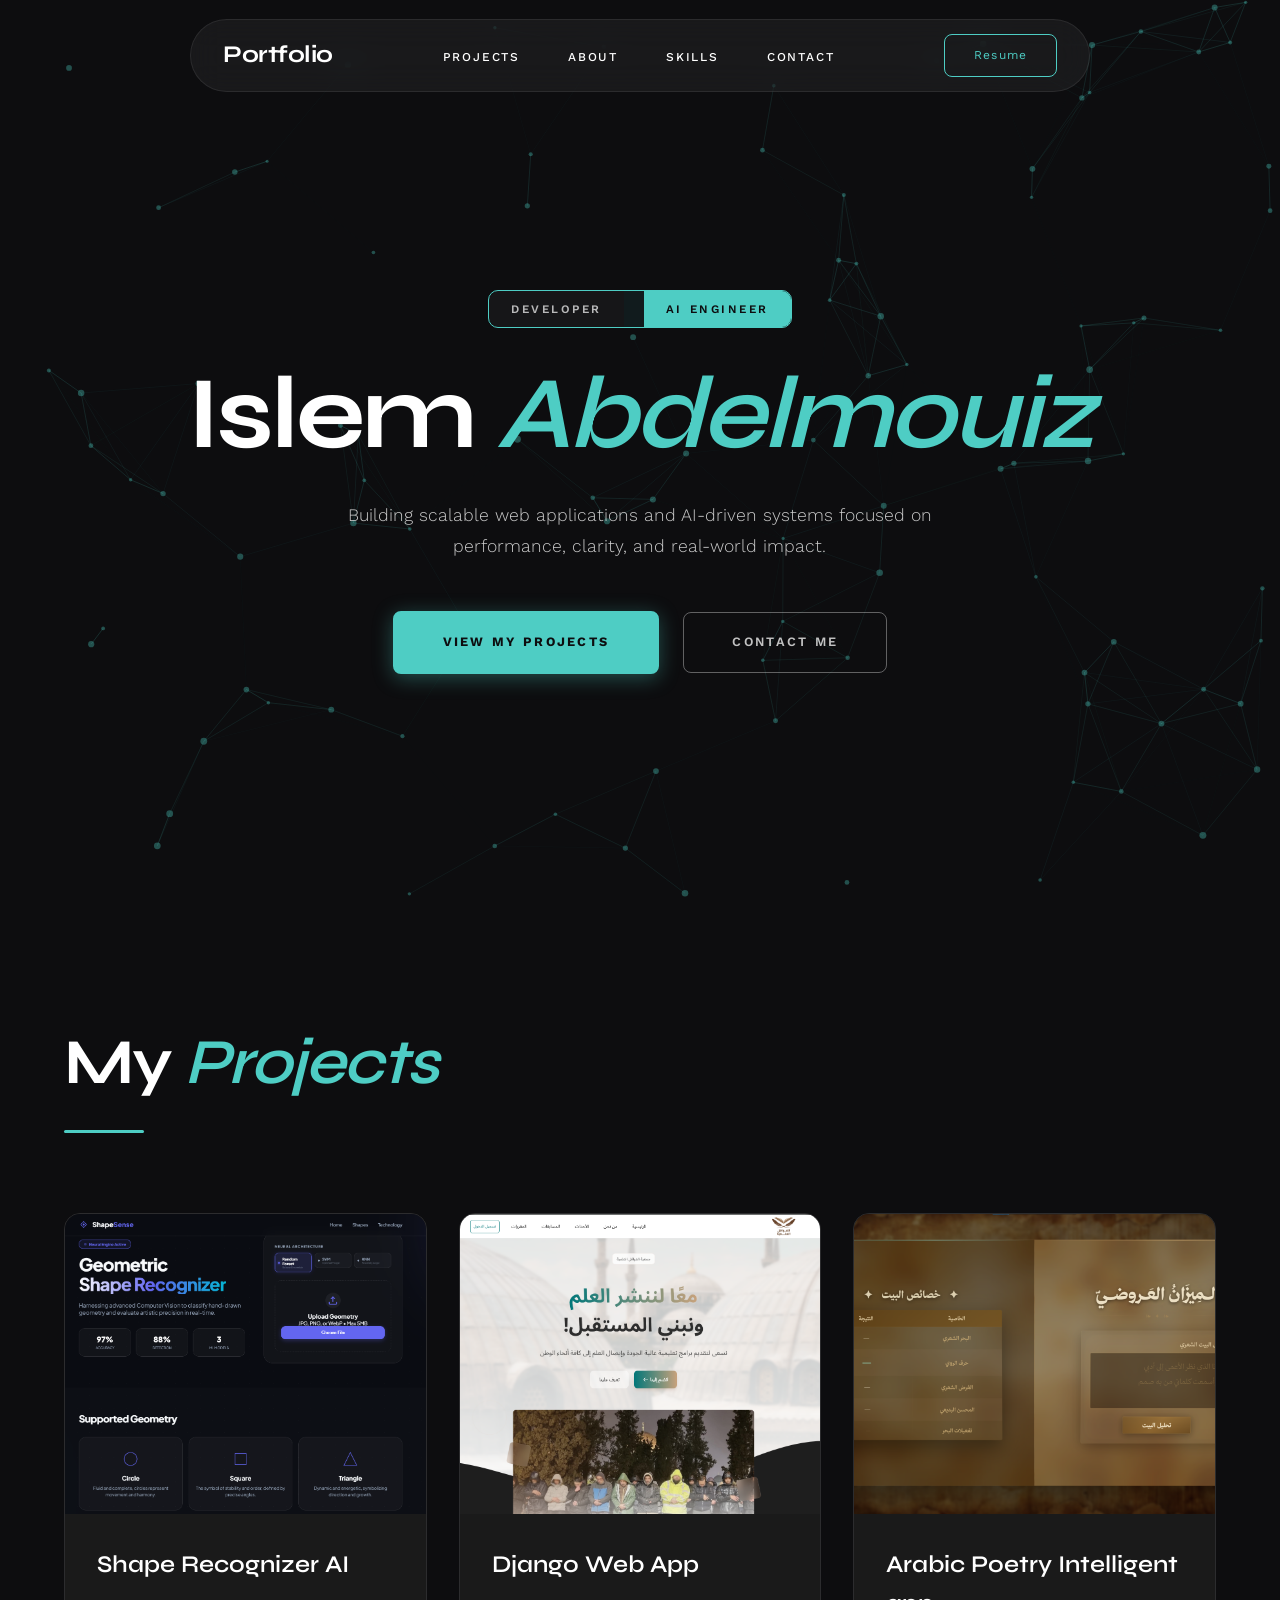
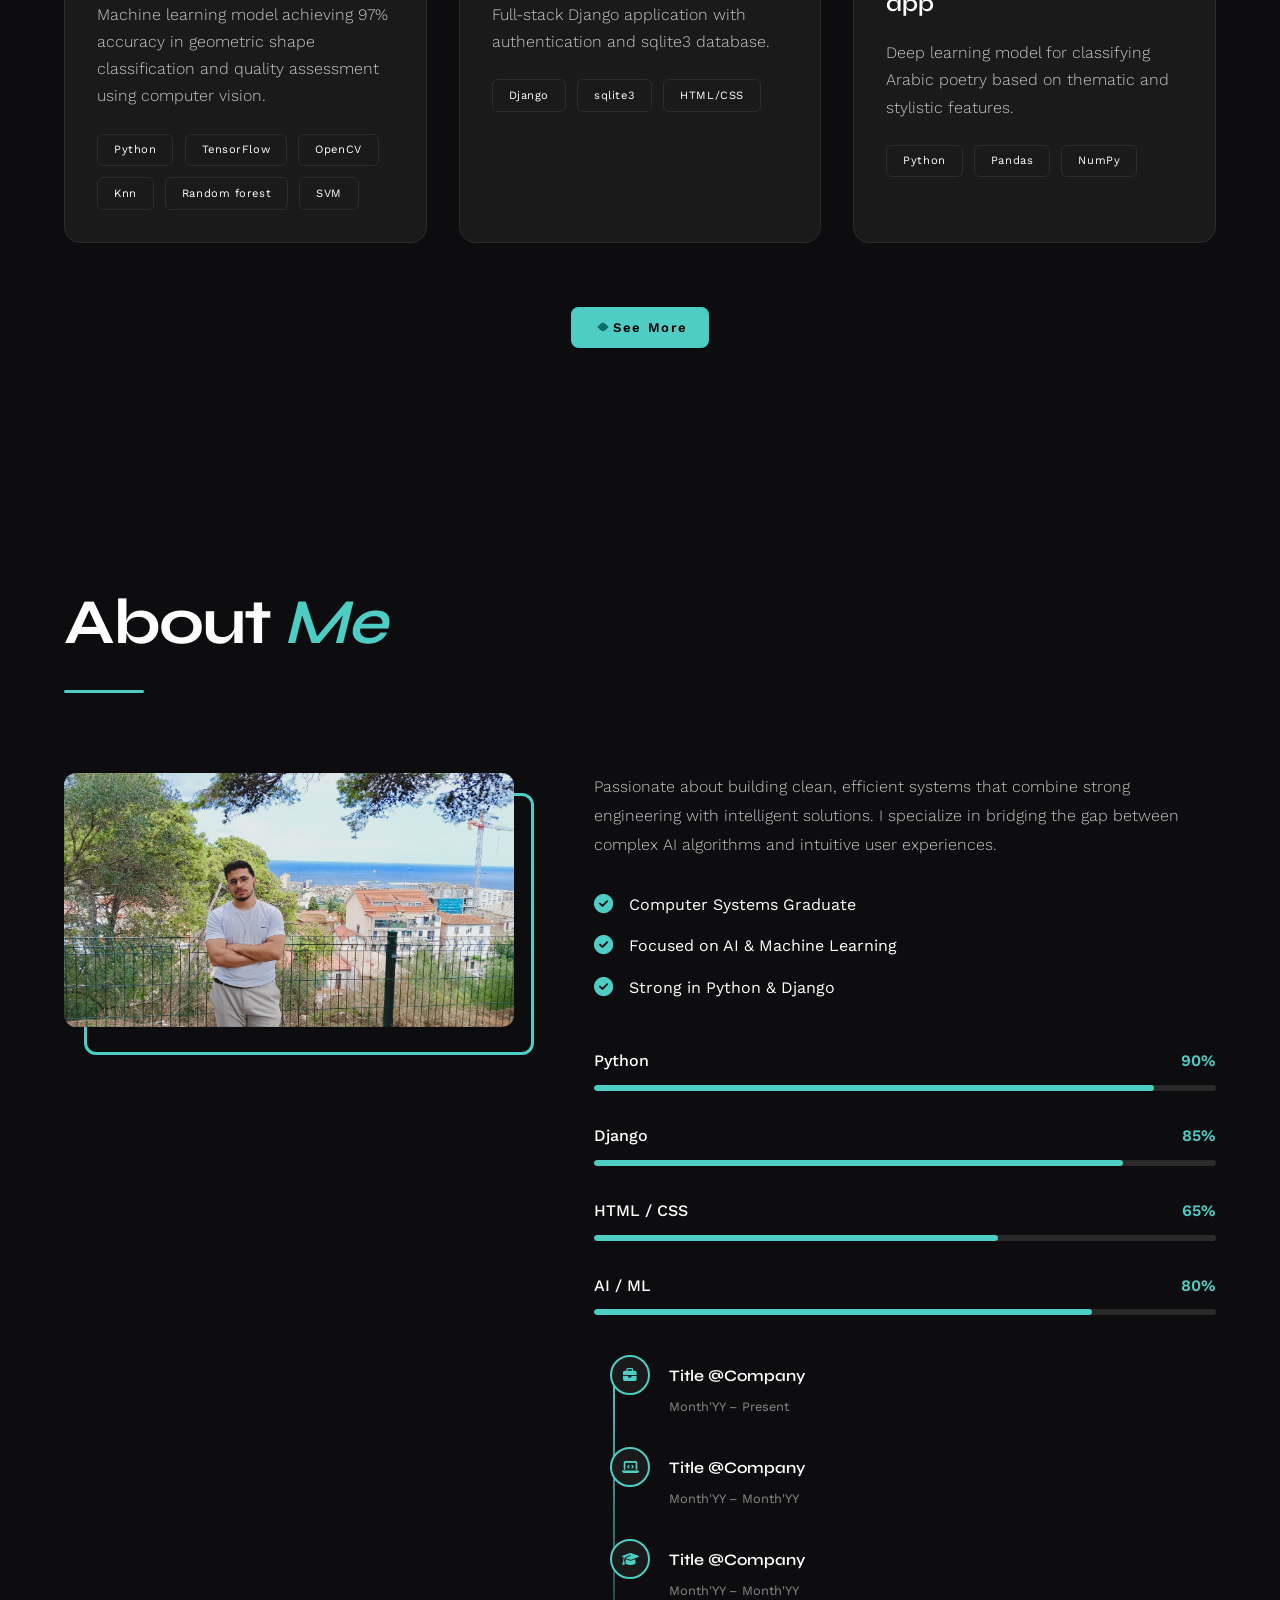
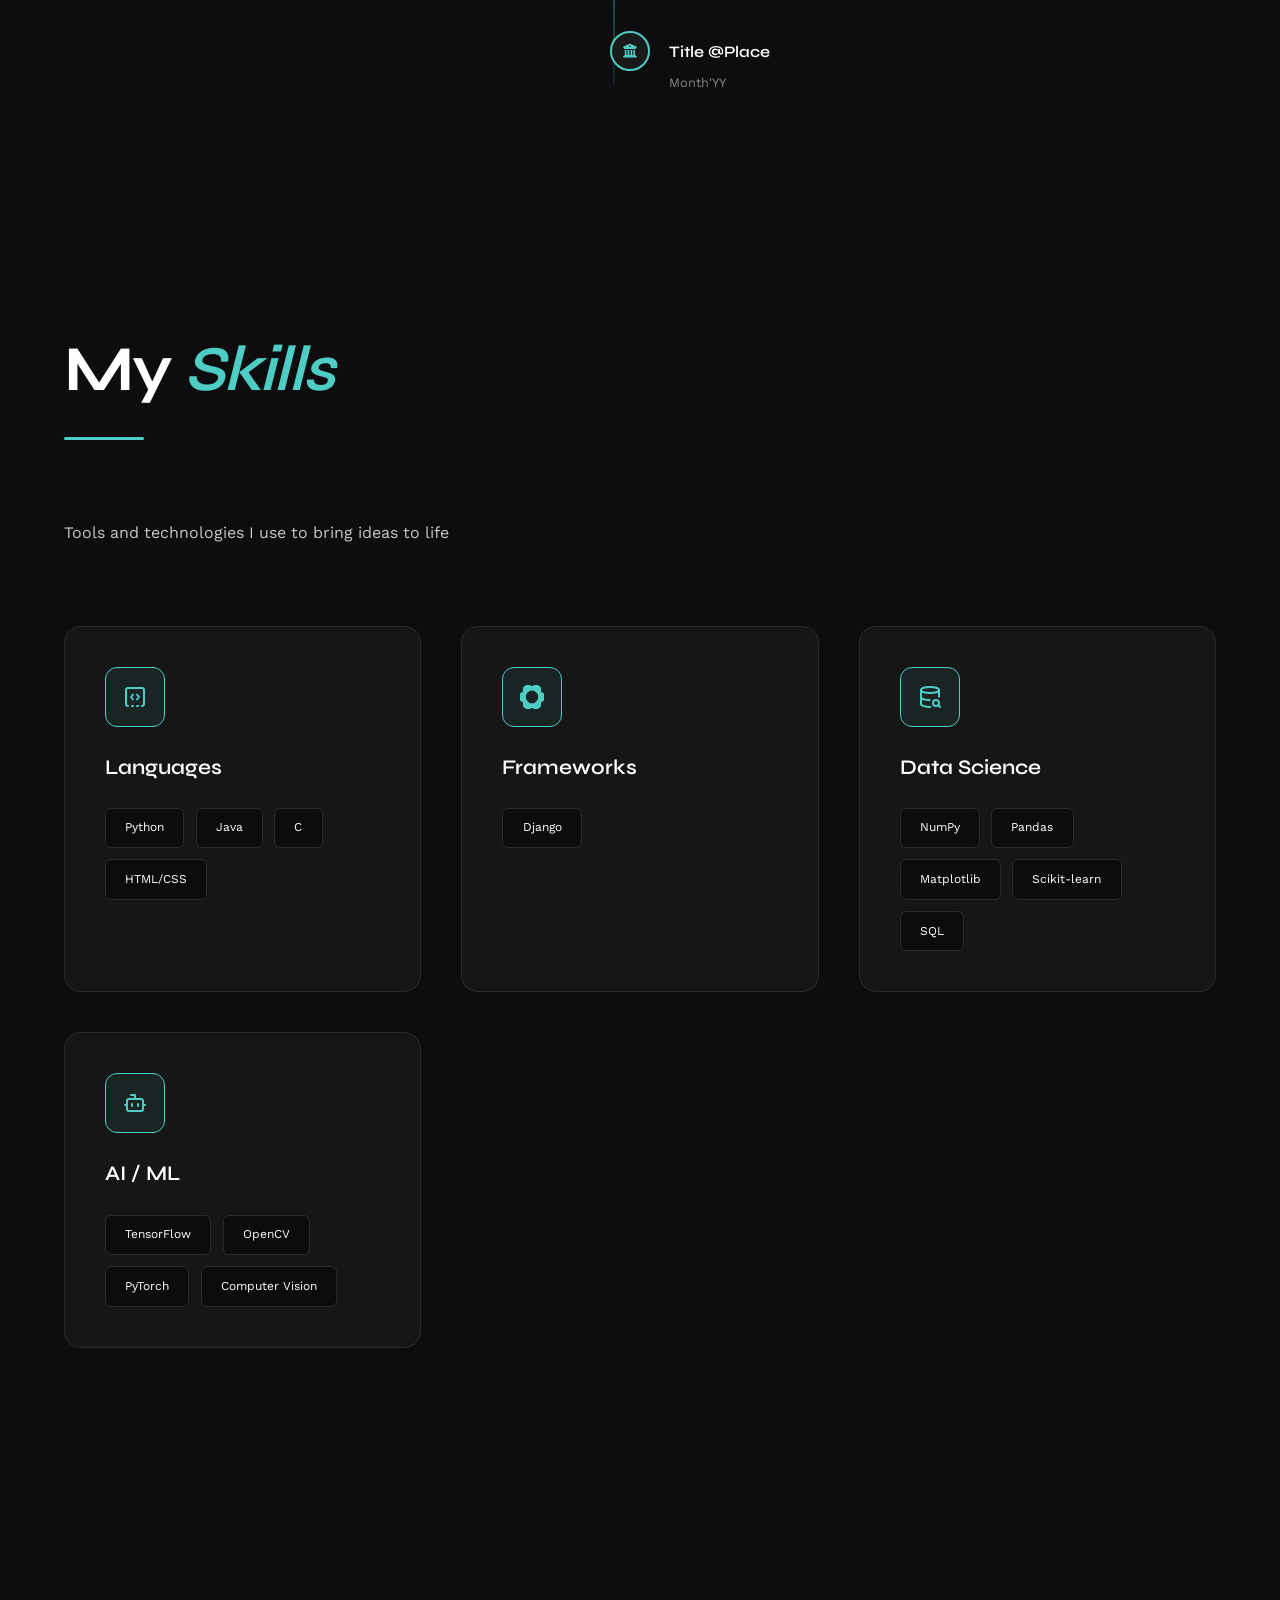
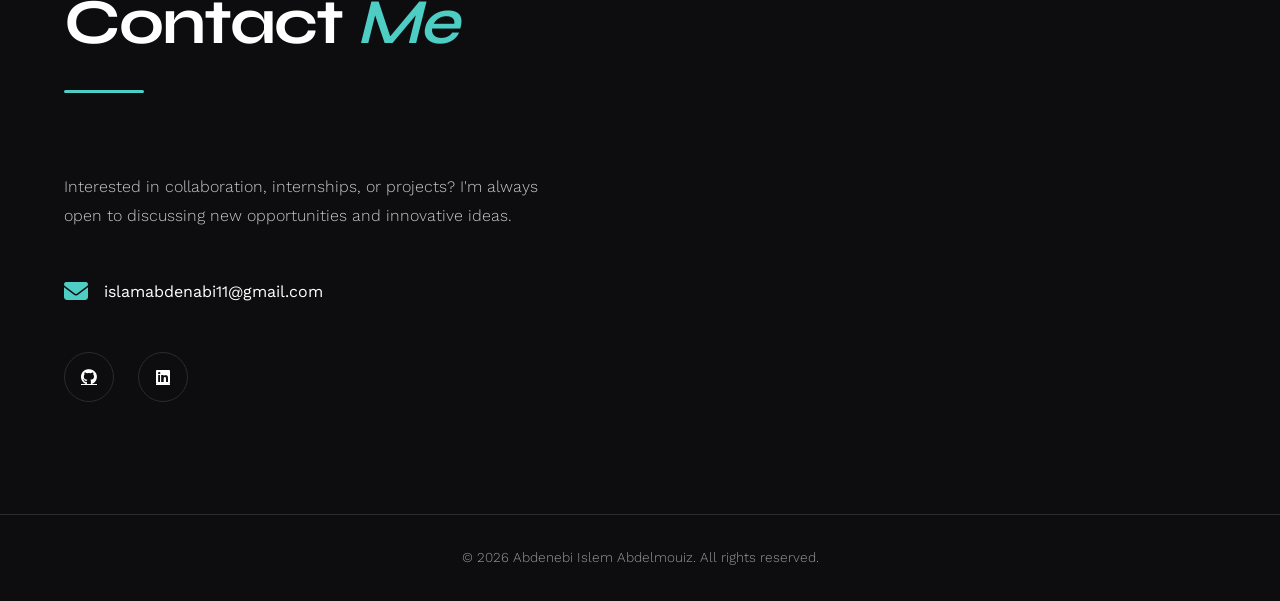
==== commit 264f5423: "fixed phone issue with the navbar" ====
--- a/index.html
+++ b/index.html
@@ -2,7 +2,7 @@
 <html lang="en">
 <head>
   <meta charset="UTF-8">
-  <meta name="viewport" content="width=device-width, initial-scale=1.0">
+  <meta name="viewport" content="width=device-width, initial-scale=1.0, viewport-fit=cover">
   <title>Portfolio — Islem Abdelmouiz</title>
   <meta name="description" content="AI student specializing in Python, Django, and machine learning applications.">
   <link rel="icon" type="image/png" class="favicon" href="statics/images/me.jpg">
--- a/statics/style.css
+++ b/statics/style.css
@@ -10,30 +10,36 @@
     --section-padding-mobile: 5rem 1.5rem;
 }
 
-* { margin: 0; padding: 0; box-sizing: border-box; }
+*, *::before, *::after { margin: 0; padding: 0; box-sizing: border-box; }
+html { width: 100%; max-width: 100%; overflow-x: hidden; background: #0d0d0f; }
+body { width: 100%; max-width: 100%; overflow-x: hidden; background: #0d0d0f; /* Match your bg-canvas color */ }
 
 :focus-visible { outline: 2px solid var(--color-accent); outline-offset: 3px; border-radius: 4px; }
 :focus:not(:focus-visible) { outline: none; }
 
-html { scroll-behavior: smooth; }
+html {
+    scroll-behavior: smooth;
+    
+}
 
 body {
     font-family: var(--font-body);
     background: var(--color-bg);
     color: var(--color-text);
     line-height: 1.6;
-    overflow-x: hidden;
-}
-
-/* ── Point 1: Full-page network canvas ── */
+    /* NO overflow-x: hidden here — it clips position:fixed children on Chrome/mobile */
+}
+
 #bg-canvas {
     position: fixed;
     top: 0;
     left: 0;
     width: 100%;
     height: 100%;
+    max-width: none;
     pointer-events: none;
     z-index: 0;
+    display: block;
 }
 
 /* All sections need z-index above canvas */
@@ -60,11 +66,13 @@
     -webkit-backdrop-filter: blur(16px);
     border: 1px solid rgba(255,255,255,0.08);
     border-radius: 9999px;
+    transition: all 0.3s ease-in-out; 
 }
 
 nav.scrolled {
-    padding: 0.75rem 2rem;
-    background: rgba(13, 13, 15, 0.85);
+    top: 0.8rem; /* Moves the bar up slightly when scrolling */
+    padding: 0.75rem 2rem; /* Shinks it slightly, but smoothly now */
+    background: rgba(13, 13, 15, 0.95); /* Making it a bit darker helps readability */
     border-color: rgba(255,255,255,0.1);
 }
 
@@ -262,6 +270,10 @@
 .cta-outline:hover { border-color: var(--color-accent); color: var(--color-accent); }
 
 /* Works Section */
+section {
+    width: 100%;
+    box-sizing: border-box;
+}
 .work-section { padding: var(--section-padding); background: transparent; }
 
 .work-header { text-align: left; margin-bottom: 5rem; }
@@ -503,7 +515,7 @@
 }
 
 @media (max-width: 768px) {
-    nav { padding: 0.75rem 1.5rem; width: calc(100% - 2rem); top: 0.75rem; }
+    nav { padding: 0.75rem 1.5rem; width:100%; top: 0.75rem; }
     .nav-links { position: fixed; top: 0; left: -100%; width: 100%; height: 100vh; background: rgba(0,0,0,0.98); flex-direction: column; align-items: center; justify-content: center; gap: 2rem; transition: left 0.3s ease; z-index: 1000; }
     .nav-links.active { left: 0; }
     .resume-btn { display: none; }
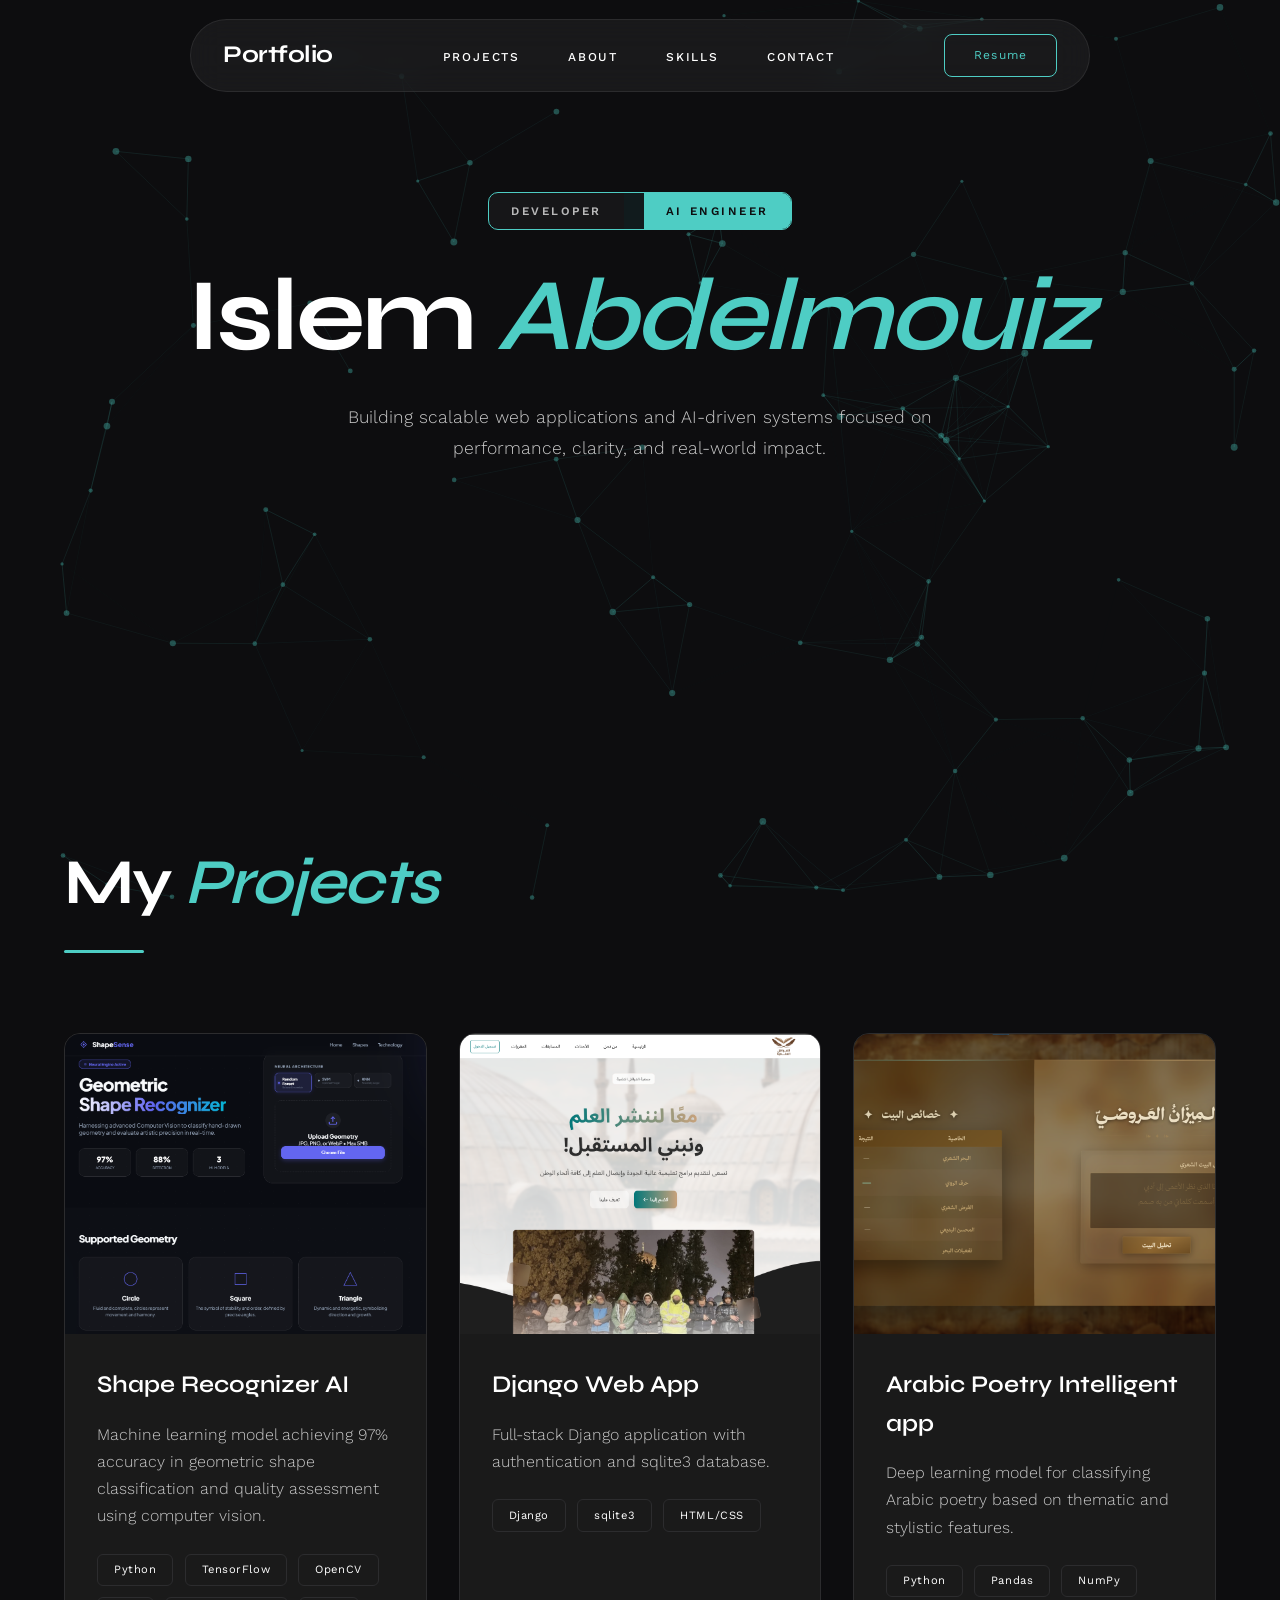
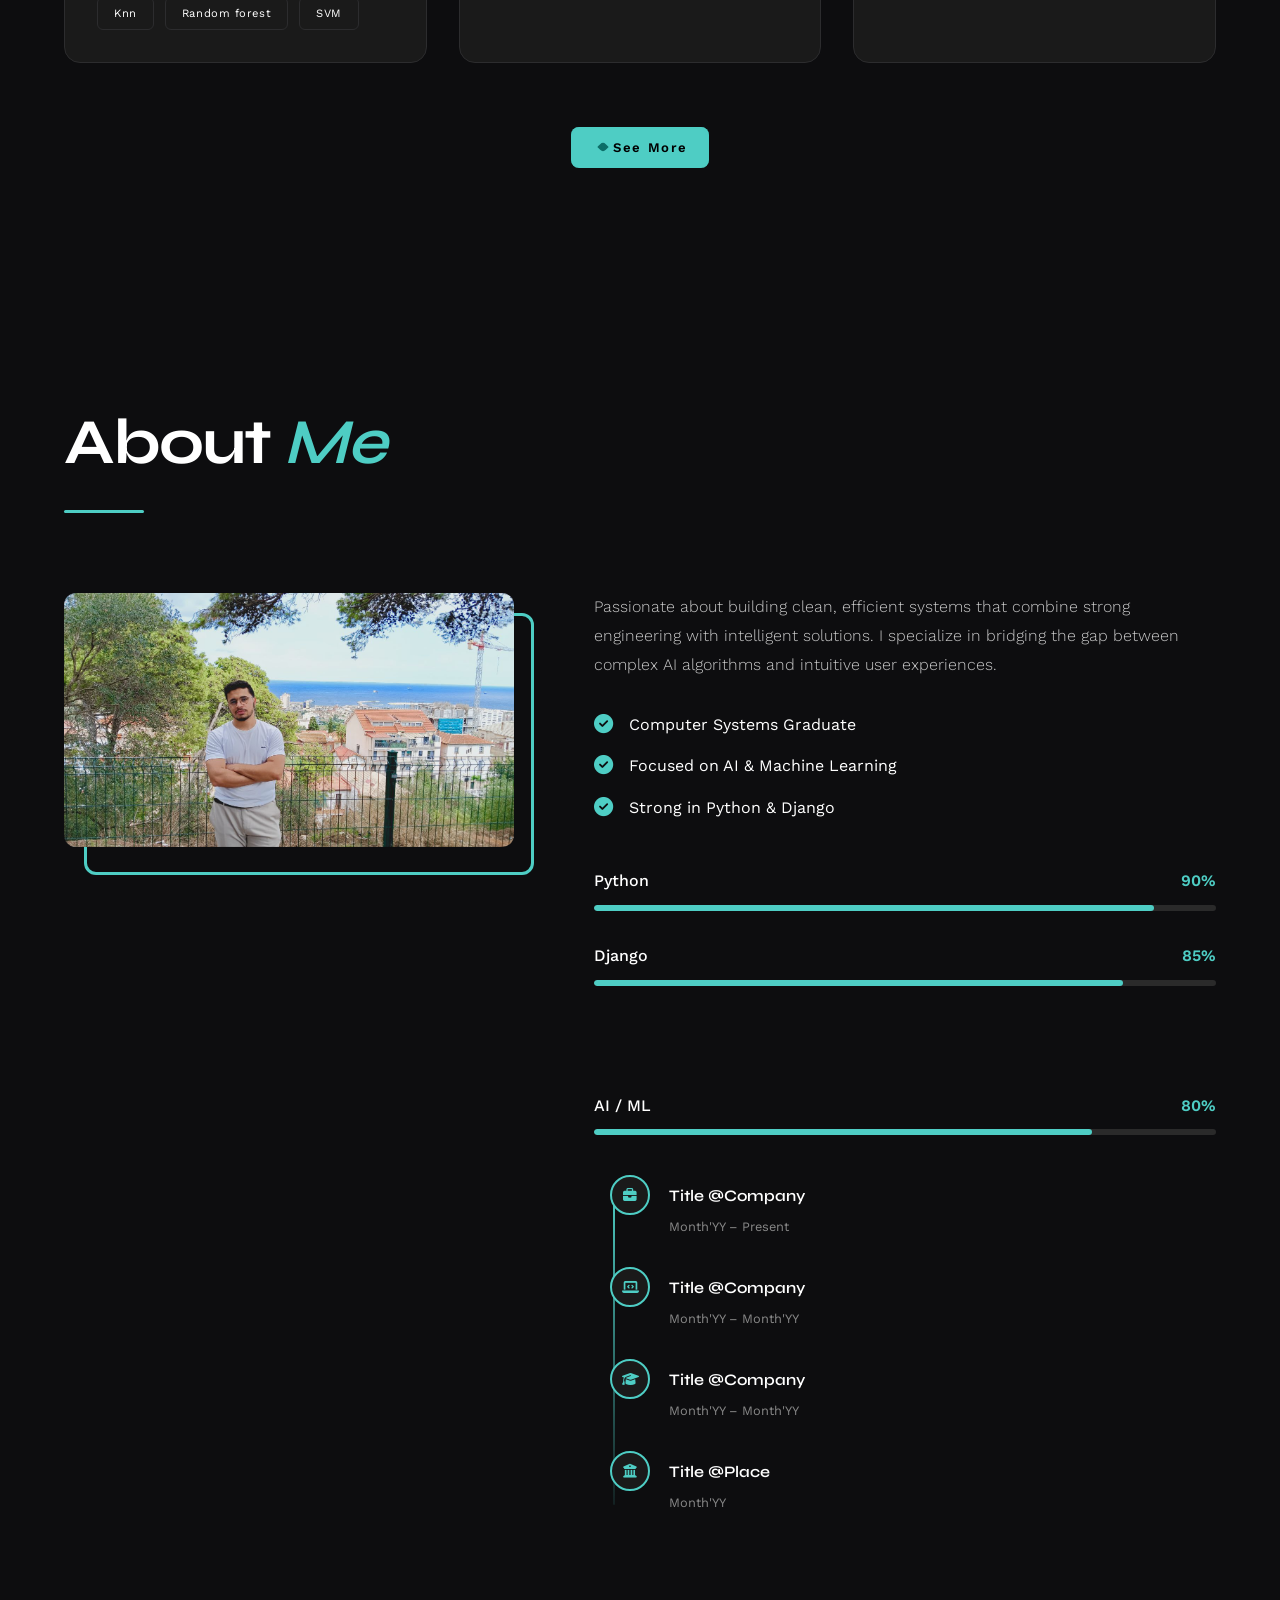
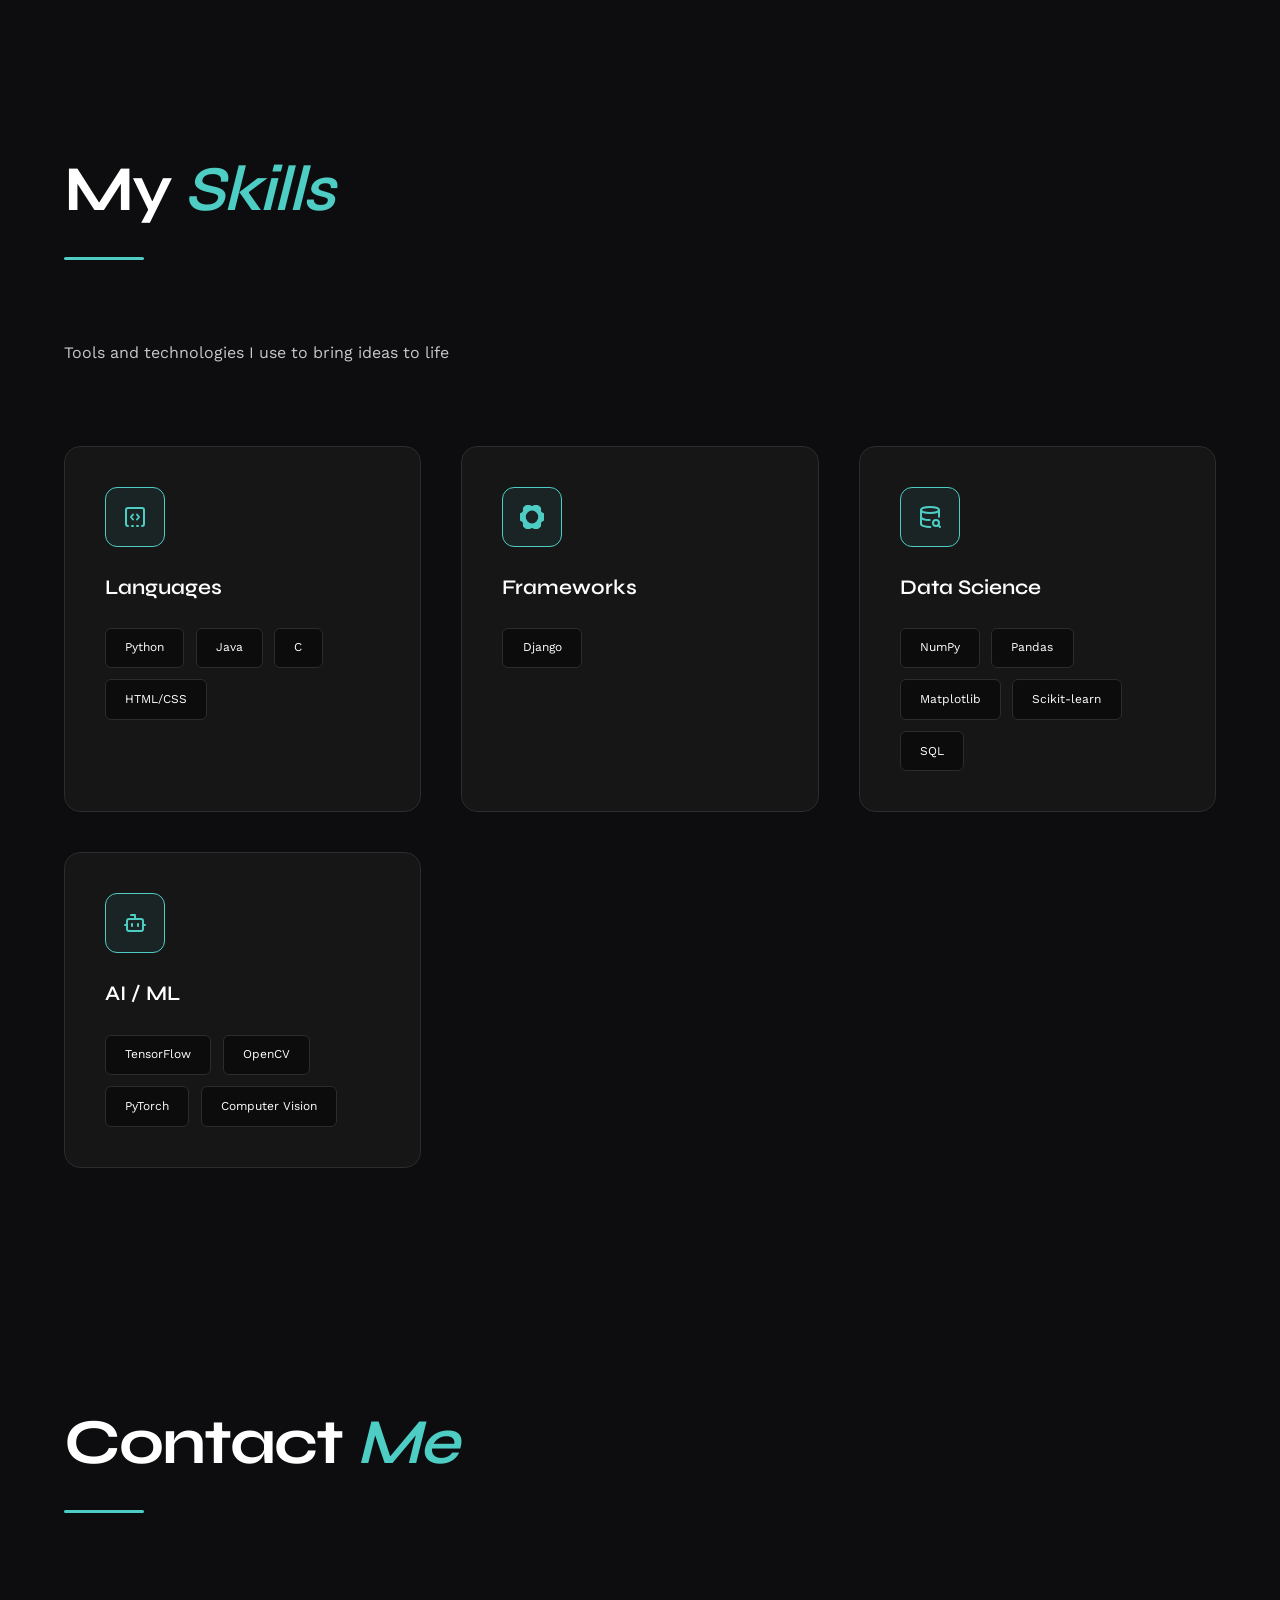
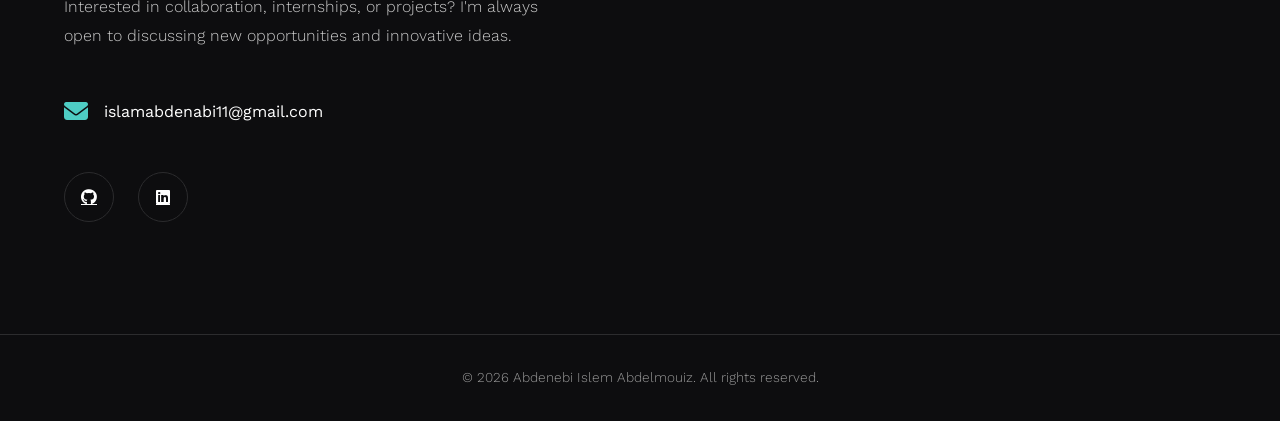
==== commit 1980b293: "fixed phone issue with the navbar" ====
--- a/index.html
+++ b/index.html
@@ -50,8 +50,7 @@
       Building scalable web applications and AI-driven systems focused on performance, clarity, and real-world impact.
     </p>
     <div class="hero-actions">
-      <a href="#work" class="cta-button">VIEW MY PROJECTS</a>
-      <a href="#contact" class="cta-outline">CONTACT ME</a>
+      
     </div>
   </div>
 </section>
--- a/statics/style.css
+++ b/statics/style.css
@@ -150,11 +150,11 @@
 
 /* Hero */
 .hero {
-    min-height: 100vh;
+    min-height: 80vh;
     display: flex;
-    align-items: center;
+    align-items: flex-start;
     justify-content: center;
-    padding: 8rem 2rem 4rem;
+    padding: 12rem 2rem 4rem;
     text-align: center;
 }
 
@@ -520,7 +520,12 @@
     .nav-links.active { left: 0; }
     .resume-btn { display: none; }
     .hamburger-label { display: block; }
-    .hero { padding: 0 2rem; }
+   @media (max-width: 1024px) { /* Increased from 768px to catch small laptops and zoomed-in views */
+    .hero {
+        padding-top: 10rem; /* Give it a specific gap for mobile/tablet */
+        min-height: auto;   /* Let the content define the height instead of the screen */
+    }
+}
     .hero-actions { flex-direction: column; width: 100%; }
     .cta-button, .cta-outline { width: 100%; text-align: center; }
     .work-section, .about-section, .skills-section, .contact-section { padding: var(--section-padding-mobile); }
